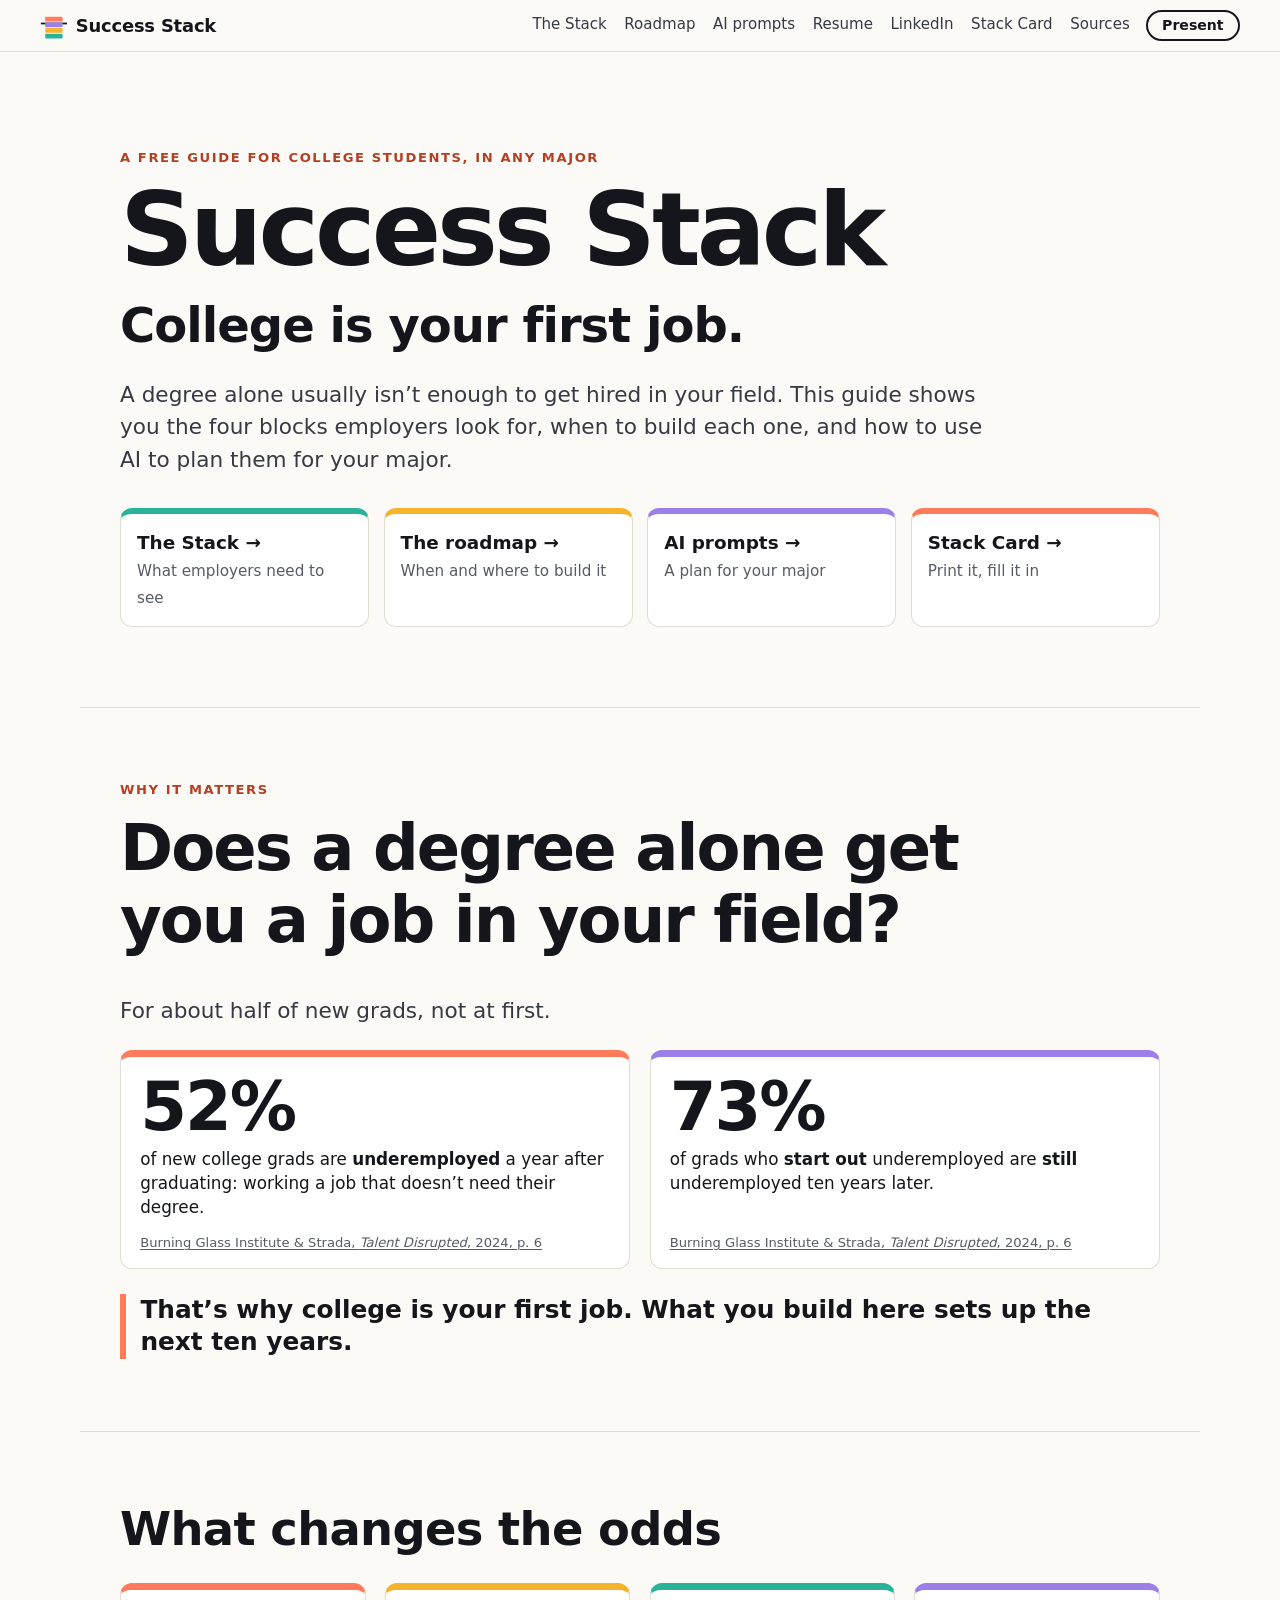
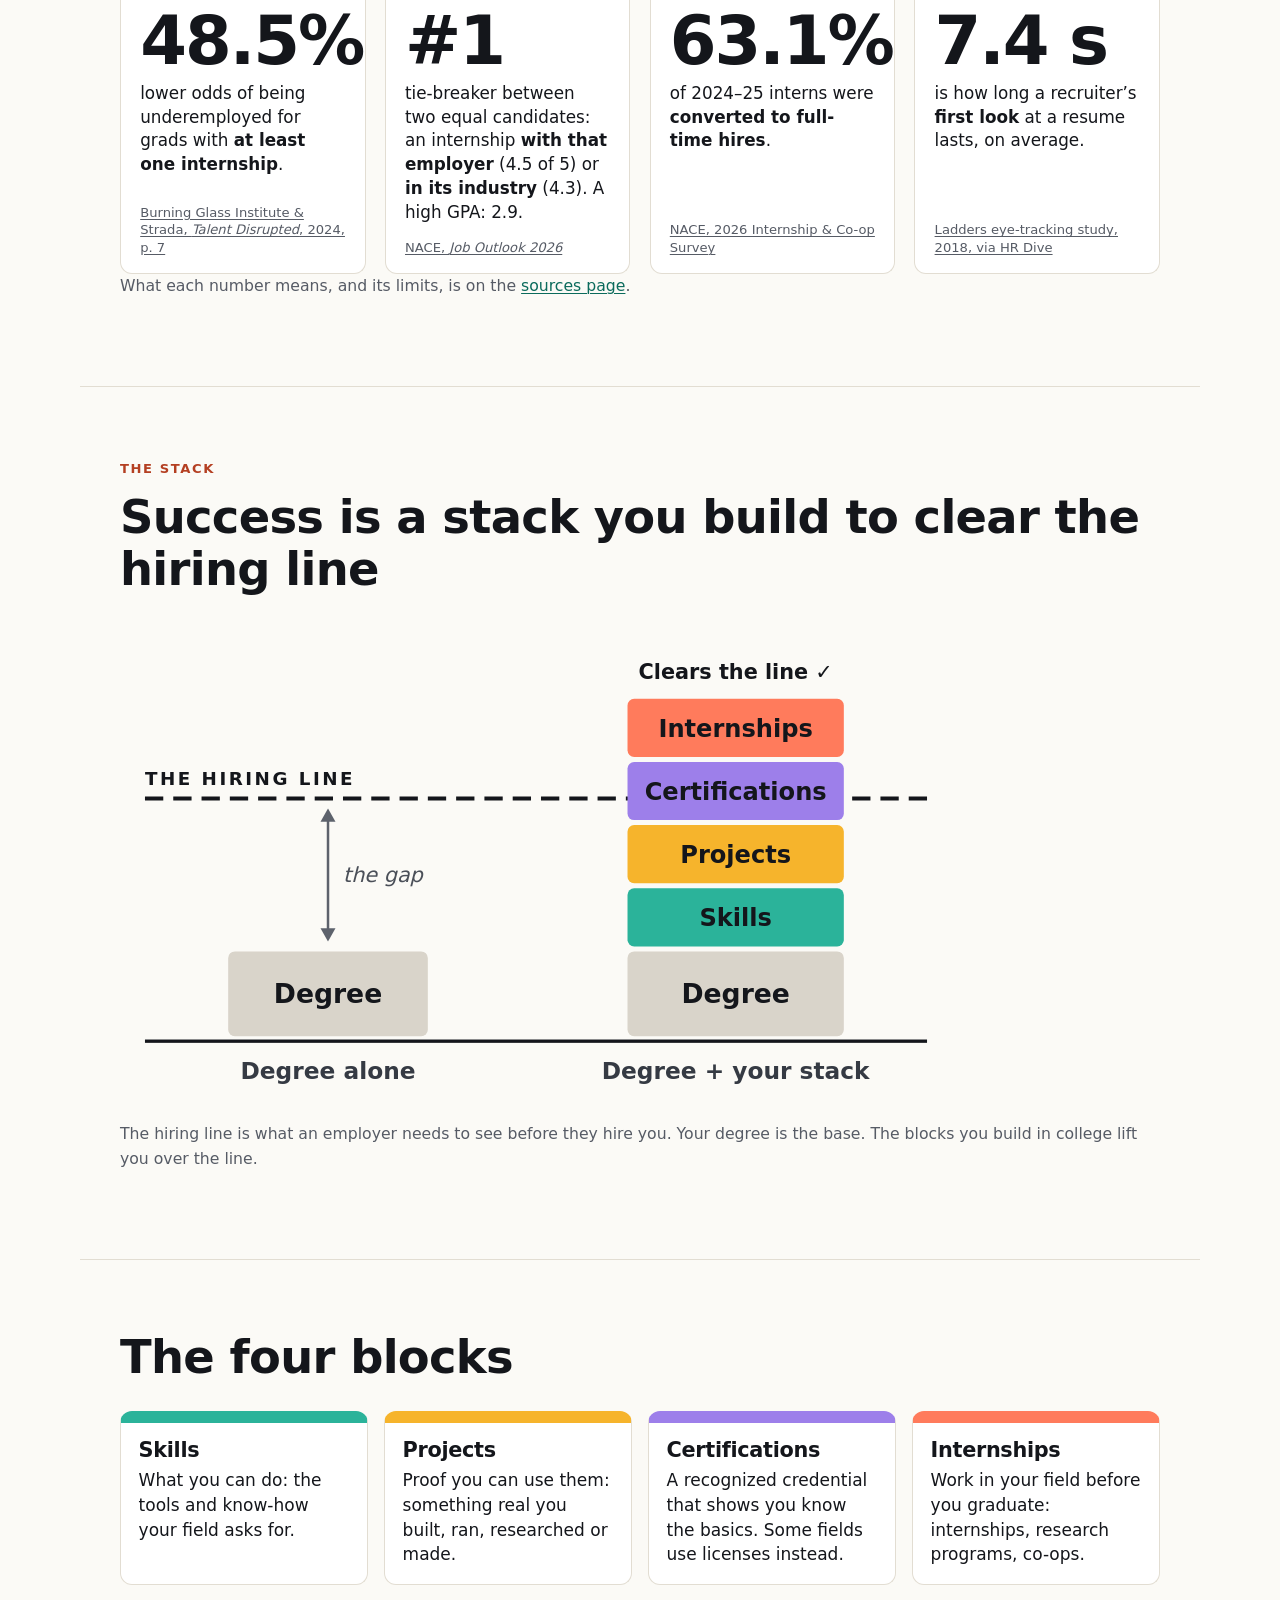
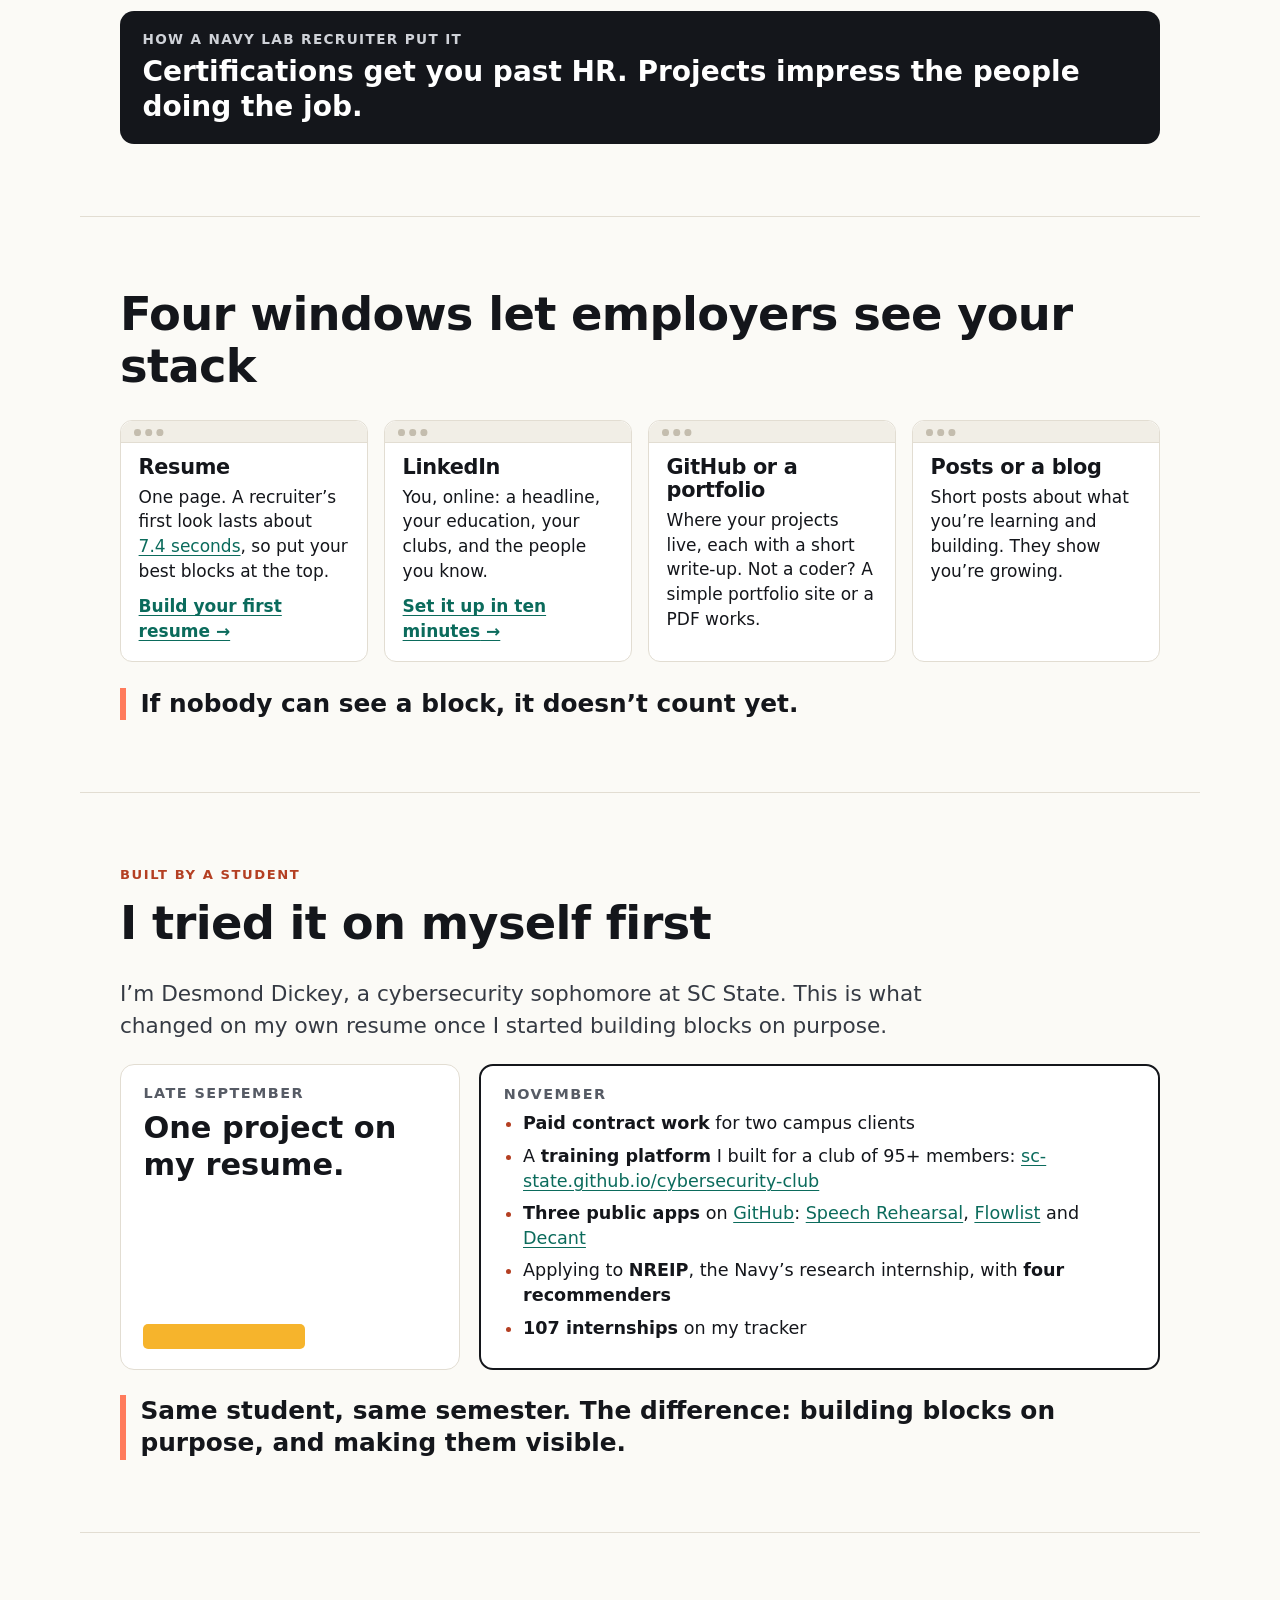
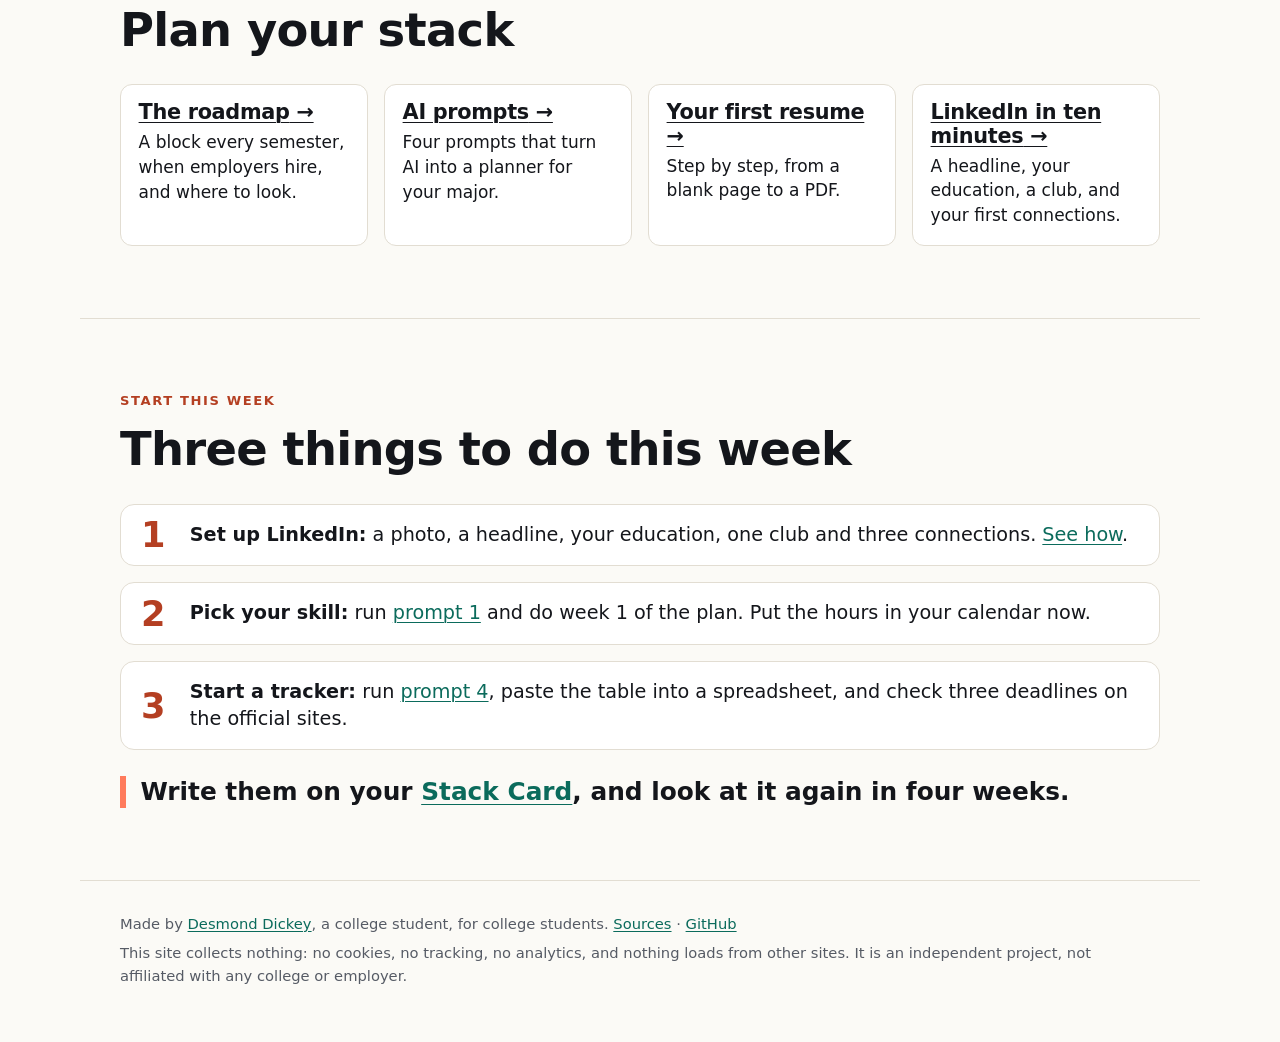
==== index.html @ c2ca8430 "Success Stack: first version of the guide A free guide for college students in any major, and the ma" ====
<!doctype html>
<html lang="en" class="no-js">
<head>
<meta charset="utf-8">
<meta name="viewport" content="width=device-width, initial-scale=1">
<meta http-equiv="Content-Security-Policy" content="default-src 'none'; script-src 'self'; style-src 'self'; img-src 'self'; base-uri 'none'; form-action 'none'; object-src 'none'">
<meta name="referrer" content="no-referrer">
<meta name="color-scheme" content="light">
<title>Success Stack: College is your first job</title>
<meta name="description" content="A free guide for college students in any major: the four blocks employers look for, when to build each one, and AI prompts that plan them for your major.">
<link rel="icon" href="img/favicon.svg" type="image/svg+xml">
<link rel="stylesheet" href="css/site.css" media="screen">
<link rel="stylesheet" href="css/print.css" media="print">
<script src="js/site.js" defer></script>
</head>
<body data-page="index">
<a class="skip" href="#main">Skip to the content</a>

<header class="site-head">
  <a class="wordmark" href="index.html" aria-label="Success Stack home">
    <svg class="glyph" viewBox="0 0 64 64" aria-hidden="true" focusable="false"><rect x="2" y="24.5" width="60" height="4" fill="#14161b"/><rect x="12" y="50" width="40" height="11" rx="2" fill="#2bb39a"/><rect x="12" y="37" width="40" height="11" rx="2" fill="#f6b42c"/><rect x="12" y="24" width="40" height="11" rx="2" fill="#9d7fea"/><rect x="12" y="11" width="40" height="11" rx="2" fill="#ff7b5c"/></svg>
    <span>Success Stack</span>
  </a>
  <nav class="site-nav" aria-label="Main">
    <a href="#stack">The Stack</a>
    <a href="roadmap.html">Roadmap</a>
    <a href="prompts.html">AI prompts</a>
    <a href="resume.html">Resume</a>
    <a href="linkedin.html">LinkedIn</a>
    <a href="card.html">Stack Card</a>
    <a href="sources.html">Sources</a>
  </nav>
  <button type="button" class="present-btn" id="present-btn" aria-pressed="false" title="Show this guide on a projector, one section at a time">Present</button>
</header>

<main id="main">

<section class="section hero" id="top" aria-labelledby="title">
  <p class="kicker">A free guide for college students, in any major</p>
  <h1 id="title" class="title">Success Stack</h1>
  <p class="hero-line">College is your first job.</p>
  <p class="lead">A degree alone usually isn&rsquo;t enough to get hired in your field. This guide shows you the four blocks employers look for, when to build each one, and how to use AI to plan them for your major.</p>
  <ul class="get">
    <li><a href="#stack"><b>The Stack</b><span>What employers need to see</span></a></li>
    <li><a href="roadmap.html"><b>The roadmap</b><span>When and where to build it</span></a></li>
    <li><a href="prompts.html"><b>AI prompts</b><span>A plan for your major</span></a></li>
    <li><a href="card.html"><b>Stack Card</b><span>Print it, fill it in</span></a></li>
  </ul>
</section>

<section class="section" id="why" aria-labelledby="why-h">
  <p class="kicker">Why it matters</p>
  <h2 id="why-h" class="question">Does a degree alone get you a job in your field?</h2>
  <p class="lead">For about half of new grads, not at first.</p>
  <div class="stats stats-2">
    <article class="stat">
      <p class="stat-num">52%</p>
      <p class="stat-text">of new college grads are <strong>underemployed</strong> a year after graduating: working a job that doesn&rsquo;t need their degree.</p>
      <p class="stat-src"><a href="https://cdn.prod.website-files.com/693f37195f5b90aff2c22f0a/6abfb51cf63d75fcfc049edb_Talent%20Disrupted%20-%20March%202024.pdf#page=6">Burning Glass Institute &amp; Strada, <cite>Talent Disrupted</cite>, 2024, p.&nbsp;6</a></p>
    </article>
    <article class="stat">
      <p class="stat-num">73%</p>
      <p class="stat-text">of grads who <strong>start out</strong> underemployed are <strong>still</strong> underemployed ten years later.</p>
      <p class="stat-src"><a href="https://cdn.prod.website-files.com/693f37195f5b90aff2c22f0a/6abfb51cf63d75fcfc049edb_Talent%20Disrupted%20-%20March%202024.pdf#page=6">Burning Glass Institute &amp; Strada, <cite>Talent Disrupted</cite>, 2024, p.&nbsp;6</a></p>
    </article>
  </div>
  <p class="punch">That&rsquo;s why college is your first job. What you build here sets up the next ten years.</p>
</section>

<section class="section" id="odds" aria-labelledby="odds-h">
  <h2 id="odds-h">What changes the odds</h2>
  <div class="stats stats-4">
    <article class="stat">
      <p class="stat-num">48.5%</p>
      <p class="stat-text">lower odds of being underemployed for grads with <strong>at least one internship</strong>.</p>
      <p class="stat-src"><a href="https://cdn.prod.website-files.com/693f37195f5b90aff2c22f0a/6abfb51cf63d75fcfc049edb_Talent%20Disrupted%20-%20March%202024.pdf#page=7">Burning Glass Institute &amp; Strada, <cite>Talent Disrupted</cite>, 2024, p.&nbsp;7</a></p>
    </article>
    <article class="stat">
      <p class="stat-num">#1</p>
      <p class="stat-text">tie-breaker between two equal candidates: an internship <strong>with that employer</strong> (4.5 of&nbsp;5) or <strong>in its industry</strong> (4.3). A high GPA: 2.9.</p>
      <p class="stat-src"><a href="https://naceweb.org/talent-acquisition/candidate-selection/internship-experience-often-the-deciding-factor-between-equal-candidates">NACE, <cite>Job Outlook 2026</cite></a></p>
    </article>
    <article class="stat">
      <p class="stat-num">63.1%</p>
      <p class="stat-text">of 2024&ndash;25 interns were <strong>converted to full-time hires</strong>.</p>
      <p class="stat-src"><a href="https://naceweb.org/talent-acquisition/internships/intern-conversion-rate-hits-highest-mark-in-five-years">NACE, 2026 Internship &amp; Co-op Survey</a></p>
    </article>
    <article class="stat">
      <p class="stat-num">7.4&nbsp;s</p>
      <p class="stat-text">is how long a recruiter&rsquo;s <strong>first look</strong> at a resume lasts, on average.</p>
      <p class="stat-src"><a href="https://www.hrdive.com/news/recruiters-spend-74-seconds-looking-at-your-resume/541582/">Ladders eye-tracking study, 2018, via HR&nbsp;Dive</a></p>
    </article>
  </div>
  <p class="note">What each number means, and its limits, is on the <a href="sources.html">sources page</a>.</p>
</section>

<section class="section" id="stack" aria-labelledby="stack-h">
  <p class="kicker">The Stack</p>
  <h2 id="stack-h">Success is a stack you build to clear the hiring line</h2>
  <figure class="stack-figure">
    <img src="img/stack.svg" width="1000" height="580" alt="On the left, a degree alone sits below a dashed hiring line, leaving a gap. On the right, the same degree with four blocks on top, skills, projects, certifications and internships, rises past the line.">
  </figure>
  <p class="note">The hiring line is what an employer needs to see before they hire you. Your degree is the base. The blocks you build in college lift you over the line.</p>
</section>

<section class="section" id="blocks" aria-labelledby="blocks-h">
  <h2 id="blocks-h">The four blocks</h2>
  <ol class="tiles blocks">
    <li class="tile b-skills"><h3>Skills</h3><p>What you can do: the tools and know-how your field asks for.</p></li>
    <li class="tile b-projects"><h3>Projects</h3><p>Proof you can use them: something real you built, ran, researched or made.</p></li>
    <li class="tile b-certs"><h3>Certifications</h3><p>A recognized credential that shows you know the basics. Some fields use licenses instead.</p></li>
    <li class="tile b-intern"><h3>Internships</h3><p>Work in your field before you graduate: internships, research programs, co-ops.</p></li>
  </ol>
  <div class="recruiter">
    <p class="recruiter-who">How a Navy lab recruiter put it</p>
    <p class="recruiter-said">Certifications get you past HR. Projects impress the people doing the job.</p>
  </div>
</section>

<section class="section" id="windows" aria-labelledby="windows-h">
  <h2 id="windows-h">Four windows let employers see your stack</h2>
  <ol class="tiles windows">
    <li class="tile window"><h3>Resume</h3><p>One page. A recruiter&rsquo;s first look lasts about <a href="https://www.hrdive.com/news/recruiters-spend-74-seconds-looking-at-your-resume/541582/">7.4&nbsp;seconds</a>, so put your best blocks at the top.</p><p class="more"><a href="resume.html">Build your first resume</a></p></li>
    <li class="tile window"><h3>LinkedIn</h3><p>You, online: a headline, your education, your clubs, and the people you know.</p><p class="more"><a href="linkedin.html">Set it up in ten minutes</a></p></li>
    <li class="tile window"><h3>GitHub or a portfolio</h3><p>Where your projects live, each with a short write-up. Not a coder? A simple portfolio site or a PDF works.</p></li>
    <li class="tile window"><h3>Posts or a blog</h3><p>Short posts about what you&rsquo;re learning and building. They show you&rsquo;re growing.</p></li>
  </ol>
  <p class="punch">If nobody can see a block, it doesn&rsquo;t count yet.</p>
</section>

<section class="section" id="built-by" aria-labelledby="built-h">
  <p class="kicker">Built by a student</p>
  <h2 id="built-h">I tried it on myself first</h2>
  <p class="lead">I&rsquo;m Desmond Dickey, a cybersecurity sophomore at SC State. This is what changed on my own resume once I started building blocks on purpose.</p>
  <div class="proof">
    <div class="proof-col then">
      <h3>Late September</h3>
      <p class="proof-big">One project on my resume.</p>
      <div class="mini-stack" aria-hidden="true"><span class="mb b-projects"></span></div>
    </div>
    <div class="proof-col now">
      <h3>November</h3>
      <ul class="proof-list">
        <li><strong>Paid contract work</strong> for two campus clients</li>
        <li>A <strong>training platform</strong> I built for a club of 95+ members: <a href="https://sc-state.github.io/cybersecurity-club/">sc-state.github.io/cybersecurity-club</a></li>
        <li><strong>Three public apps</strong> on <a href="https://github.com/dezdickey">GitHub</a>: <a href="https://github.com/dezdickey/speech-rehearsal">Speech Rehearsal</a>, <a href="https://github.com/dezdickey/Flowlist">Flowlist</a> and <a href="https://github.com/dezdickey/Decant">Decant</a></li>
        <li>Applying to <strong>NREIP</strong>, the Navy&rsquo;s research internship, with <strong>four recommenders</strong></li>
        <li><strong>107 internships</strong> on my tracker</li>
      </ul>
    </div>
  </div>
  <p class="punch">Same student, same semester. The difference: building blocks on purpose, and making them visible.</p>
</section>

<section class="section" id="plan" aria-labelledby="plan-h">
  <h2 id="plan-h">Plan your stack</h2>
  <ul class="tiles guides">
    <li class="tile"><h3><a href="roadmap.html">The roadmap</a></h3><p>A block every semester, when employers hire, and where to look.</p></li>
    <li class="tile"><h3><a href="prompts.html">AI prompts</a></h3><p>Four prompts that turn AI into a planner for your major.</p></li>
    <li class="tile"><h3><a href="resume.html">Your first resume</a></h3><p>Step by step, from a blank page to a PDF.</p></li>
    <li class="tile"><h3><a href="linkedin.html">LinkedIn in ten minutes</a></h3><p>A headline, your education, a club, and your first connections.</p></li>
  </ul>
</section>

<section class="section" id="start" aria-labelledby="start-h">
  <p class="kicker">Start this week</p>
  <h2 id="start-h">Three things to do this week</h2>
  <ol class="commit">
    <li><strong>Set up LinkedIn:</strong> a photo, a headline, your education, one club and three connections. <a href="linkedin.html">See how</a>.</li>
    <li><strong>Pick your skill:</strong> run <a href="prompts.html#prompt-1">prompt&nbsp;1</a> and do week 1 of the plan. Put the hours in your calendar now.</li>
    <li><strong>Start a tracker:</strong> run <a href="prompts.html#prompt-4">prompt&nbsp;4</a>, paste the table into a spreadsheet, and check three deadlines on the official sites.</li>
  </ol>
  <p class="punch">Write them on your <a href="card.html">Stack Card</a>, and look at it again in four weeks.</p>
</section>

<section class="section present-only qr-screen" id="keep" aria-label="Keep the guide">
  <h2>Keep the guide</h2>
  <div class="qr-pair">
    <figure class="qr-card">
      <img src="img/qr-site.svg" width="300" height="300" alt="QR code that opens this guide, dezdickey.github.io/success-stack">
      <figcaption><b>Success Stack</b>dezdickey.github.io/success-stack</figcaption>
    </figure>
    <figure class="qr-card">
      <img src="img/qr-linkedin.svg" width="300" height="300" alt="QR code that opens Desmond Dickey's LinkedIn profile, linkedin.com/in/desmond-dickey">
      <figcaption><b>Connect with me</b>linkedin.com/in/desmond-dickey</figcaption>
    </figure>
  </div>
</section>

</main>

<footer class="site-foot">
  <p>Made by <a href="https://www.linkedin.com/in/desmond-dickey">Desmond Dickey</a>, a college student, for college students. <a href="sources.html">Sources</a> &middot; <a href="https://github.com/dezdickey">GitHub</a></p>
  <p>This site collects nothing: no cookies, no tracking, no analytics, and nothing loads from other sites. It is an independent project, not affiliated with any college or employer.</p>
</footer>

<div class="deck-ui" id="deck-ui">
  <span class="deck-count" id="deck-count"></span>
  <button type="button" class="deck-exit" id="deck-exit">Exit</button>
</div>
<div class="deck-hint" id="deck-hint" hidden>&rarr; or PageDown: next &middot; &larr;: back &middot; B: blank &middot; F11: full screen &middot; Esc: exit</div>
<div class="blackout" id="blackout" hidden></div>
</body>
</html>
---- css/site.css ----
/*
 * Success Stack: screen styles (print styles are in print.css).
 * System fonts only, so nothing loads from another site.
 * Every page is an ordinary web page. html.present is a thin layer on top
 * for presenting: bigger type, one section per screen (see the end).
 */

:root {
  --ink: #14161b;
  --ink-2: #353a43;
  --muted: #565b65;
  --paper: #fbfaf6;
  --white: #ffffff;
  --rule: #e2ddd2;
  --link: #0b6b5c;
  --focus: #6d4fd6;
  --skills: #2bb39a;
  --skills-t: #e1f4ee;
  --projects: #f6b42c;
  --projects-t: #fdefcf;
  --certs: #9d7fea;
  --certs-t: #eee9fc;
  --intern: #ff7b5c;
  --intern-t: #ffe8e0;
  --intern-dark: #b43f22;
  --degree: #d9d4ca;
  --font: "Segoe UI Variable Text", "Segoe UI", system-ui, -apple-system, BlinkMacSystemFont, "Helvetica Neue", Roboto, Arial, sans-serif;
  --font-display: "Segoe UI Variable Display", "Segoe UI", system-ui, -apple-system, BlinkMacSystemFont, "Helvetica Neue", Roboto, Arial, sans-serif;
  --wrap: 70rem;
  --gutter: clamp(1.1rem, 4vw, 2.5rem);
  color-scheme: light;
}

*, *::before, *::after { box-sizing: border-box; }
[hidden] { display: none !important; }

html {
  -webkit-text-size-adjust: 100%;
  text-size-adjust: 100%;
  scroll-behavior: smooth;
  scroll-padding-top: 4.5rem;
}
@media (prefers-reduced-motion: reduce) {
  html { scroll-behavior: auto; }
}

body {
  margin: 0;
  background: var(--paper);
  color: var(--ink);
  font-family: var(--font);
  font-size: 1.0625rem;
  line-height: 1.55;
}

img, svg { max-width: 100%; }
a { color: var(--link); text-decoration-thickness: 1px; text-underline-offset: 0.15em; }
a:hover { text-decoration-thickness: 2px; }
:focus-visible { outline: 3px solid var(--focus); outline-offset: 3px; border-radius: 3px; }

h1, h2, h3, h4 { font-family: var(--font-display); line-height: 1.12; margin: 0 0 0.6em; letter-spacing: -0.015em; }
h1 { font-size: clamp(2.2rem, 5.6vw, 3.6rem); font-weight: 900; letter-spacing: -0.03em; }
h2 { font-size: clamp(1.8rem, 4.2vw, 2.9rem); font-weight: 800; }
h3 { font-size: 1.3rem; font-weight: 800; }
p { margin: 0 0 1em; }
cite { font-style: italic; }

.skip {
  position: absolute; left: 1rem; top: -5rem; z-index: 100;
  background: var(--ink); color: #fff; padding: 0.6rem 1rem; border-radius: 0 0 8px 8px;
}
.skip:focus { top: 0; }
.visually-hidden {
  position: absolute !important; width: 1px; height: 1px; overflow: hidden;
  clip: rect(0 0 0 0); clip-path: inset(50%); white-space: nowrap;
}
.copy-buffer { position: fixed; top: 0; left: -9999px; opacity: 0; }
.present-only { display: none !important; }

/* ---------- Header ---------- */

.site-head {
  position: sticky; top: 0; z-index: 20;
  display: flex; align-items: center; gap: 1rem;
  padding: 0.55rem var(--gutter);
  background: rgba(251, 250, 246, 0.96);
  border-bottom: 1px solid var(--rule);
}
.wordmark {
  display: inline-flex; align-items: center; gap: 0.5rem;
  color: var(--ink); text-decoration: none;
  font-family: var(--font-display); font-weight: 800; font-size: 1.12rem; letter-spacing: -0.01em;
  white-space: nowrap;
}
.glyph { width: 1.55em; height: 1.55em; flex: none; }
.site-nav { display: flex; flex-wrap: wrap; gap: 0.15rem 1.1rem; margin-left: auto; font-size: 0.94rem; }
.site-nav a { color: var(--ink-2); text-decoration: none; padding: 0.25rem 0; border-bottom: 2px solid transparent; }
.site-nav a:hover { color: var(--ink); border-bottom-color: var(--ink); }
.site-nav a[aria-current="page"] { color: var(--ink); font-weight: 700; border-bottom-color: var(--intern); }

.btn, .present-btn, .copy-btn {
  font: inherit; font-weight: 700; line-height: 1.2; cursor: pointer;
  border: 2px solid var(--ink); border-radius: 999px;
  background: var(--ink); color: #fff; padding: 0.5rem 1.15rem;
}
.btn:hover, .copy-btn:hover { background: #2c3039; border-color: #2c3039; }
.present-btn { background: transparent; color: var(--ink); font-size: 0.88rem; padding: 0.3rem 0.9rem; }
.present-btn:hover { background: var(--ink); color: #fff; }
.copy-btn { font-size: 1rem; min-height: 2.75rem; min-width: 10.5rem; }
.copy-btn.copied { background: var(--skills); border-color: var(--skills); color: var(--ink); }
.no-js .copy-btn, .no-js .present-btn, .no-js #print-btn { display: none; }

@media (max-width: 1000px) {
  .site-head { position: static; flex-wrap: wrap; }
  html { scroll-padding-top: 0; }
  .present-btn { margin-left: auto; }
  .site-nav {
    order: 3; width: 100%; margin: 0;
    flex-wrap: nowrap; overflow-x: auto; gap: 1.2rem; padding-bottom: 0.2rem;
    scrollbar-width: thin;
  }
  .site-nav a { white-space: nowrap; }
}
@media (max-width: 760px) {
  .present-btn { display: none; }
}

/* ---------- Sections ---------- */

.section {
  max-width: var(--wrap); margin: 0 auto;
  padding: clamp(2.6rem, 6vw, 4.5rem) var(--gutter);
  border-top: 1px solid var(--rule);
}
main > .section:first-child { border-top: 0; }
.page-intro { padding-bottom: clamp(1rem, 3vw, 2rem); }
.page-intro + .section { border-top: 0; }

.kicker {
  display: block; font-size: 0.82rem; font-weight: 800; letter-spacing: 0.12em; text-transform: uppercase;
  color: var(--intern-dark); margin: 0 0 0.8rem;
}
.lead { font-size: clamp(1.12rem, 2vw, 1.35rem); line-height: 1.5; color: var(--ink-2); max-width: 40em; }
.note { color: var(--muted); font-size: 0.98rem; }
.punch {
  font-size: clamp(1.2rem, 2.3vw, 1.55rem); font-weight: 700; line-height: 1.3;
  margin: 1.6rem 0 0; padding-left: 0.9rem; border-left: 6px solid var(--intern);
}

/* Home: the opening */
.hero { padding-top: clamp(3rem, 8vw, 6rem); padding-bottom: clamp(3rem, 7vw, 5rem); }
.title { font-size: clamp(3rem, 9.5vw, 6.4rem); font-weight: 900; letter-spacing: -0.04em; line-height: 0.95; margin: 0 0 0.2em; }
.hero-line {
  font-family: var(--font-display); font-size: clamp(1.7rem, 4.2vw, 3rem); font-weight: 800;
  line-height: 1.12; letter-spacing: -0.02em; margin: 0 0 0.55em;
}
.get { list-style: none; margin: 2rem 0 0; padding: 0; display: grid; grid-template-columns: repeat(4, minmax(0, 1fr)); gap: 0.9rem; }
.get a {
  display: block; height: 100%; padding: 0.9rem 1rem 1rem; color: var(--ink); text-decoration: none;
  background: var(--white); border: 1px solid var(--rule); border-top: 6px solid var(--ink); border-radius: 12px;
}
.get li:nth-child(1) a { border-top-color: var(--skills); }
.get li:nth-child(2) a { border-top-color: var(--projects); }
.get li:nth-child(3) a { border-top-color: var(--certs); }
.get li:nth-child(4) a { border-top-color: var(--intern); }
.get a:hover { border-color: var(--ink); }
.get b { display: block; font-family: var(--font-display); font-size: 1.15rem; }
.get span { color: var(--muted); font-size: 0.95rem; }
.get b::after { content: " \2192"; }
@media (max-width: 900px) { .get { grid-template-columns: repeat(2, minmax(0, 1fr)); } }
@media (max-width: 460px) { .get { grid-template-columns: 1fr; } }

.question { font-size: clamp(2.1rem, 5.4vw, 4rem); font-weight: 900; letter-spacing: -0.03em; max-width: 19ch; }

/* Numbers */
.stats { display: grid; gap: 1.2rem; margin: 1.4rem 0 0; }
.stats-2 { grid-template-columns: repeat(2, minmax(0, 1fr)); }
.stats-4 { grid-template-columns: repeat(4, minmax(0, 1fr)); }
.stat {
  display: flex; flex-direction: column; margin: 0;
  background: var(--white); border: 1px solid var(--rule); border-top: 7px solid var(--ink);
  border-radius: 12px; padding: 1.1rem 1.2rem 1rem;
}
.stats-2 .stat:nth-child(1) { border-top-color: var(--intern); }
.stats-2 .stat:nth-child(2) { border-top-color: var(--certs); }
.stats-4 .stat:nth-child(1) { border-top-color: var(--intern); }
.stats-4 .stat:nth-child(2) { border-top-color: var(--projects); }
.stats-4 .stat:nth-child(3) { border-top-color: var(--skills); }
.stats-4 .stat:nth-child(4) { border-top-color: var(--certs); }
.stat-num {
  font-family: var(--font-display); font-size: clamp(2.6rem, 5.4vw, 4.2rem); font-weight: 900;
  line-height: 1; letter-spacing: -0.03em; margin: 0 0 0.4rem; font-variant-numeric: tabular-nums;
}
.stat-text { font-size: 1.05rem; line-height: 1.42; margin: 0 0 0.9rem; flex: 1; }
.stat-src { font-size: 0.82rem; line-height: 1.35; color: var(--muted); margin: 0; }
.stat-src a { color: var(--muted); }
@media (max-width: 1000px) { .stats-4 { grid-template-columns: repeat(2, minmax(0, 1fr)); } }
@media (max-width: 620px) { .stats-2, .stats-4 { grid-template-columns: 1fr; } }

/* The stack picture */
.stack-figure { margin: 1.2rem 0 1rem; }
.stack-figure img { display: block; width: 100%; max-width: 52rem; height: auto; }

/* Tiles: blocks, windows, guides */
.tiles {
  list-style: none; margin: 1.4rem 0 0; padding: 0;
  display: grid; grid-template-columns: repeat(4, minmax(0, 1fr)); gap: 1rem;
}
.tile { display: flex; flex-direction: column; background: var(--white); border: 1px solid var(--rule); border-radius: 12px; padding: 1rem 1.1rem 1.1rem; }
.tile h3 { font-size: 1.3rem; margin: 0 0 0.35rem; }
.tile p { margin: 0; line-height: 1.45; }
.tile .more { margin-top: auto; padding-top: 0.7rem; font-weight: 700; }
.tile .more a::after { content: " \2192"; }
.blocks .tile { border-top: 12px solid var(--degree); }
.blocks .b-skills { border-top-color: var(--skills); }
.blocks .b-projects { border-top-color: var(--projects); }
.blocks .b-certs { border-top-color: var(--certs); }
.blocks .b-intern { border-top-color: var(--intern); }
.window { position: relative; padding-top: 2.15rem; }
.window::before {
  content: ""; position: absolute; left: 0; right: 0; top: 0; height: 1.35rem;
  background: #f1eee6; border-bottom: 1px solid var(--rule); border-radius: 12px 12px 0 0;
}
.window::after {
  content: ""; position: absolute; top: 0.47rem; left: 0.8rem; width: 0.42rem; height: 0.42rem;
  border-radius: 50%; background: #c4bdae; box-shadow: 0.7rem 0 0 #c4bdae, 1.4rem 0 0 #c4bdae;
}
.guides h3 a { color: var(--ink); }
.guides h3 a::after { content: " \2192"; }
@media (max-width: 1000px) { .tiles { grid-template-columns: repeat(2, minmax(0, 1fr)); } }
@media (max-width: 560px) { .tiles { grid-template-columns: 1fr; } }

.recruiter { margin-top: 1.6rem; background: var(--ink); color: #fff; border-radius: 14px; padding: 1.1rem 1.4rem 1.2rem; }
.recruiter-who { font-size: 0.85rem; font-weight: 700; letter-spacing: 0.1em; text-transform: uppercase; color: #cfd2d8; margin: 0 0 0.3rem; }
.recruiter-said { font-family: var(--font-display); font-size: clamp(1.25rem, 2.4vw, 1.75rem); font-weight: 800; line-height: 1.25; margin: 0; }

/* Built by */
.proof { display: grid; grid-template-columns: minmax(0, 1fr) minmax(0, 2fr); gap: 1.2rem; margin-top: 1.2rem; }
.proof-col { background: var(--white); border: 1px solid var(--rule); border-radius: 14px; padding: 1.2rem 1.4rem; }
.proof-col h3 { font-size: 0.9rem; letter-spacing: 0.1em; text-transform: uppercase; color: var(--muted); margin: 0 0 0.6rem; }
.then { display: flex; flex-direction: column; }
.proof-big { font-family: var(--font-display); font-size: clamp(1.4rem, 2.6vw, 1.9rem); font-weight: 800; line-height: 1.2; }
.mini-stack { margin-top: auto; display: flex; flex-direction: column-reverse; gap: 4px; }
.mb { display: block; height: 1.6rem; width: 55%; border-radius: 5px; }
.mini-stack .b-projects { background: var(--projects); }
.now { border: 2px solid var(--ink); }
.proof-list { margin: 0; padding-left: 1.2rem; font-size: 1.1rem; }
.proof-list li { margin: 0 0 0.5rem; line-height: 1.4; }
.proof-list li::marker { color: var(--intern-dark); }
@media (max-width: 760px) { .proof { grid-template-columns: 1fr; } }

/* Roadmap */
.years {
  list-style: none; margin: 1.2rem 0 0; padding: 0;
  display: grid; grid-template-columns: repeat(4, minmax(0, 1fr)); gap: 1rem;
}
.year { background: var(--white); border: 1px solid var(--rule); border-top: 9px solid var(--degree); border-radius: 12px; padding: 0.9rem 1.1rem 1rem; }
.year:nth-child(1) { border-top-color: var(--skills); }
.year:nth-child(2) { border-top-color: var(--projects); }
.year:nth-child(3) { border-top-color: var(--certs); }
.year:nth-child(4) { border-top-color: var(--intern); }
.year h3 { font-size: 1.3rem; margin: 0 0 0.5rem; }
.year ul { list-style: none; margin: 0; padding: 0; }
.year li { margin: 0 0 0.5rem; font-size: 0.98rem; line-height: 1.4; }
@media (max-width: 1000px) { .years { grid-template-columns: repeat(2, minmax(0, 1fr)); } }
@media (max-width: 560px) { .years { grid-template-columns: 1fr; } }

.calendar {
  list-style: none; margin: 1.2rem 0 0; padding: 0;
  display: grid; grid-template-columns: repeat(4, minmax(0, 1fr));
  background: var(--white); border: 1px solid var(--rule); border-radius: 12px; overflow: hidden;
}
.calendar li { padding: 1rem 1.15rem 1.1rem; border-left: 1px solid var(--rule); }
.calendar li:first-child { border-left: 0; background: var(--intern-t); }
.calendar p { margin: 0; line-height: 1.42; }
.calendar .months { font-family: var(--font-display); font-size: 1.55rem; font-weight: 900; margin: 0 0 0.35rem; }
@media (max-width: 860px) {
  .calendar { grid-template-columns: repeat(2, minmax(0, 1fr)); }
  .calendar li:nth-child(3) { border-left: 0; }
  .calendar li:nth-child(n+3) { border-top: 1px solid var(--rule); }
}
@media (max-width: 520px) {
  .calendar { grid-template-columns: 1fr; }
  .calendar li { border-left: 0; }
  .calendar li + li { border-top: 1px solid var(--rule); }
}

.where { margin: 1.1rem 0 0; padding-left: 1.2rem; font-size: 1.1rem; columns: 2; column-gap: 2.5rem; }
.where li { margin: 0 0 0.7rem; line-height: 1.42; break-inside: avoid; }
@media (max-width: 760px) { .where { columns: 1; } }

/* AI prompts */
.rules { list-style: none; counter-reset: rule; margin: 1.2rem 0 0; padding: 0; display: grid; gap: 0.8rem; }
.rules li {
  counter-increment: rule; position: relative;
  background: var(--white); border: 2px solid var(--ink); border-radius: 12px;
  padding: 0.9rem 1.1rem 0.9rem 3.7rem; font-size: 1.15rem; line-height: 1.4;
}
.rules li::before {
  content: counter(rule); position: absolute; left: 1rem; top: 50%; transform: translateY(-50%);
  width: 1.9rem; height: 1.9rem; border-radius: 50%; background: var(--intern); color: var(--ink);
  font-weight: 900; display: grid; place-items: center;
}

.fill { display: grid; grid-template-columns: 2fr 1.1fr 1fr 2fr; gap: 1rem; align-items: end; margin: 1.2rem 0 0.9rem; }
.field { display: flex; flex-direction: column; gap: 0.35rem; font-weight: 700; font-size: 0.95rem; }
.optional { font-weight: 400; color: var(--muted); }
.field input, .field select {
  font: inherit; font-weight: 600; font-size: 1.15rem; color: var(--ink);
  width: 100%; min-height: 2.9rem; padding: 0.5rem 0.75rem;
  background: var(--white); border: 2px solid var(--ink); border-radius: 10px;
}
.field input::placeholder { color: #767b84; font-weight: 400; }
@media (max-width: 860px) { .fill { grid-template-columns: 1fr 1fr; } }
@media (max-width: 480px) { .fill { grid-template-columns: 1fr; } }

.prompt-head { display: flex; flex-wrap: wrap; align-items: center; justify-content: space-between; gap: 0.8rem 1rem; margin-bottom: 0.9rem; }
.prompt-head h2 { margin: 0; font-size: clamp(1.5rem, 3.2vw, 2.2rem); }
.prompt-label { margin: 0; font-weight: 800; }
.pn {
  display: inline-grid; place-items: center; width: 1.5em; height: 1.5em; margin-right: 0.3em;
  border-radius: 8px; background: var(--ink); color: #fff; font-size: 0.85em; vertical-align: 0.08em;
}
.prompt {
  margin: 0; font-family: var(--font); font-size: 1.05rem; line-height: 1.5; color: var(--ink);
  white-space: pre-wrap; overflow-wrap: anywhere; tab-size: 2;
  background: var(--white); border: 1px solid var(--rule); border-left: 7px solid var(--ink);
  border-radius: 12px; padding: 1.1rem 1.3rem;
}
#p1 { border-left-color: var(--skills); }
#p2 { border-left-color: var(--certs); }
#p3 { border-left-color: var(--projects); }
#p4 { border-left-color: var(--intern); }
.prompt-section .note { margin: 0.8rem 0 0; }
.ph { font-weight: 700; background: var(--projects-t); border-bottom: 2px solid var(--projects); border-radius: 3px; padding: 0 0.15em; }
.ph.filled { background: var(--skills-t); border-bottom-color: var(--skills); }

/* LinkedIn and other step lists */
.steps { list-style: none; counter-reset: step; margin: 1.1rem 0 0; padding: 0; display: grid; gap: 0.8rem; }
.steps li { counter-increment: step; position: relative; padding-left: 2.9rem; font-size: 1.1rem; line-height: 1.45; min-height: 2rem; }
.steps li::before {
  content: counter(step); position: absolute; left: 0; top: -0.05rem;
  width: 2rem; height: 2rem; border-radius: 50%; border: 2px solid var(--ink); background: var(--white);
  display: grid; place-items: center; font-weight: 800; font-size: 0.95rem;
}
.formula { display: inline-block; font-weight: 700; background: var(--white); border: 1px dashed var(--ink); border-radius: 8px; padding: 0.1rem 0.5rem; margin: 0.2rem 0; }
.eg { display: block; color: var(--muted); font-size: 0.95rem; }
.author-connect { margin: 1.6rem 0 0; padding-top: 1.2rem; border-top: 1px dashed var(--rule); }

/* QR codes: their own screens when presenting, and on the printed card */
.qr-card { margin: 0; display: flex; flex-direction: column; align-items: center; text-align: center; background: var(--white); border: 1px solid var(--rule); border-radius: 16px; padding: 1rem 1rem 0.8rem; }
.qr-card img { display: block; width: 13rem; height: 13rem; }
.qr-card figcaption { font-size: 0.9rem; color: var(--muted); margin-top: 0.4rem; }
.qr-card b { display: block; color: var(--ink); font-size: 1.1rem; }
.qr-pair { display: flex; flex-wrap: wrap; gap: 2rem; margin-top: 1rem; }

/* Start this week */
.commit { list-style: none; counter-reset: commit; margin: 1.2rem 0 0; padding: 0; display: grid; gap: 1rem; }
.commit li {
  counter-increment: commit; position: relative;
  background: var(--white); border: 1px solid var(--rule); border-radius: 14px;
  padding: 1.05rem 1.3rem 1.05rem 4.3rem; font-size: 1.2rem; line-height: 1.4;
}
.commit li::before {
  content: counter(commit); position: absolute; left: 1.25rem; top: 50%; transform: translateY(-50%);
  font-family: var(--font-display); font-size: 2.2rem; font-weight: 900; color: var(--intern-dark);
}

/* Resume guide */
.guide { counter-reset: guide; list-style: none; margin: 0; padding: 0; display: grid; gap: 1rem; max-width: 48rem; }
.guide > li {
  counter-increment: guide; position: relative;
  background: var(--white); border: 1px solid var(--rule); border-radius: 14px;
  padding: 1.1rem 1.3rem 1.1rem 4.2rem;
}
.guide > li::before {
  content: counter(guide); position: absolute; left: 1.2rem; top: 1rem;
  width: 2.1rem; height: 2.1rem; border-radius: 50%; background: var(--ink); color: #fff;
  display: grid; place-items: center; font-weight: 800;
}
.guide h2 { font-size: 1.3rem; margin: 0.2rem 0 0.4rem; }
.guide p:last-child, .guide ul:last-child { margin-bottom: 0; }
.guide ul { padding-left: 1.2rem; }
.guide .prompt-head { margin: 0.8rem 0 0.6rem; }
.compare { display: grid; gap: 0.4rem; }
.compare span { display: block; padding: 0.5rem 0.75rem; border-radius: 8px; }
.compare .weak { background: #f3f0e9; }
.compare .strong { background: var(--skills-t); }
@media (max-width: 520px) {
  .guide > li { padding: 3.6rem 1.1rem 1.1rem; }
  .guide > li::before { top: 1rem; }
}

/* Stack Card page: the two printed sides, shown as paper */
.card-actions { display: flex; flex-wrap: wrap; align-items: center; gap: 0.8rem 1rem; margin: 0; }
.card-actions .note { margin: 0; }
.sheets { display: grid; gap: 2rem; }
.sheet {
  max-width: 52rem; padding: clamp(1.1rem, 4vw, 2.2rem);
  background: var(--white); color: var(--ink);
  border: 1px solid #cfc9bd; border-radius: 6px; box-shadow: 0 10px 30px rgba(20, 22, 27, 0.08);
}
.pf-head { display: flex; flex-wrap: wrap; justify-content: space-between; align-items: flex-end; gap: 0.5rem 1.5rem; border-bottom: 3px solid var(--ink); padding-bottom: 0.5rem; }
.pf-mark { display: flex; align-items: center; gap: 0.5rem; margin: 0; font-family: var(--font-display); font-size: 1.8rem; font-weight: 900; letter-spacing: -0.02em; }
.pf-mark .glyph { width: 1.1em; height: 1.1em; }
.pf-tag { margin: 0; font-weight: 700; max-width: 26rem; }
.pf-stack { display: block; width: 100%; max-width: 40rem; height: auto; margin: 1rem auto; }
.pf-two { display: grid; grid-template-columns: 1fr 1fr; gap: 1.5rem; margin-bottom: 1rem; }
.pf-h { font-size: 0.85rem; font-weight: 800; letter-spacing: 0.12em; text-transform: uppercase; margin: 0 0 0.4rem; }
.pf-list { list-style: none; margin: 0; padding: 0; }
.pf-list li { padding: 0.2rem 0; border-bottom: 1px solid var(--rule); }
.pf-stats { list-style: none; margin: 0 0 1rem; padding: 0; display: grid; grid-template-columns: repeat(3, minmax(0, 1fr)); gap: 0.8rem 1.2rem; }
.pf-stats li { border-top: 4px solid var(--ink); padding-top: 0.4rem; font-size: 0.95rem; line-height: 1.35; }
.pf-stats b { display: block; font-family: var(--font-display); font-size: 1.7rem; font-weight: 900; line-height: 1.05; }
.pf-stats small { display: block; color: var(--muted); font-size: 0.78rem; margin-top: 0.2rem; }
.pf-rules { font-size: 0.92rem; border-top: 1px solid var(--rule); padding-top: 0.6rem; }
.pf-qr { display: grid; grid-template-columns: 1fr 1fr; gap: 1.5rem; border-top: 1px solid var(--rule); padding-top: 1rem; }
.pf-qr figure { margin: 0; display: flex; align-items: center; gap: 1rem; }
.pf-qr img { width: 7.5rem; height: 7.5rem; flex: none; }
.pf-qr figcaption { font-size: 0.9rem; line-height: 1.35; }
.pf-qr figcaption b { display: block; font-size: 1.1rem; }
.pf-qr figcaption span { display: block; font-weight: 700; margin-top: 0.2rem; overflow-wrap: anywhere; }
@media (max-width: 640px) {
  .pf-two, .pf-qr { grid-template-columns: 1fr; }
  .pf-stats { grid-template-columns: 1fr 1fr; }
}

.card-sheet { font-size: 1rem; }
.card-top { display: flex; justify-content: space-between; align-items: baseline; gap: 1em; border-bottom: 0.18em solid var(--ink); padding-bottom: 0.35em; margin-bottom: 1em; }
.card-title { font-family: var(--font-display); font-size: 2em; font-weight: 900; margin: 0; letter-spacing: -0.02em; }
.card-mark { font-weight: 800; color: var(--muted); margin: 0; }
.card-fields { display: grid; grid-template-columns: 1fr 1fr; gap: 0.2em 1.6em; margin-bottom: 0.9em; }
.card-fields p, .card-cols p, .card-week p { display: flex; align-items: flex-end; gap: 0.5em; margin: 0 0 0.75em; font-weight: 700; }
.wline { flex: 1; min-width: 3em; height: 1.3em; border-bottom: 0.09em solid var(--ink); }
.wline-short { flex: 0 0 9em; display: inline-block; }
.card-table { width: 100%; border-collapse: collapse; table-layout: fixed; margin: 0.3em 0 1.2em; }
.card-table caption { text-align: left; font-weight: 800; font-size: 1.1em; margin-bottom: 0.4em; }
.card-table th, .card-table td { border: 0.09em solid var(--ink); padding: 0.35em 0.6em; text-align: left; vertical-align: top; }
.card-table thead th { font-size: 0.85em; background: #f3f0e9; }
.card-table thead th:first-child { width: 24%; }
.card-table thead th:last-child { width: 16%; }
.card-table tbody tr { height: 4.3em; }
.card-table tbody th { font-size: 1em; border-left-width: 0.6em; }
.card-table .b-skills th { border-left-color: var(--skills); }
.card-table .b-projects th { border-left-color: var(--projects); }
.card-table .b-certs th { border-left-color: var(--certs); }
.card-table .b-intern th { border-left-color: var(--intern); }
.card-cols { display: grid; grid-template-columns: 1fr 1fr; gap: 1.6em; }
.card-h { font-size: 1.1em; margin: 0 0 0.6em; }
.checks { list-style: none; margin: 0; padding: 0; }
.checks li { position: relative; padding-left: 1.8em; margin: 0 0 0.6em; line-height: 1.35; }
.checks li::before { content: ""; position: absolute; left: 0; top: 0.1em; width: 1.05em; height: 1.05em; border: 0.12em solid var(--ink); border-radius: 0.2em; }
.card-week { margin-top: 0.5em; }
.card-foot { display: flex; flex-wrap: wrap; align-items: flex-end; gap: 0.4em; margin: 0.6em 0 0; font-weight: 600; }
@media (max-width: 640px) {
  .card-fields, .card-cols { grid-template-columns: 1fr; }
  .card-table thead th:first-child { width: 33%; }
  .card-table th, .card-table td { padding: 0.3em 0.35em; }
}

/* Sources */
.sources { padding-left: 1.3rem; margin: 0; max-width: 52rem; }
.sources > li { margin: 0 0 2rem; }
.sources > li::marker { font-weight: 800; }
.src-title { font-family: var(--font); font-size: 1.12rem; font-weight: 700; line-height: 1.4; letter-spacing: 0; margin: 0 0 0.35rem; }
.src-links { margin: 0 0 0.5rem; font-weight: 600; }
.sources ul { margin: 0; padding-left: 1.1rem; color: var(--ink-2); }
.sources ul li { margin: 0 0 0.4rem; }

/* Footer */
.site-foot { max-width: var(--wrap); margin: 0 auto; padding: 2rem var(--gutter) 3rem; border-top: 1px solid var(--rule); color: var(--muted); font-size: 0.92rem; }
.site-foot p { margin: 0 0 0.4rem; }

/* ---------- Presenting (html.present) ----------
   A thin layer for showing the guide on a projector. Type follows the
   smaller of the screen's width and height, so a section keeps its shape on
   a 16:9 or a 4:3 projector. Sections off the talk path are hidden. */

.deck-ui { display: none; }
.deck-hint {
  position: fixed; left: 50%; bottom: 2.6rem; transform: translateX(-50%); z-index: 60;
  background: var(--ink); color: #fff; padding: 0.5rem 1.1rem; border-radius: 999px;
  font-size: 0.6rem; white-space: nowrap;
}
.blackout { position: fixed; inset: 0; z-index: 200; background: #000; cursor: none; }
.deck-exit {
  font: inherit; font-size: 1em; color: inherit; cursor: pointer;
  background: transparent; border: 1px solid #cdc7ba; border-radius: 999px; padding: 0.1rem 0.6rem;
}

html.present { font-size: clamp(13px, min(1.85vw, 3.3vh), 46px); scroll-behavior: auto; scroll-padding-top: 0; }
html.present body { font-size: 1rem; line-height: 1.38; }
html.present .site-head,
html.present .site-foot,
html.present .skip,
html.present .off-path { display: none; }
html.present .present-only { display: flex !important; }
html.present main > .section {
  max-width: none; min-height: 100vh; margin: 0; border-top: 0;
  padding: 5vh max(6vw, calc((100% - 64rem) / 2));
  display: flex; flex-direction: column; justify-content: center;
}
html.present main > .qr-screen { align-items: center; text-align: center; }
html.present .qr-screen h2 { font-size: 2.6rem; margin-bottom: 0.5rem; }
html.present .qr-screen .qr-pair { justify-content: center; gap: 4vw; }
html.present .qr-screen .qr-card { padding: 1rem 1rem 0.8rem; }
html.present .qr-screen .qr-card img { width: 15rem; height: 15rem; }
html.present .qr-screen .qr-card figcaption { font-size: 0.8rem; }
html.present .qr-screen .qr-card b { font-size: 1.1rem; }
html.present .deck-ui {
  display: flex; align-items: center; gap: 0.6rem;
  position: fixed; right: 1rem; bottom: 0.8rem; z-index: 50;
  font-size: 0.5rem; color: #8a8f98;
}

html.present .kicker { font-size: 0.7rem; margin-bottom: 0.6rem; }
html.present h1 { font-size: 2.7rem; }
html.present h2 { font-size: 2.3rem; }
html.present .lead { font-size: 1.15rem; max-width: none; }
html.present .note { font-size: 0.8rem; margin-top: 0.9rem; }
html.present .punch { font-size: 1.15rem; margin-top: 1rem; }

html.present .title { font-size: 5.6rem; }
html.present .hero-line { font-size: 2.7rem; }
html.present .hero .lead { max-width: 34em; }
html.present .get { grid-template-columns: repeat(4, minmax(0, 1fr)); margin-top: 1.4rem; }
html.present .get b { font-size: 1rem; }
html.present .get span { font-size: 0.8rem; }

html.present .question { font-size: 2.6rem; max-width: 24ch; }
html.present #why .lead { margin-bottom: 0.3rem; }
html.present .stats { gap: 1rem; margin-top: 0.8rem; }
html.present .stats-2 { grid-template-columns: repeat(2, minmax(0, 1fr)); }
html.present .stats-4 { grid-template-columns: repeat(4, minmax(0, 1fr)); }
html.present .stat { padding: 0.85rem 1rem 0.8rem; }
html.present .stats-2 .stat-num { font-size: 3.4rem; }
html.present .stats-2 .stat-text { font-size: 1.05rem; }
html.present .stat-num { font-size: 3.2rem; }
html.present .stat-text { font-size: 0.95rem; line-height: 1.36; }
html.present .stat-src { font-size: 0.6rem; }

html.present .stack-figure { margin: 0.4rem 0 0.2rem; }
html.present .stack-figure img { width: auto; height: 47vh; max-width: 100%; margin: 0 auto; object-fit: contain; }
html.present #stack .note { margin-top: 0.4rem; }

html.present .tiles { grid-template-columns: repeat(4, minmax(0, 1fr)); gap: 0.9rem; margin-top: 0.8rem; }
html.present .tile h3 { font-size: 1.2rem; }
html.present .tile p { font-size: 0.92rem; line-height: 1.38; }
html.present .recruiter { margin-top: 1.2rem; }
html.present .recruiter-who { font-size: 0.65rem; }
html.present .recruiter-said { font-size: 1.5rem; }

html.present #built-by h2 { margin-bottom: 0.35em; }
html.present #built-by .lead { font-size: 1rem; margin-bottom: 0.6rem; }
html.present #built-by .punch { margin-top: 0.7rem; }
html.present .proof { grid-template-columns: minmax(0, 1fr) minmax(0, 2.4fr); margin-top: 0.7rem; }
html.present .proof-col { padding: 0.85rem 1.1rem; }
html.present .proof-col h3 { font-size: 0.7rem; }
html.present .proof-big { font-size: 1.35rem; }
html.present .proof-list { font-size: 0.9rem; }
html.present .proof-list li { margin-bottom: 0.3rem; }

html.present .years { grid-template-columns: repeat(4, minmax(0, 1fr)); gap: 0.9rem; margin-top: 0.8rem; }
html.present .year h3 { font-size: 1.2rem; }
html.present .year li { font-size: 0.9rem; line-height: 1.34; }
html.present .calendar { grid-template-columns: repeat(4, minmax(0, 1fr)); }
html.present .calendar li { border-left: 1px solid var(--rule); border-top: 0; }
html.present .calendar li:first-child { border-left: 0; }
html.present .calendar .months { font-size: 1.5rem; }
html.present .calendar p { font-size: 1rem; }
html.present .where { columns: 2; font-size: 1rem; }

html.present #rules h1 { font-size: 2.4rem; }
html.present #rules .lead { font-size: 1.05rem; }
html.present .rules { gap: 0.6rem; }
html.present .rules li { font-size: 1rem; padding: 0.7rem 1rem 0.7rem 3.4rem; }
html.present .fill { grid-template-columns: 2fr 1.1fr 1fr 2fr; }
html.present .field { font-size: 0.8rem; }
html.present .field input, html.present .field select { font-size: 1.1rem; min-height: 2.4rem; }
html.present .prompt-head h2 { font-size: 2rem; }
html.present .prompt { font-size: 0.86rem; line-height: 1.42; padding: 0.9rem 1.1rem; }
html.present .copy-btn { font-size: 0.75rem; min-height: 0; min-width: 0; padding: 0.4rem 1rem; }

html.present .steps li { font-size: 1rem; }
html.present .formula { font-size: 1rem; }
html.present .author-connect { font-size: 0.85rem; }
html.present .commit li { font-size: 1.05rem; }
---- css/print.css ----
/*
 * Success Stack: print styles. site.css is for screens only, so everything
 * on paper is styled here.
 *
 * card.html prints one double-sided sheet: the front has the Stack and the
 * numbers, the back is the Stack Card. Print on both sides, flipping on the
 * long edge. Every other page prints as a plain document.
 */

@page { size: letter; margin: 0.6in 0.65in; }
@page sheet { size: letter; margin: 0; }

html, body { margin: 0; padding: 0; background: #fff; }
body {
  color: #14161b;
  font-family: "Segoe UI", system-ui, -apple-system, "Helvetica Neue", Roboto, Arial, sans-serif;
  font-size: 10.5pt; line-height: 1.4;
  -webkit-print-color-adjust: exact; print-color-adjust: exact;
}
a { color: inherit; }
img { max-width: 100%; }

/* Never on paper */
.skip, .site-head, .site-foot, .deck-ui, .deck-hint, .blackout, .visually-hidden,
.present-only, .copy-btn, .present-btn, #print-btn, .card-actions { display: none !important; }

/* ---------- Plain documents (every page but the card) ---------- */

h1 { font-size: 20pt; margin: 0 0 0.08in; line-height: 1.15; }
h2 { font-size: 13.5pt; margin: 0.16in 0 0.05in; line-height: 1.2; break-after: avoid; page-break-after: avoid; }
h3 { font-size: 11.5pt; margin: 0.1in 0 0.03in; break-after: avoid; page-break-after: avoid; }
p, ul, ol { margin: 0 0 0.08in; }
.kicker { font-size: 8.5pt; font-weight: 800; letter-spacing: 0.1em; text-transform: uppercase; margin: 0 0 0.04in; }
.lead { font-size: 11.5pt; }
.note, .stat-src { font-size: 8.5pt; color: #4a4f58; }
.section { break-inside: auto; margin: 0 0 0.1in; }
.title { font-size: 28pt; }
.stat, .tile, .year, .calendar li, .rules li, .commit li, .guide > li, .sources > li { break-inside: avoid; page-break-inside: avoid; }
.stats, .tiles, .years { padding-left: 0.2in; }
.stat-num { font-size: 16pt; font-weight: 900; margin: 0.06in 0 0; }
.stat-text { margin: 0; }
.stack-figure img { width: 5in; }
.get, .tiles, .years, .calendar { list-style: none; padding-left: 0; }
.get li, .tile, .year, .calendar li { margin: 0 0 0.06in; }
.prompt {
  white-space: pre-wrap; font-family: inherit; font-size: 9.5pt;
  border: 0.8pt solid #b9b3a7; padding: 0.08in 0.1in; margin: 0.04in 0 0;
  break-inside: avoid; page-break-inside: avoid;
}
.formula { font-weight: 700; border: 0.8pt dashed #14161b; padding: 0.01in 0.06in; }
.recruiter { border-left: 3pt solid #14161b; padding-left: 0.1in; margin: 0.1in 0; }
.mini-stack { display: none; }

/* ---------- The Stack Card page: exactly two sides ---------- */

.page-card .page-intro { display: none !important; }
.page-card main, .page-card .sheets { display: block; margin: 0; padding: 0; }
.page-card .sheet {
  page: sheet;
  box-sizing: border-box;
  width: 8.5in; height: 10.94in;
  padding: 0.5in 0.55in 0.45in;
  overflow: hidden;
  display: flex; flex-direction: column;
}
.page-card .print-front { break-after: page; page-break-after: always; }
.page-card h2, .page-card h3 { margin: 0; break-after: auto; }
.page-card p, .page-card ul { margin: 0; }

/* Front */
.pf-head { display: flex; justify-content: space-between; align-items: flex-end; gap: 0.3in; border-bottom: 2.5pt solid #14161b; padding-bottom: 0.08in; }
.pf-mark { display: flex; align-items: center; gap: 0.08in; font-size: 25pt; font-weight: 900; letter-spacing: -0.02em; line-height: 1; }
.pf-mark .glyph { width: 0.42in; height: 0.42in; }
.pf-tag { font-size: 11pt; font-weight: 700; text-align: right; max-width: 3.7in; line-height: 1.25; }
.pf-stack { display: block; width: 5.4in; height: auto; margin: 0.14in auto 0.04in; }
.pf-two { display: grid; grid-template-columns: 1fr 1fr; gap: 0.3in; margin: 0.06in 0 0.14in; }
.pf-h { font-size: 9pt !important; font-weight: 800; letter-spacing: 0.12em; text-transform: uppercase; margin: 0 0 0.05in !important; }
.pf-list { list-style: none; padding: 0; font-size: 9.5pt; }
.pf-list li { padding: 0.025in 0; border-bottom: 0.5pt solid #d8d2c6; }
.pf-stats { list-style: none; padding: 0; display: grid; grid-template-columns: repeat(3, 1fr); gap: 0.1in 0.16in; margin: 0 0 0.12in !important; }
.pf-stats li { border-top: 3pt solid #14161b; padding-top: 0.05in; font-size: 8.6pt; line-height: 1.3; }
.pf-stats li:nth-child(1) { border-top-color: #ff7b5c; }
.pf-stats li:nth-child(2) { border-top-color: #9d7fea; }
.pf-stats li:nth-child(3) { border-top-color: #ff7b5c; }
.pf-stats li:nth-child(4) { border-top-color: #f6b42c; }
.pf-stats li:nth-child(5) { border-top-color: #2bb39a; }
.pf-stats li:nth-child(6) { border-top-color: #9d7fea; }
.pf-stats b { display: block; font-size: 19pt; font-weight: 900; line-height: 1.05; letter-spacing: -0.02em; margin-bottom: 0.02in; }
.pf-stats small { display: block; font-size: 7pt; color: #4a4f58; margin-top: 0.03in; }
.pf-rules { font-size: 8.5pt; padding: 0.07in 0 0; border-top: 1pt solid #d8d2c6; }
.pf-qr { display: grid; grid-template-columns: 1fr 1fr; gap: 0.3in; margin-top: auto; padding-top: 0.12in; border-top: 1pt solid #d8d2c6; }
.pf-qr figure { display: flex; align-items: center; gap: 0.15in; margin: 0; }
.pf-qr img { width: 1.3in; height: 1.3in; flex: none; }
.pf-qr figcaption { font-size: 9pt; line-height: 1.3; }
.pf-qr figcaption b { display: block; font-size: 13pt; font-weight: 800; margin-bottom: 0.03in; }
.pf-qr figcaption span { display: block; font-weight: 700; margin-top: 0.05in; font-size: 8.5pt; }

/* Back: the Stack Card */
.card-sheet { font-size: 10pt; }
.card-top { display: flex; justify-content: space-between; align-items: baseline; border-bottom: 2.5pt solid #14161b; padding-bottom: 0.06in; margin-bottom: 0.16in; }
.card-title { font-size: 24pt; font-weight: 900; letter-spacing: -0.02em; line-height: 1.1; }
.card-mark { font-size: 10pt; font-weight: 800; color: #4a4f58; }
.card-fields { display: grid; grid-template-columns: 1fr 1fr; gap: 0.02in 0.35in; margin-bottom: 0.1in; }
.card-fields p, .card-cols p, .card-week p { display: flex; align-items: flex-end; gap: 0.08in; margin: 0 0 0.13in !important; font-weight: 700; }
.wline { flex: 1; min-width: 0.5in; height: 0.22in; border-bottom: 0.9pt solid #14161b; }
.wline-short { flex: 0 0 1.4in; display: inline-block; }
.card-table { width: 100%; border-collapse: collapse; table-layout: fixed; margin: 0 0 0.2in; }
.card-table caption { text-align: left; font-size: 11pt; font-weight: 800; margin-bottom: 0.06in; }
.card-table th, .card-table td { border: 0.9pt solid #14161b; padding: 0.05in 0.08in; text-align: left; vertical-align: top; }
.card-table thead th { font-size: 8.5pt; background: #f1eee7; }
.card-table thead th:first-child { width: 1.45in; }
.card-table thead th:last-child { width: 1.05in; }
.card-table tbody tr { height: 0.92in; }
.card-table tbody th { font-size: 10.5pt; border-left-width: 7pt; }
.card-table .b-skills th { border-left-color: #2bb39a; }
.card-table .b-projects th { border-left-color: #f6b42c; }
.card-table .b-certs th { border-left-color: #9d7fea; }
.card-table .b-intern th { border-left-color: #ff7b5c; }
.card-cols { display: grid; grid-template-columns: 1fr 1fr; gap: 0.35in; }
.card-h { font-size: 11pt !important; font-weight: 800; margin: 0 0 0.1in !important; }
.checks { list-style: none; padding: 0; }
.checks li { position: relative; padding-left: 0.28in; margin: 0 0 0.11in; line-height: 1.3; }
.checks li::before { content: ""; position: absolute; left: 0; top: 0.01in; width: 0.15in; height: 0.15in; border: 1.1pt solid #14161b; border-radius: 2pt; }
.card-week { margin-top: 0.12in; }
.card-foot { display: flex; align-items: flex-end; gap: 0.06in; margin-top: auto !important; font-weight: 600; font-size: 9.5pt; }
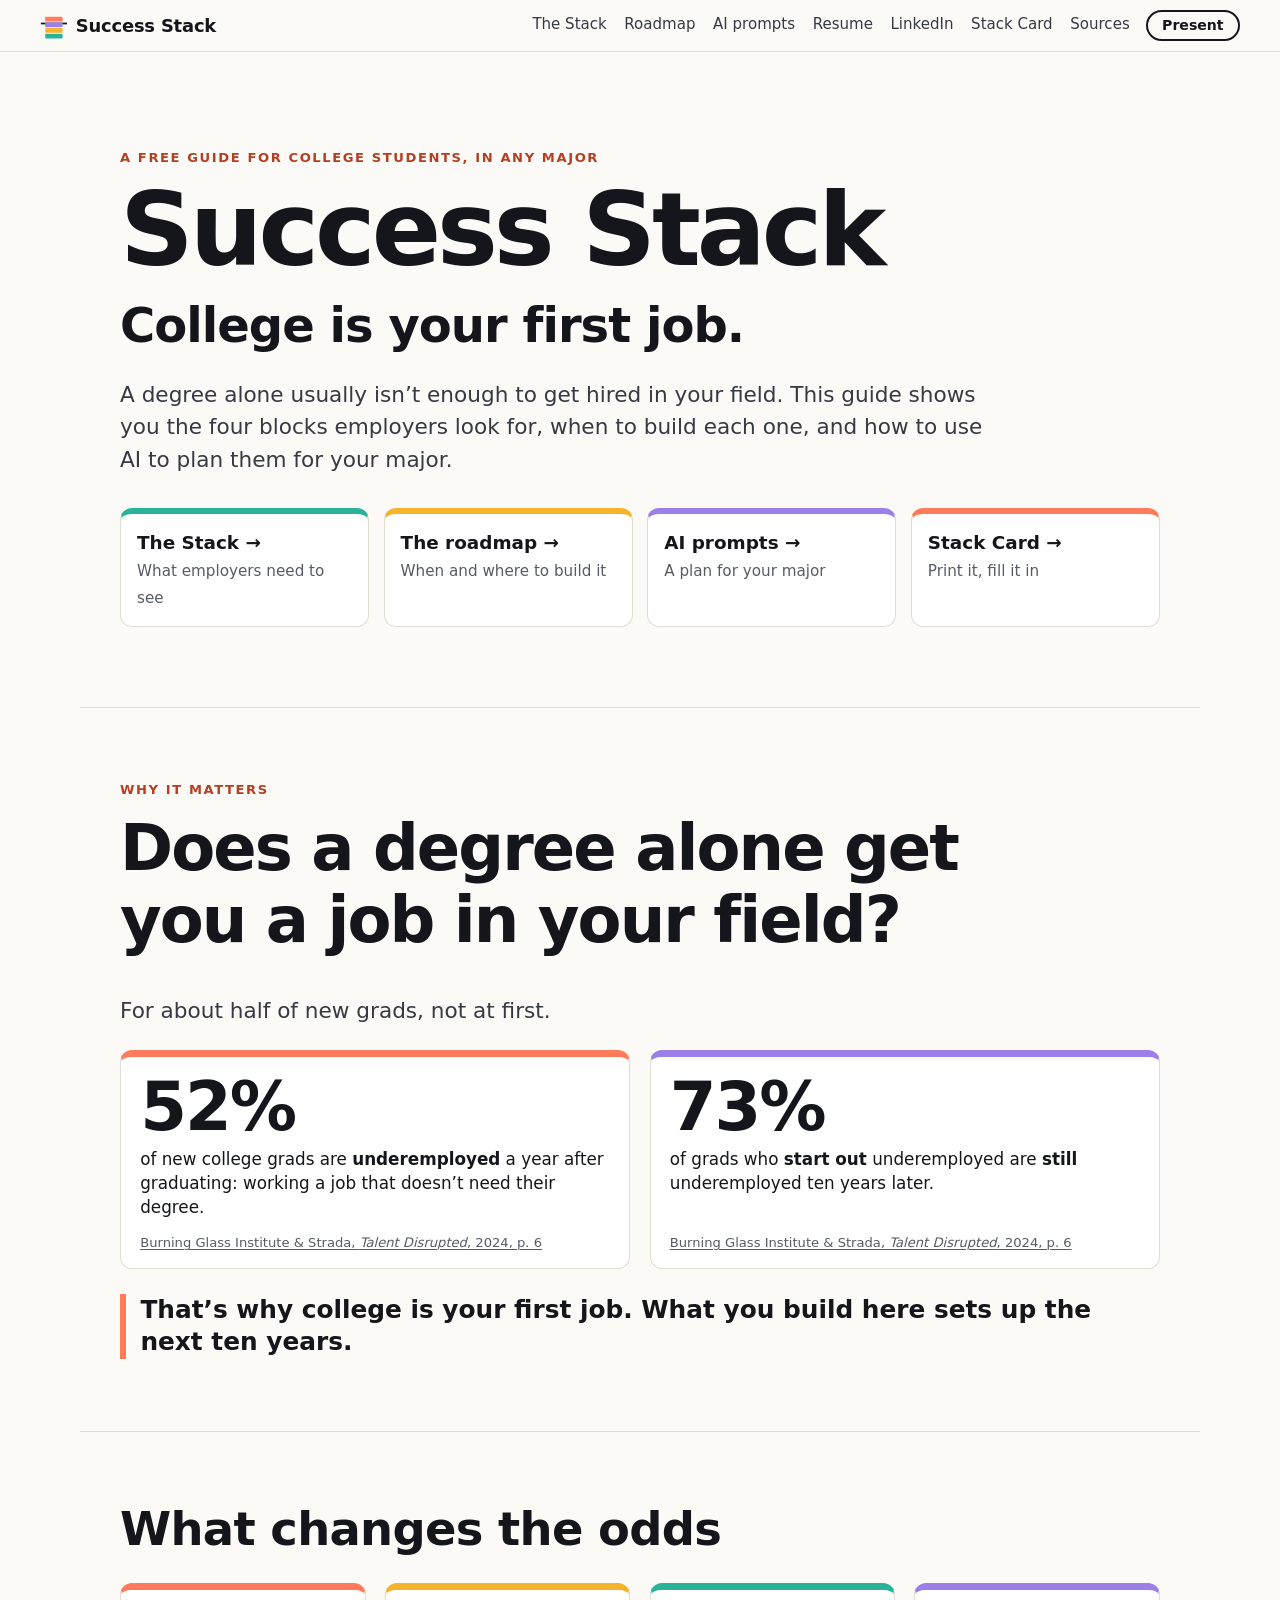
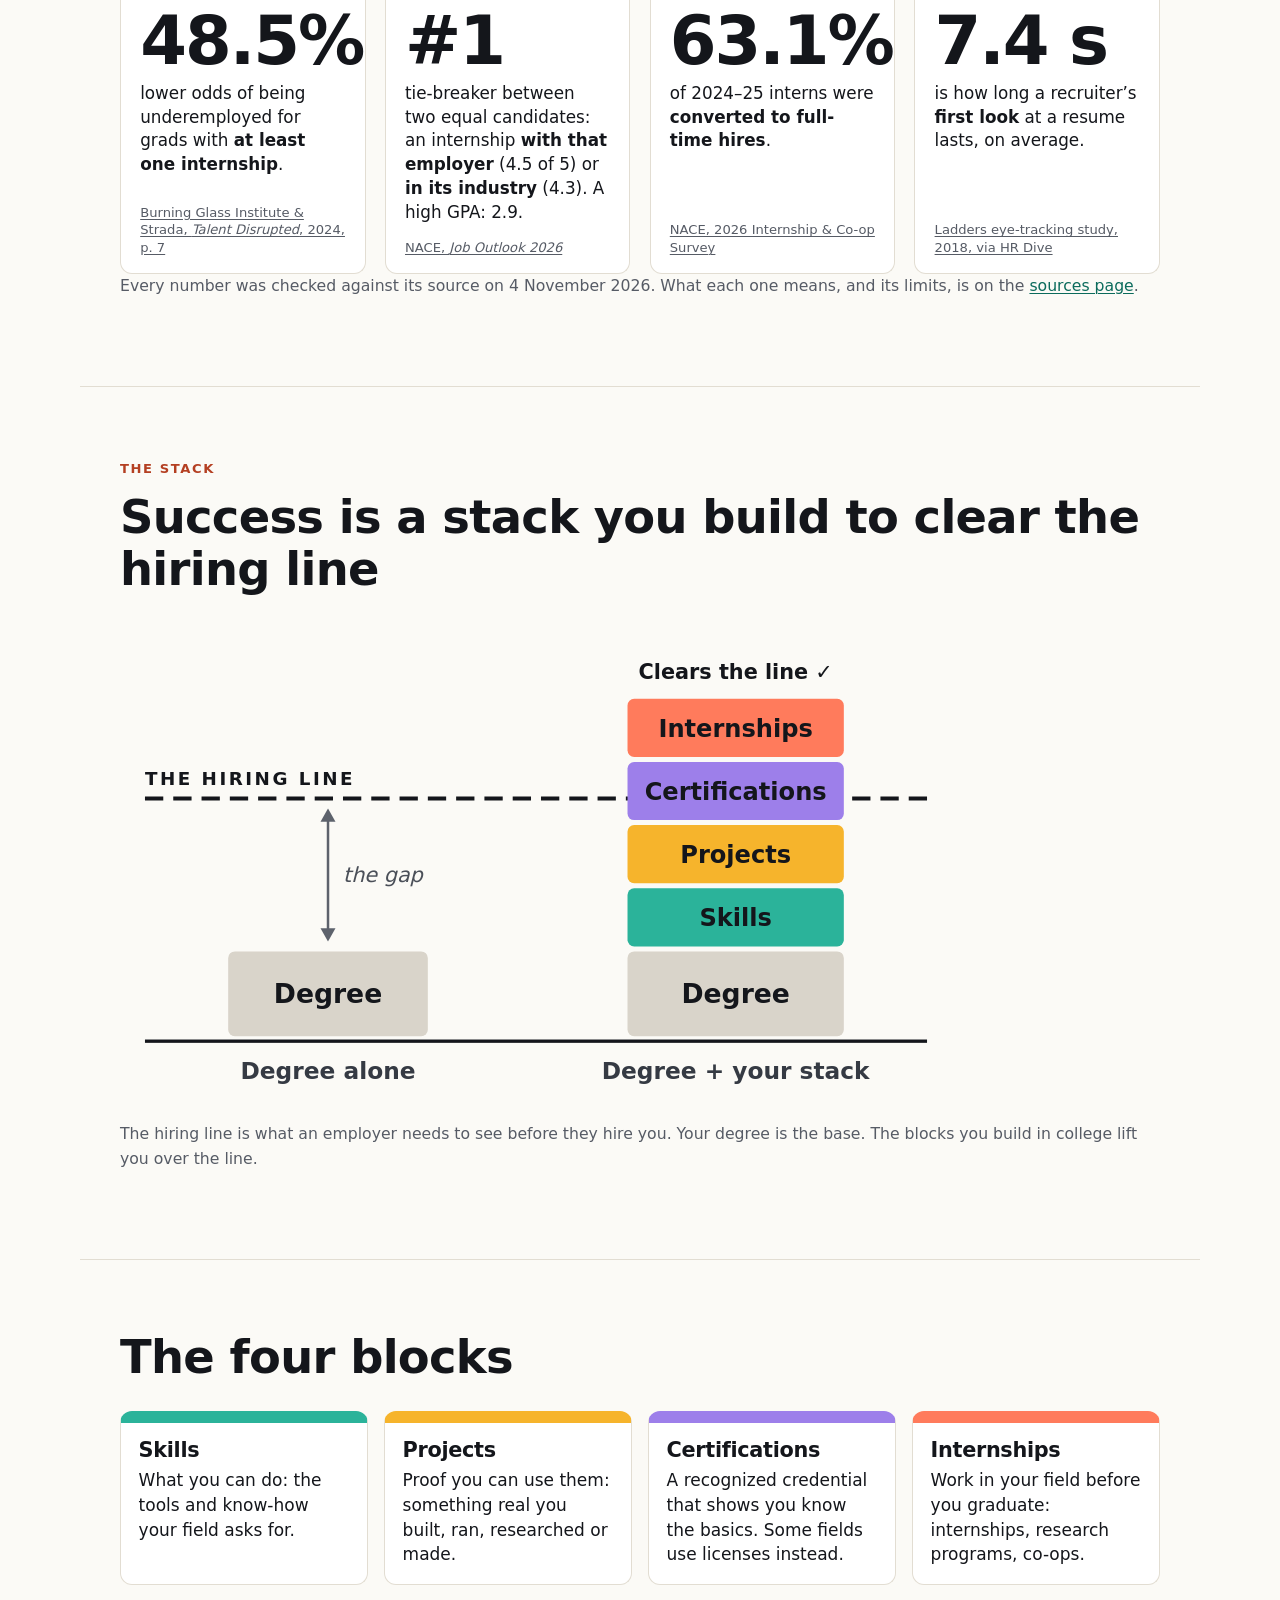
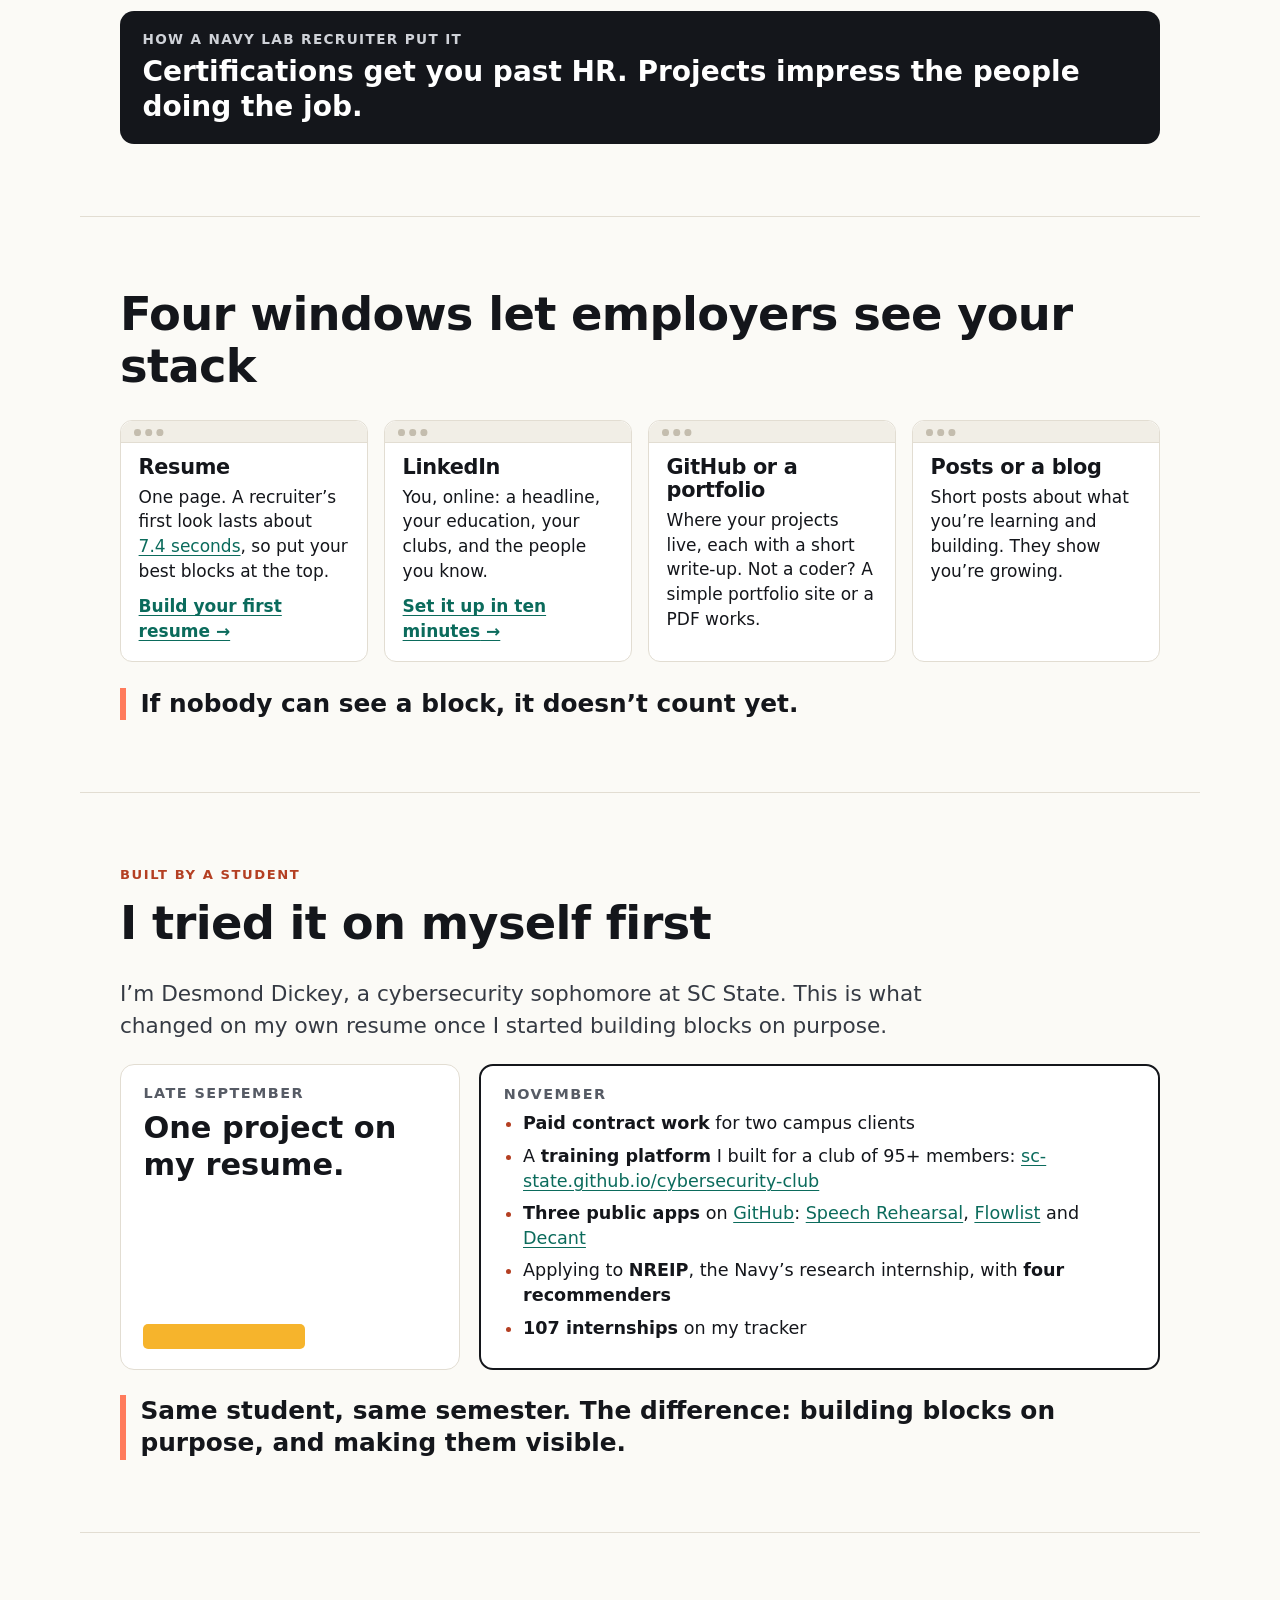
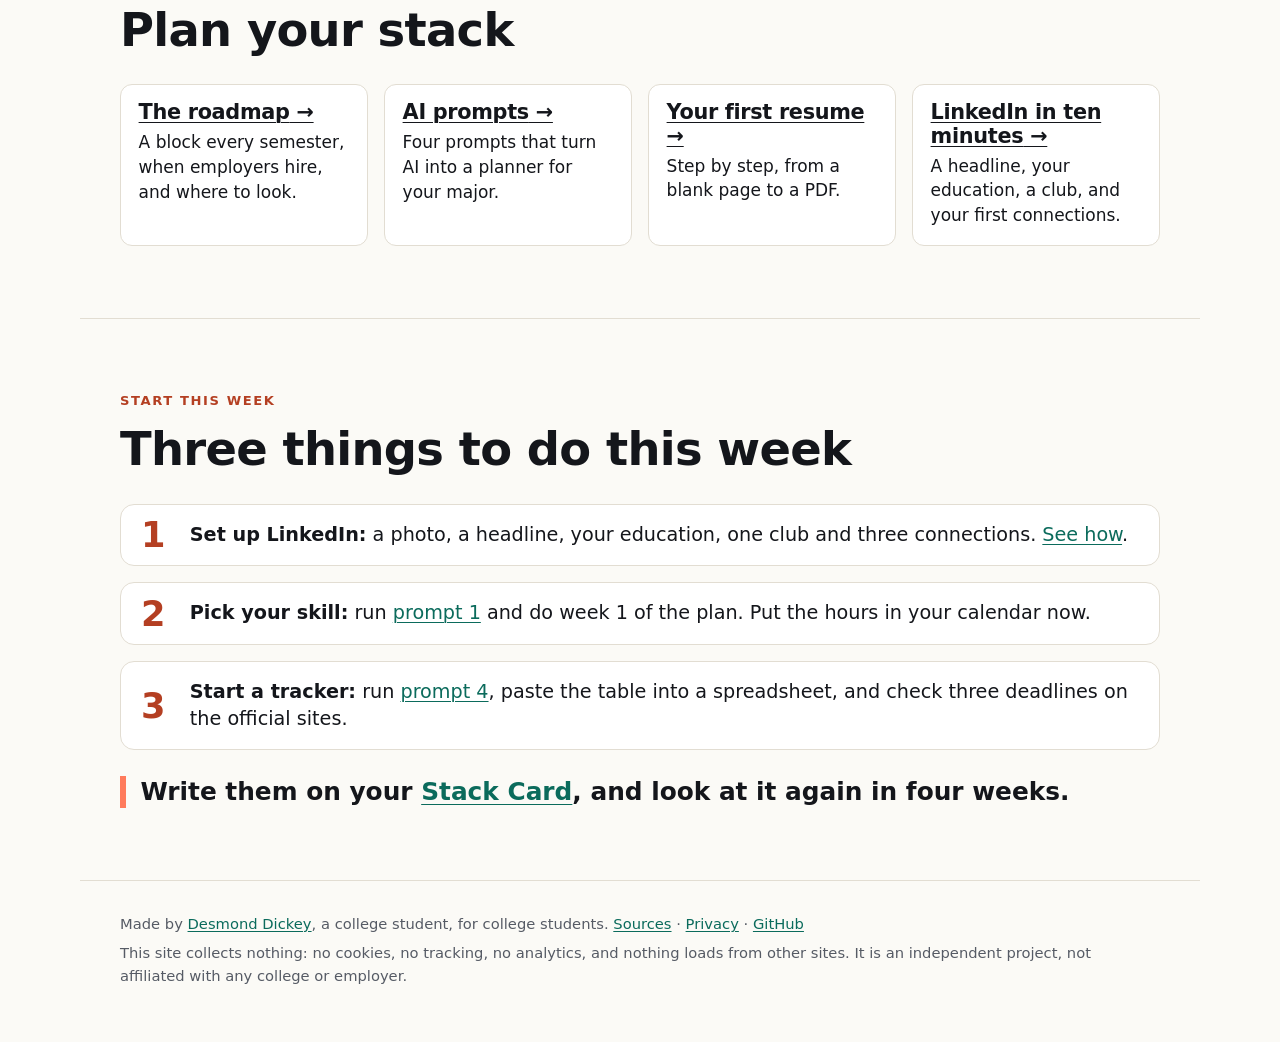
==== commit 80ab286f: "Add a privacy page, link previews and check dates A privacy page that says exactly what "collects no" ====
--- a/index.html
+++ b/index.html
@@ -9,6 +9,17 @@
 <title>Success Stack: College is your first job</title>
 <meta name="description" content="A free guide for college students in any major: the four blocks employers look for, when to build each one, and AI prompts that plan them for your major.">
 <link rel="icon" href="img/favicon.svg" type="image/svg+xml">
+<link rel="canonical" href="https://dezdickey.github.io/success-stack/">
+<meta property="og:type" content="website">
+<meta property="og:site_name" content="Success Stack">
+<meta property="og:title" content="Success Stack: College is your first job">
+<meta property="og:description" content="A free guide for college students in any major: the four blocks employers look for, when to build each one, and AI prompts that plan them for your major.">
+<meta property="og:url" content="https://dezdickey.github.io/success-stack/">
+<meta property="og:image" content="https://dezdickey.github.io/success-stack/img/og.png">
+<meta property="og:image:width" content="1200">
+<meta property="og:image:height" content="630">
+<meta property="og:image:alt" content="Success Stack: College is your first job. A degree alone sits below the hiring line; a degree with four blocks on top rises past it.">
+<meta name="twitter:card" content="summary_large_image">
 <link rel="stylesheet" href="css/site.css" media="screen">
 <link rel="stylesheet" href="css/print.css" media="print">
 <script src="js/site.js" defer></script>
@@ -91,7 +102,7 @@
       <p class="stat-src"><a href="https://www.hrdive.com/news/recruiters-spend-74-seconds-looking-at-your-resume/541582/">Ladders eye-tracking study, 2018, via HR&nbsp;Dive</a></p>
     </article>
   </div>
-  <p class="note">What each number means, and its limits, is on the <a href="sources.html">sources page</a>.</p>
+  <p class="note">Every number was checked against its source on 4&nbsp;November 2026. What each one means, and its limits, is on the <a href="sources.html">sources page</a>.</p>
 </section>
 
 <section class="section" id="stack" aria-labelledby="stack-h">
@@ -190,7 +201,7 @@
 </main>
 
 <footer class="site-foot">
-  <p>Made by <a href="https://www.linkedin.com/in/desmond-dickey">Desmond Dickey</a>, a college student, for college students. <a href="sources.html">Sources</a> &middot; <a href="https://github.com/dezdickey">GitHub</a></p>
+  <p>Made by <a href="https://www.linkedin.com/in/desmond-dickey">Desmond Dickey</a>, a college student, for college students. <a href="sources.html">Sources</a> &middot; <a href="privacy.html">Privacy</a> &middot; <a href="https://github.com/dezdickey">GitHub</a></p>
   <p>This site collects nothing: no cookies, no tracking, no analytics, and nothing loads from other sites. It is an independent project, not affiliated with any college or employer.</p>
 </footer>
 
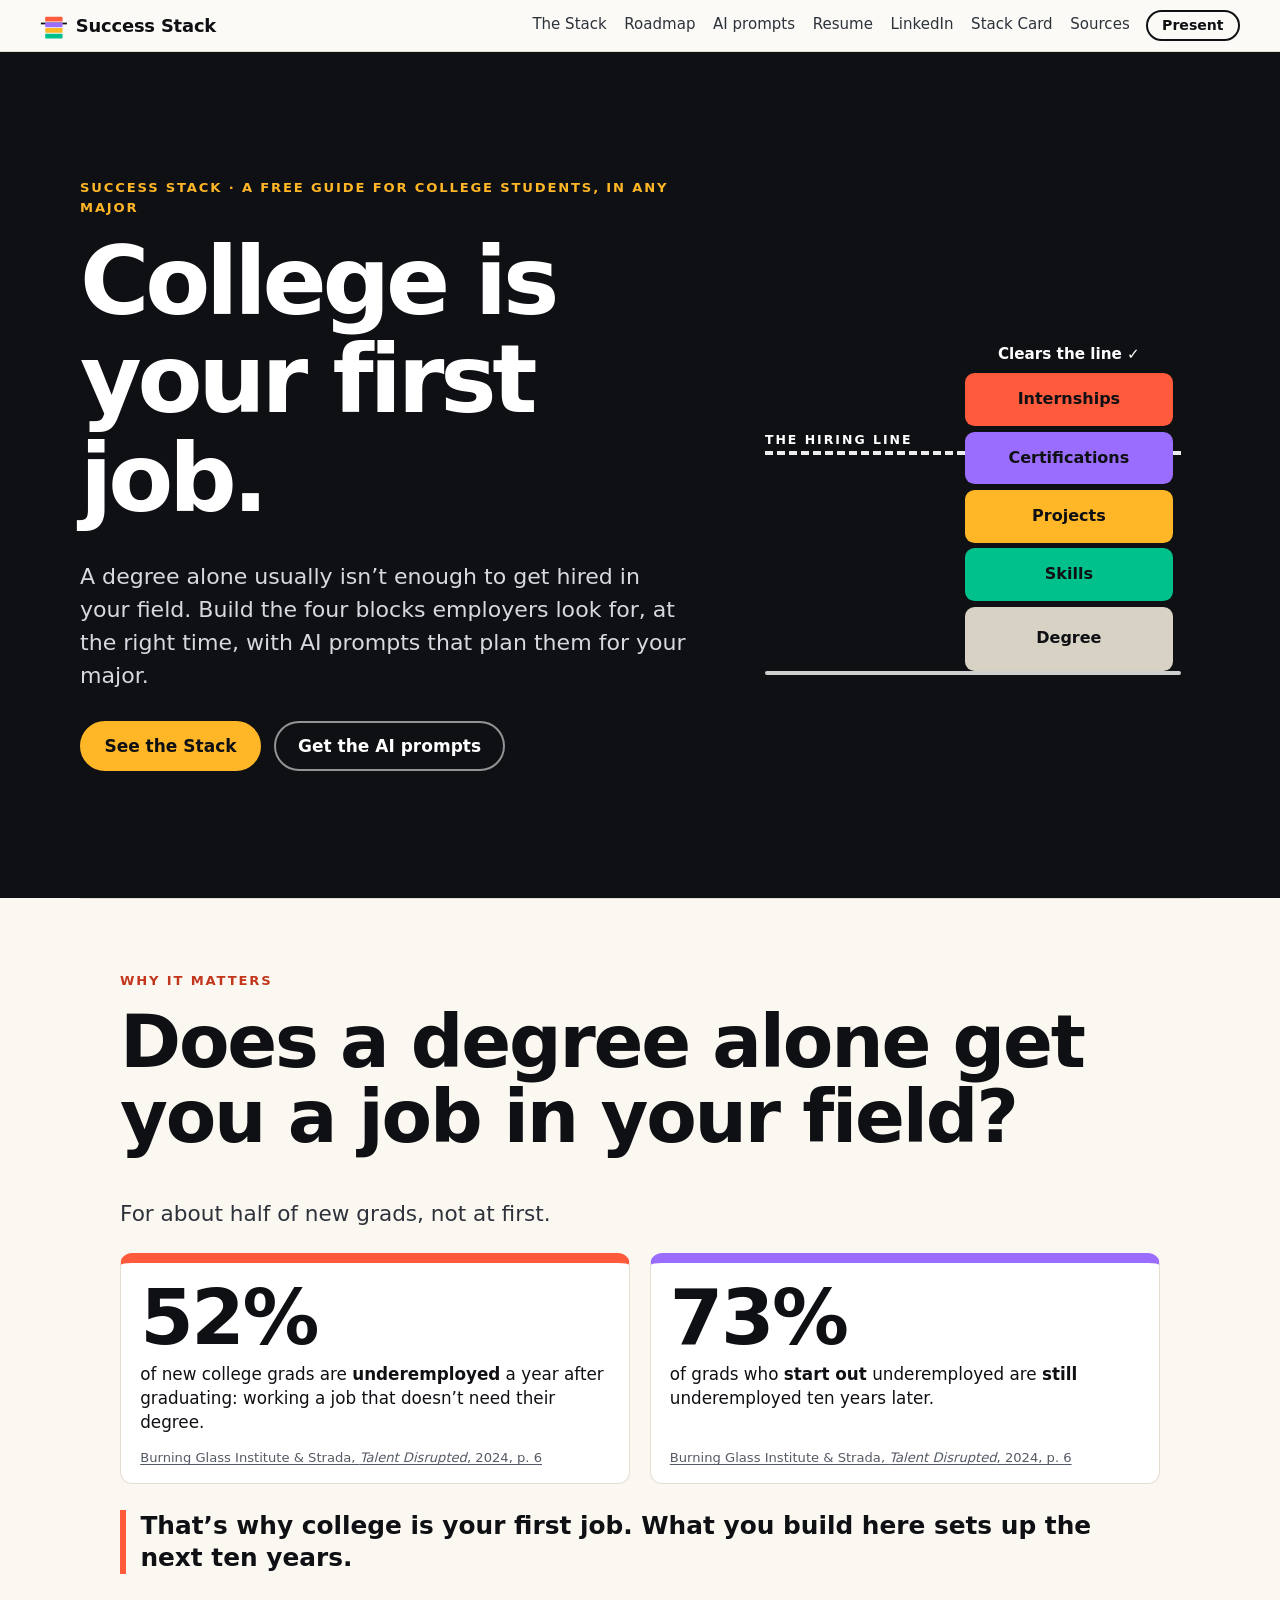
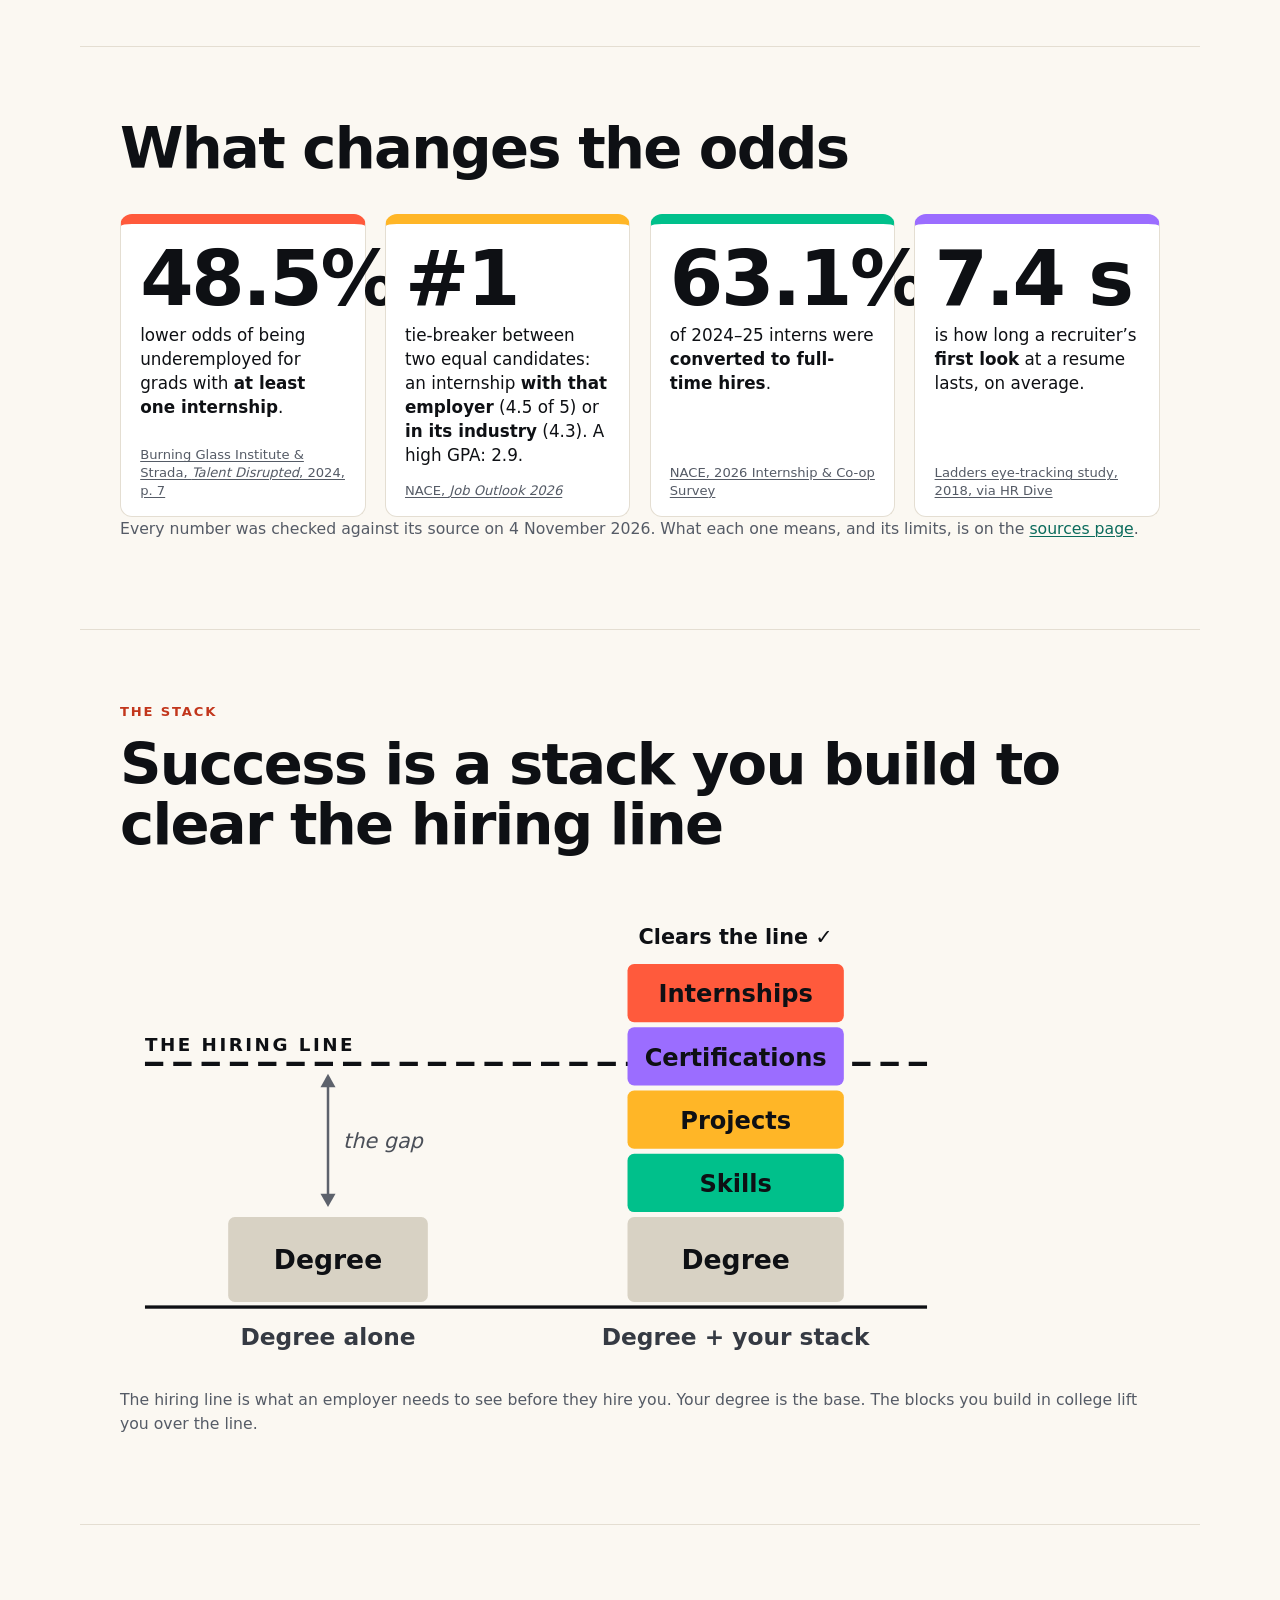
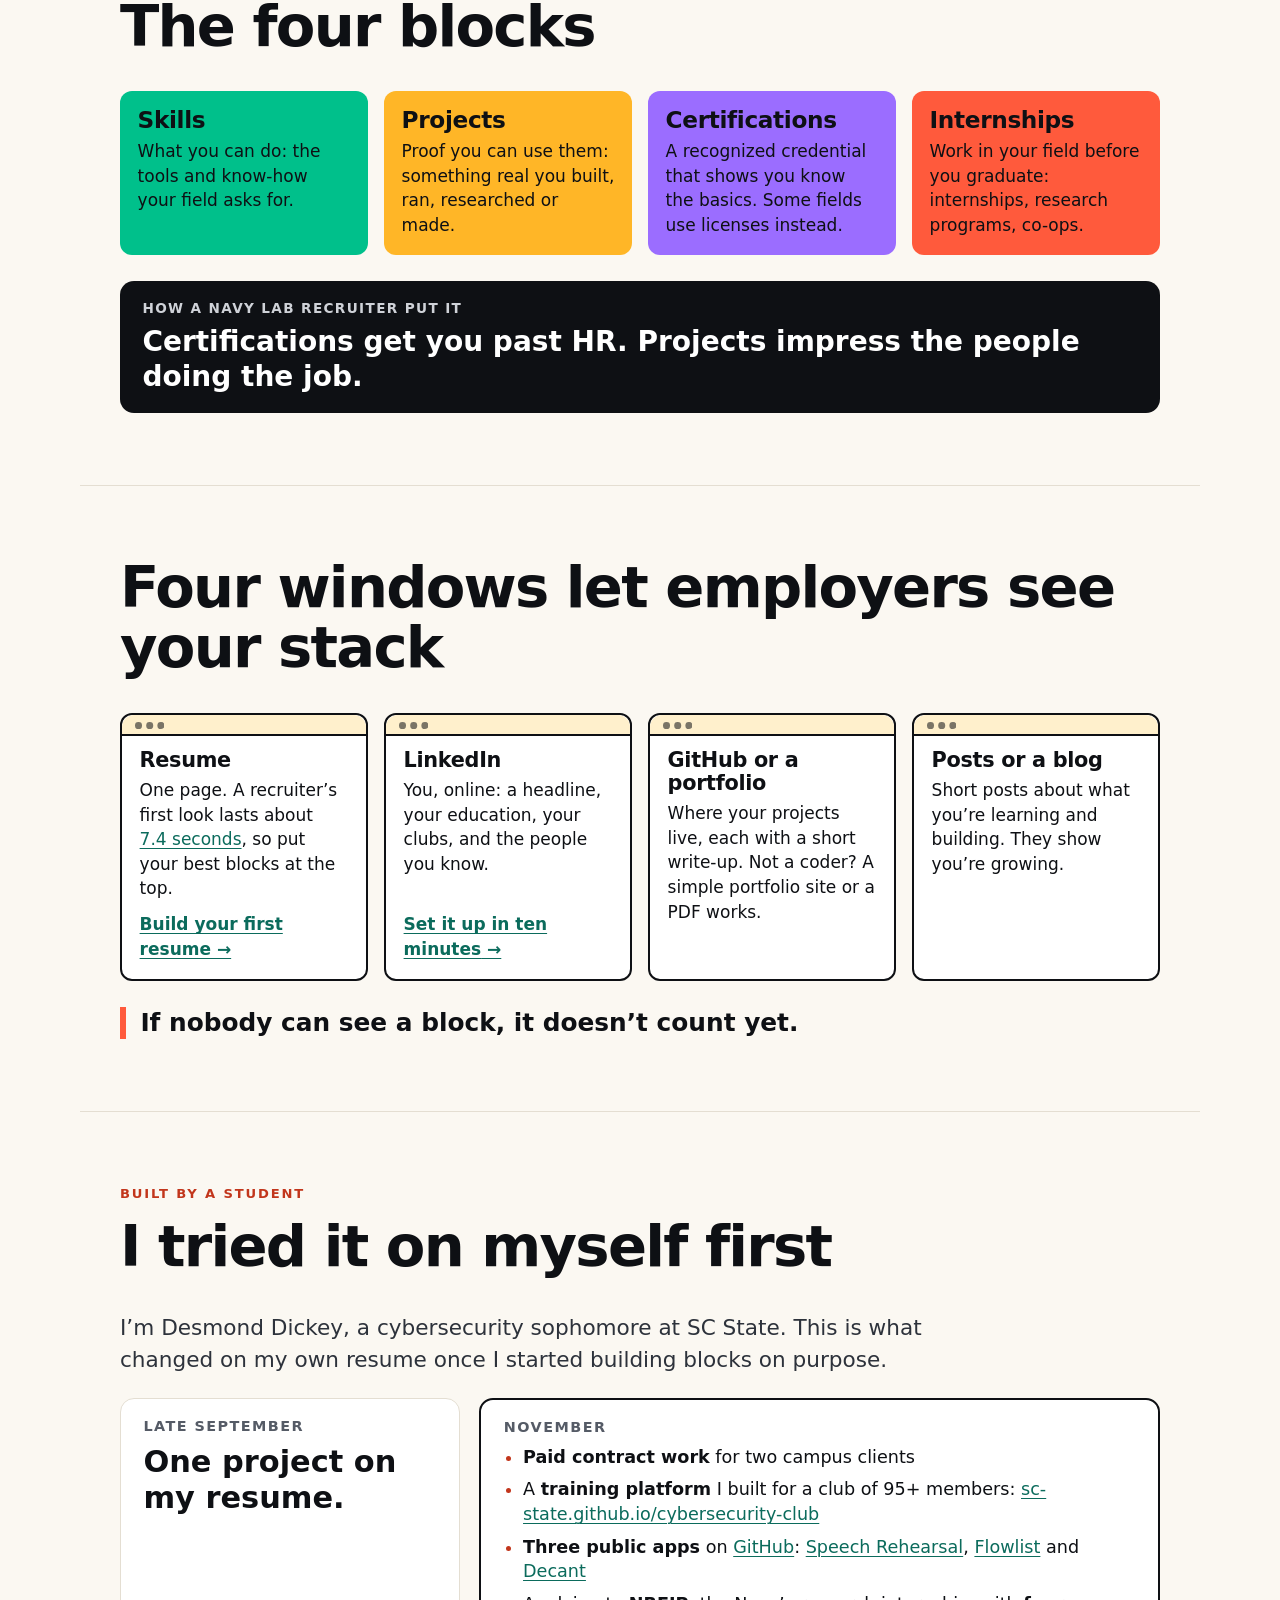
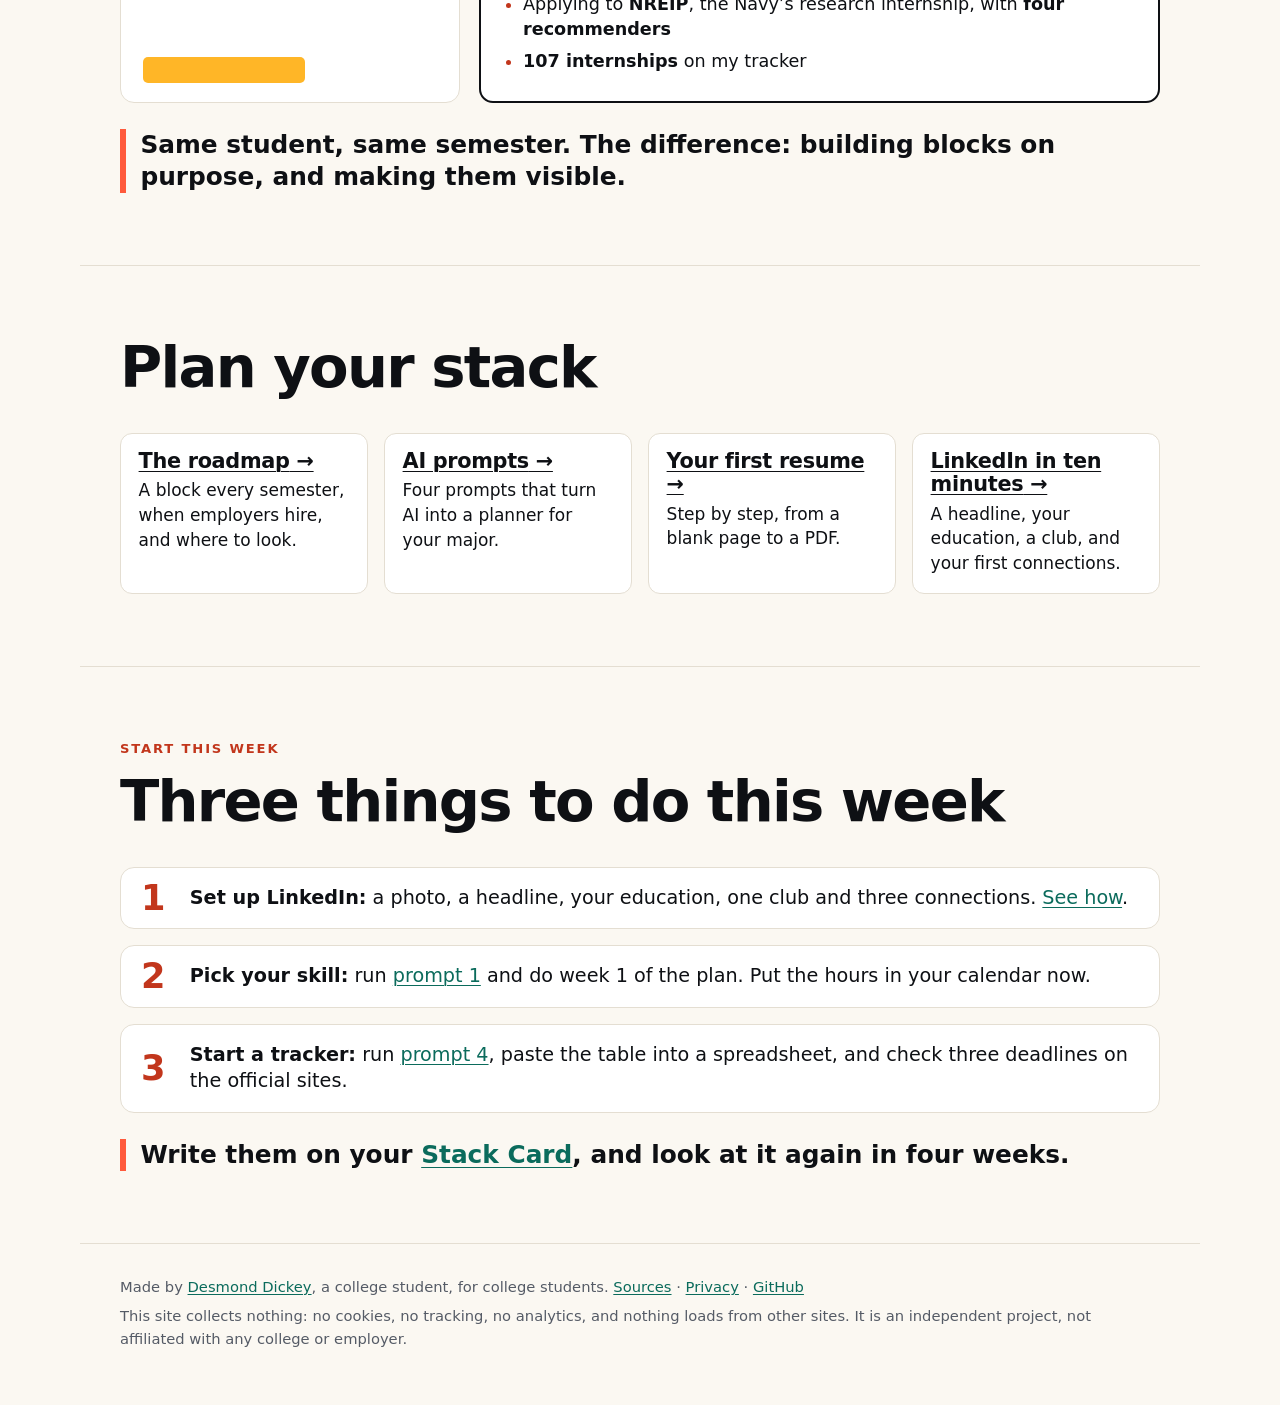
==== commit 36a59601: "A bolder look: new palette, heavier type, full-screen hero Desmond's review: "really nice, but it's " ====
--- a/index.html
+++ b/index.html
@@ -29,7 +29,7 @@
 
 <header class="site-head">
   <a class="wordmark" href="index.html" aria-label="Success Stack home">
-    <svg class="glyph" viewBox="0 0 64 64" aria-hidden="true" focusable="false"><rect x="2" y="24.5" width="60" height="4" fill="#14161b"/><rect x="12" y="50" width="40" height="11" rx="2" fill="#2bb39a"/><rect x="12" y="37" width="40" height="11" rx="2" fill="#f6b42c"/><rect x="12" y="24" width="40" height="11" rx="2" fill="#9d7fea"/><rect x="12" y="11" width="40" height="11" rx="2" fill="#ff7b5c"/></svg>
+    <svg class="glyph" viewBox="0 0 64 64" aria-hidden="true" focusable="false"><rect x="2" y="24.5" width="60" height="4" fill="#0e1014"/><rect x="12" y="50" width="40" height="11" rx="2" fill="#00c08b"/><rect x="12" y="37" width="40" height="11" rx="2" fill="#ffb627"/><rect x="12" y="24" width="40" height="11" rx="2" fill="#9b6dff"/><rect x="12" y="11" width="40" height="11" rx="2" fill="#ff5a3c"/></svg>
     <span>Success Stack</span>
   </a>
   <nav class="site-nav" aria-label="Main">
@@ -47,16 +47,24 @@
 <main id="main">
 
 <section class="section hero" id="top" aria-labelledby="title">
-  <p class="kicker">A free guide for college students, in any major</p>
-  <h1 id="title" class="title">Success Stack</h1>
-  <p class="hero-line">College is your first job.</p>
-  <p class="lead">A degree alone usually isn&rsquo;t enough to get hired in your field. This guide shows you the four blocks employers look for, when to build each one, and how to use AI to plan them for your major.</p>
-  <ul class="get">
-    <li><a href="#stack"><b>The Stack</b><span>What employers need to see</span></a></li>
-    <li><a href="roadmap.html"><b>The roadmap</b><span>When and where to build it</span></a></li>
-    <li><a href="prompts.html"><b>AI prompts</b><span>A plan for your major</span></a></li>
-    <li><a href="card.html"><b>Stack Card</b><span>Print it, fill it in</span></a></li>
-  </ul>
+  <div class="hero-text">
+    <p class="kicker">Success Stack &middot; a free guide for college students, in any major</p>
+    <h1 id="title" class="title">College is your first job.</h1>
+    <p class="lead">A degree alone usually isn&rsquo;t enough to get hired in your field. Build the four blocks employers look for, at the right time, with AI prompts that plan them for your major.</p>
+    <p class="hero-cta"><a class="cta" href="#stack">See the Stack</a> <a class="cta cta-ghost" href="prompts.html">Get the AI prompts</a></p>
+  </div>
+  <div class="hero-art" aria-hidden="true">
+    <div class="ha-line"><span class="ha-label">The hiring line</span></div>
+    <div class="ha-stack">
+      <span class="ha-badge">Clears the line &#10003;</span>
+      <span class="ha-block ha-intern">Internships</span>
+      <span class="ha-block ha-certs">Certifications</span>
+      <span class="ha-block ha-projects">Projects</span>
+      <span class="ha-block ha-skills">Skills</span>
+      <span class="ha-block ha-degree">Degree</span>
+    </div>
+    <span class="ha-ground"></span>
+  </div>
 </section>
 
 <section class="section" id="why" aria-labelledby="why-h">
--- a/css/site.css
+++ b/css/site.css
@@ -6,7 +6,7 @@
  */
 
 :root {
-  --ink: #14161b;
+  --ink: #0e1014;
   --ink-2: #353a43;
   --muted: #565b65;
   --paper: #fbfaf6;
@@ -14,16 +14,16 @@
   --rule: #e2ddd2;
   --link: #0b6b5c;
   --focus: #6d4fd6;
-  --skills: #2bb39a;
+  --skills: #00c08b;
   --skills-t: #e1f4ee;
-  --projects: #f6b42c;
+  --projects: #ffb627;
   --projects-t: #fdefcf;
-  --certs: #9d7fea;
+  --certs: #9b6dff;
   --certs-t: #eee9fc;
-  --intern: #ff7b5c;
+  --intern: #ff5a3c;
   --intern-t: #ffe8e0;
   --intern-dark: #b43f22;
-  --degree: #d9d4ca;
+  --degree: #d8d2c4;
   --font: "Segoe UI Variable Text", "Segoe UI", system-ui, -apple-system, BlinkMacSystemFont, "Helvetica Neue", Roboto, Arial, sans-serif;
   --font-display: "Segoe UI Variable Display", "Segoe UI", system-ui, -apple-system, BlinkMacSystemFont, "Helvetica Neue", Roboto, Arial, sans-serif;
   --wrap: 70rem;
@@ -585,3 +585,112 @@
 html.present .formula { font-size: 1rem; }
 html.present .author-connect { font-size: 0.85rem; }
 html.present .commit li { font-size: 1.05rem; }
+
+/* ==========================================================================
+   Wow pass, piece 1 (5 Nov): a bolder look.
+   Its own palette (never SC State's), heavier type, more colour in the blocks,
+   and a dark hero that fills the first screen.
+   ========================================================================== */
+
+:root {
+  --ink: #0e1014;
+  --ink-2: #2d323b;
+  --muted: #555b66;
+  --paper: #fbf8f2;
+  --rule: #e4ded2;
+  --night: #0e1014;
+  --skills: #00c08b;
+  --skills-t: #d9f6ec;
+  --projects: #ffb627;
+  --projects-t: #fff0cc;
+  --certs: #9b6dff;
+  --certs-t: #ece5ff;
+  --intern: #ff5a3c;
+  --intern-t: #ffe4dd;
+  --intern-dark: #c2361c;
+  --degree: #d8d2c4;
+}
+
+h2 { font-size: clamp(2.1rem, 5vw, 3.6rem); font-weight: 900; letter-spacing: -0.03em; line-height: 1.04; }
+.question { font-size: clamp(2.4rem, 6vw, 4.6rem); line-height: 1.02; }
+.kicker { letter-spacing: 0.14em; }
+
+/* The hero: dark, full first screen, the stack on the right */
+.hero {
+  max-width: none; margin: 0; border-top: 0; position: relative; overflow: hidden;
+  min-height: calc(100vh - 3.4rem);
+  min-height: calc(100svh - 3.4rem);
+  display: grid; grid-template-columns: minmax(0, 1.15fr) minmax(0, 0.85fr);
+  align-items: center; gap: clamp(1.5rem, 4vw, 4rem);
+  padding: clamp(2.5rem, 6vw, 5rem) max(var(--gutter), calc((100% - var(--wrap)) / 2));
+  background: var(--night); color: #fff;
+}
+.hero .kicker { color: var(--projects); }
+.hero .title {
+  font-size: clamp(3rem, 7.4vw, 6.6rem); font-weight: 900; letter-spacing: -0.045em;
+  line-height: 0.95; margin: 0 0 0.35em; color: #fff;
+}
+.hero .lead { color: #d6d9df; font-size: clamp(1.12rem, 1.8vw, 1.38rem); max-width: 32em; }
+.hero a:focus-visible { outline-color: var(--projects); }
+.hero-cta { display: flex; flex-wrap: wrap; gap: 0.8rem; margin: 1.8rem 0 0; }
+.cta {
+  display: inline-block; font-weight: 800; text-decoration: none; line-height: 1.2;
+  padding: 0.8rem 1.4rem; border-radius: 999px;
+  background: var(--projects); color: var(--ink); border: 2px solid var(--projects);
+}
+.cta:hover { background: #ffc95c; border-color: #ffc95c; }
+.cta-ghost { background: transparent; color: #fff; border-color: rgba(255, 255, 255, 0.55); }
+.cta-ghost:hover { background: rgba(255, 255, 255, 0.1); border-color: #fff; }
+
+/* The stack in the hero (sizes in em, so the whole drawing scales with font-size) */
+.hero-art { position: relative; width: 100%; max-width: 26em; height: 25em; justify-self: center; font-size: 1rem; }
+.ha-ground { position: absolute; left: 0; right: 0; bottom: 0; height: 0.25em; border-radius: 0.2em; background: rgba(255, 255, 255, 0.8); }
+.ha-line { position: absolute; left: 0; right: 0; top: 11em; height: 0; border-top: 0.25em dashed rgba(255, 255, 255, 0.92); }
+.ha-label { position: absolute; left: 0; bottom: 0.55em; font-size: 0.78em; font-weight: 800; letter-spacing: 0.16em; text-transform: uppercase; color: #fff; white-space: nowrap; }
+.ha-stack { position: absolute; right: 0.5em; bottom: 0.25em; width: 13em; display: flex; flex-direction: column; gap: 0.35em; }
+.ha-block {
+  display: flex; align-items: center; justify-content: center; height: 3.3em;
+  border-radius: 0.6em; font-weight: 800; font-size: 1em; color: var(--ink);
+}
+.ha-degree { height: 4em; background: var(--degree); }
+.ha-skills { background: var(--skills); }
+.ha-projects { background: var(--projects); }
+.ha-certs { background: var(--certs); }
+.ha-intern { background: var(--intern); }
+.ha-badge { align-self: center; font-weight: 800; font-size: 0.95em; color: #fff; height: 1.3em; margin-bottom: 0.3em; white-space: nowrap; }
+
+@media (max-width: 860px) {
+  .hero { grid-template-columns: 1fr; min-height: 0; }
+  .hero-art { font-size: 0.82rem; max-width: 24em; justify-self: start; }
+}
+
+/* More colour in the blocks; bigger numbers */
+.blocks .tile { border: 0; color: var(--ink); }
+.blocks .b-skills { background: var(--skills); }
+.blocks .b-projects { background: var(--projects); }
+.blocks .b-certs { background: var(--certs); }
+.blocks .b-intern { background: var(--intern); }
+.blocks .tile h3 { font-size: 1.45rem; }
+.blocks .tile p { font-weight: 500; }
+.stat { border-top-width: 10px; }
+.stat-num { font-size: clamp(3rem, 6vw, 5rem); }
+.window { border: 2px solid var(--ink); }
+.window::before { border-bottom: 2px solid var(--ink); background: var(--projects-t); }
+.window::after { background: var(--ink); box-shadow: 0.7rem 0 0 var(--ink), 1.4rem 0 0 var(--ink); opacity: 0.55; }
+
+/* Presenting: the hero keeps its two columns and dark background */
+html.present main > .section.hero {
+  display: grid; grid-template-columns: minmax(0, 1.15fr) minmax(0, 0.85fr);
+  align-items: center; gap: 4vw;
+}
+html.present .hero .title { font-size: 4.7rem; }
+html.present .hero .lead { font-size: 1.1rem; max-width: 30em; }
+html.present .hero .kicker { font-size: 0.7rem; }
+html.present .hero-cta { display: none; }
+html.present .hero-art { font-size: 1.1rem; width: 26em; max-width: 100%; justify-self: end; }
+.hero .title { line-height: 1.04; }
+html.present main > .section.hero { grid-template-columns: minmax(0, 1.3fr) minmax(0, 0.7fr); }
+html.present .hero .title { font-size: 3.6rem; }
+html.present .hero-art { font-size: 0.8rem; }
+.ha-stack { width: min(13em, 52%); }
+.ha-label { max-width: 45%; white-space: normal; line-height: 1.3; }
--- a/css/print.css
+++ b/css/print.css
@@ -12,7 +12,7 @@
 
 html, body { margin: 0; padding: 0; background: #fff; }
 body {
-  color: #14161b;
+  color: #0e1014;
   font-family: "Segoe UI", system-ui, -apple-system, "Helvetica Neue", Roboto, Arial, sans-serif;
   font-size: 10.5pt; line-height: 1.4;
   -webkit-print-color-adjust: exact; print-color-adjust: exact;
@@ -47,8 +47,8 @@
   border: 0.8pt solid #b9b3a7; padding: 0.08in 0.1in; margin: 0.04in 0 0;
   break-inside: avoid; page-break-inside: avoid;
 }
-.formula { font-weight: 700; border: 0.8pt dashed #14161b; padding: 0.01in 0.06in; }
-.recruiter { border-left: 3pt solid #14161b; padding-left: 0.1in; margin: 0.1in 0; }
+.formula { font-weight: 700; border: 0.8pt dashed #0e1014; padding: 0.01in 0.06in; }
+.recruiter { border-left: 3pt solid #0e1014; padding-left: 0.1in; margin: 0.1in 0; }
 .mini-stack { display: none; }
 
 /* ---------- The Stack Card page: exactly two sides ---------- */
@@ -68,7 +68,7 @@
 .page-card p, .page-card ul { margin: 0; }
 
 /* Front */
-.pf-head { display: flex; justify-content: space-between; align-items: flex-end; gap: 0.3in; border-bottom: 2.5pt solid #14161b; padding-bottom: 0.08in; }
+.pf-head { display: flex; justify-content: space-between; align-items: flex-end; gap: 0.3in; border-bottom: 2.5pt solid #0e1014; padding-bottom: 0.08in; }
 .pf-mark { display: flex; align-items: center; gap: 0.08in; font-size: 25pt; font-weight: 900; letter-spacing: -0.02em; line-height: 1; }
 .pf-mark .glyph { width: 0.42in; height: 0.42in; }
 .pf-tag { font-size: 11pt; font-weight: 700; text-align: right; max-width: 3.7in; line-height: 1.25; }
@@ -78,13 +78,13 @@
 .pf-list { list-style: none; padding: 0; font-size: 9.5pt; }
 .pf-list li { padding: 0.025in 0; border-bottom: 0.5pt solid #d8d2c6; }
 .pf-stats { list-style: none; padding: 0; display: grid; grid-template-columns: repeat(3, 1fr); gap: 0.1in 0.16in; margin: 0 0 0.12in !important; }
-.pf-stats li { border-top: 3pt solid #14161b; padding-top: 0.05in; font-size: 8.6pt; line-height: 1.3; }
-.pf-stats li:nth-child(1) { border-top-color: #ff7b5c; }
-.pf-stats li:nth-child(2) { border-top-color: #9d7fea; }
-.pf-stats li:nth-child(3) { border-top-color: #ff7b5c; }
-.pf-stats li:nth-child(4) { border-top-color: #f6b42c; }
-.pf-stats li:nth-child(5) { border-top-color: #2bb39a; }
-.pf-stats li:nth-child(6) { border-top-color: #9d7fea; }
+.pf-stats li { border-top: 3pt solid #0e1014; padding-top: 0.05in; font-size: 8.6pt; line-height: 1.3; }
+.pf-stats li:nth-child(1) { border-top-color: #ff5a3c; }
+.pf-stats li:nth-child(2) { border-top-color: #9b6dff; }
+.pf-stats li:nth-child(3) { border-top-color: #ff5a3c; }
+.pf-stats li:nth-child(4) { border-top-color: #ffb627; }
+.pf-stats li:nth-child(5) { border-top-color: #00c08b; }
+.pf-stats li:nth-child(6) { border-top-color: #9b6dff; }
 .pf-stats b { display: block; font-size: 19pt; font-weight: 900; line-height: 1.05; letter-spacing: -0.02em; margin-bottom: 0.02in; }
 .pf-stats small { display: block; font-size: 7pt; color: #4a4f58; margin-top: 0.03in; }
 .pf-rules { font-size: 8.5pt; padding: 0.07in 0 0; border-top: 1pt solid #d8d2c6; }
@@ -97,29 +97,29 @@
 
 /* Back: the Stack Card */
 .card-sheet { font-size: 10pt; }
-.card-top { display: flex; justify-content: space-between; align-items: baseline; border-bottom: 2.5pt solid #14161b; padding-bottom: 0.06in; margin-bottom: 0.16in; }
+.card-top { display: flex; justify-content: space-between; align-items: baseline; border-bottom: 2.5pt solid #0e1014; padding-bottom: 0.06in; margin-bottom: 0.16in; }
 .card-title { font-size: 24pt; font-weight: 900; letter-spacing: -0.02em; line-height: 1.1; }
 .card-mark { font-size: 10pt; font-weight: 800; color: #4a4f58; }
 .card-fields { display: grid; grid-template-columns: 1fr 1fr; gap: 0.02in 0.35in; margin-bottom: 0.1in; }
 .card-fields p, .card-cols p, .card-week p { display: flex; align-items: flex-end; gap: 0.08in; margin: 0 0 0.13in !important; font-weight: 700; }
-.wline { flex: 1; min-width: 0.5in; height: 0.22in; border-bottom: 0.9pt solid #14161b; }
+.wline { flex: 1; min-width: 0.5in; height: 0.22in; border-bottom: 0.9pt solid #0e1014; }
 .wline-short { flex: 0 0 1.4in; display: inline-block; }
 .card-table { width: 100%; border-collapse: collapse; table-layout: fixed; margin: 0 0 0.2in; }
 .card-table caption { text-align: left; font-size: 11pt; font-weight: 800; margin-bottom: 0.06in; }
-.card-table th, .card-table td { border: 0.9pt solid #14161b; padding: 0.05in 0.08in; text-align: left; vertical-align: top; }
+.card-table th, .card-table td { border: 0.9pt solid #0e1014; padding: 0.05in 0.08in; text-align: left; vertical-align: top; }
 .card-table thead th { font-size: 8.5pt; background: #f1eee7; }
 .card-table thead th:first-child { width: 1.45in; }
 .card-table thead th:last-child { width: 1.05in; }
 .card-table tbody tr { height: 0.92in; }
 .card-table tbody th { font-size: 10.5pt; border-left-width: 7pt; }
-.card-table .b-skills th { border-left-color: #2bb39a; }
-.card-table .b-projects th { border-left-color: #f6b42c; }
-.card-table .b-certs th { border-left-color: #9d7fea; }
-.card-table .b-intern th { border-left-color: #ff7b5c; }
+.card-table .b-skills th { border-left-color: #00c08b; }
+.card-table .b-projects th { border-left-color: #ffb627; }
+.card-table .b-certs th { border-left-color: #9b6dff; }
+.card-table .b-intern th { border-left-color: #ff5a3c; }
 .card-cols { display: grid; grid-template-columns: 1fr 1fr; gap: 0.35in; }
 .card-h { font-size: 11pt !important; font-weight: 800; margin: 0 0 0.1in !important; }
 .checks { list-style: none; padding: 0; }
 .checks li { position: relative; padding-left: 0.28in; margin: 0 0 0.11in; line-height: 1.3; }
-.checks li::before { content: ""; position: absolute; left: 0; top: 0.01in; width: 0.15in; height: 0.15in; border: 1.1pt solid #14161b; border-radius: 2pt; }
+.checks li::before { content: ""; position: absolute; left: 0; top: 0.01in; width: 0.15in; height: 0.15in; border: 1.1pt solid #0e1014; border-radius: 2pt; }
 .card-week { margin-top: 0.12in; }
 .card-foot { display: flex; align-items: flex-end; gap: 0.06in; margin-top: auto !important; font-weight: 600; font-size: 9.5pt; }
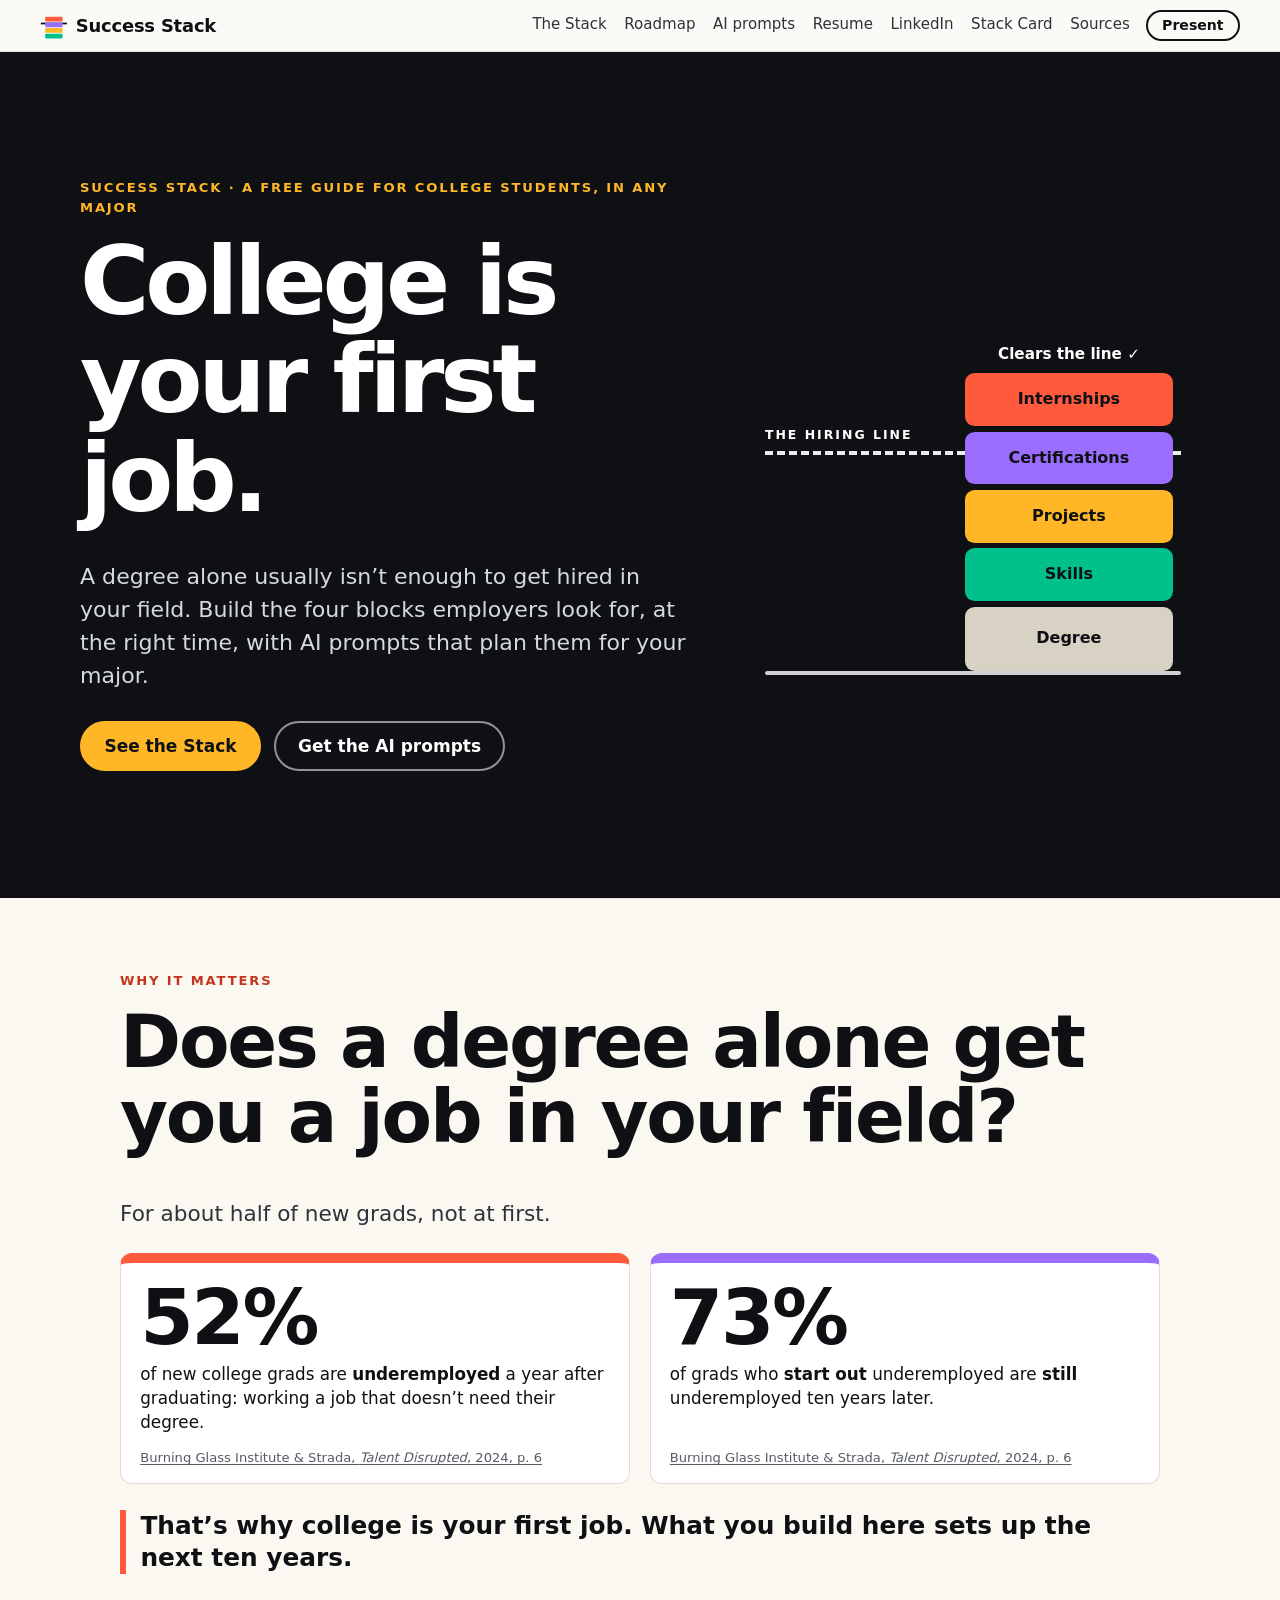
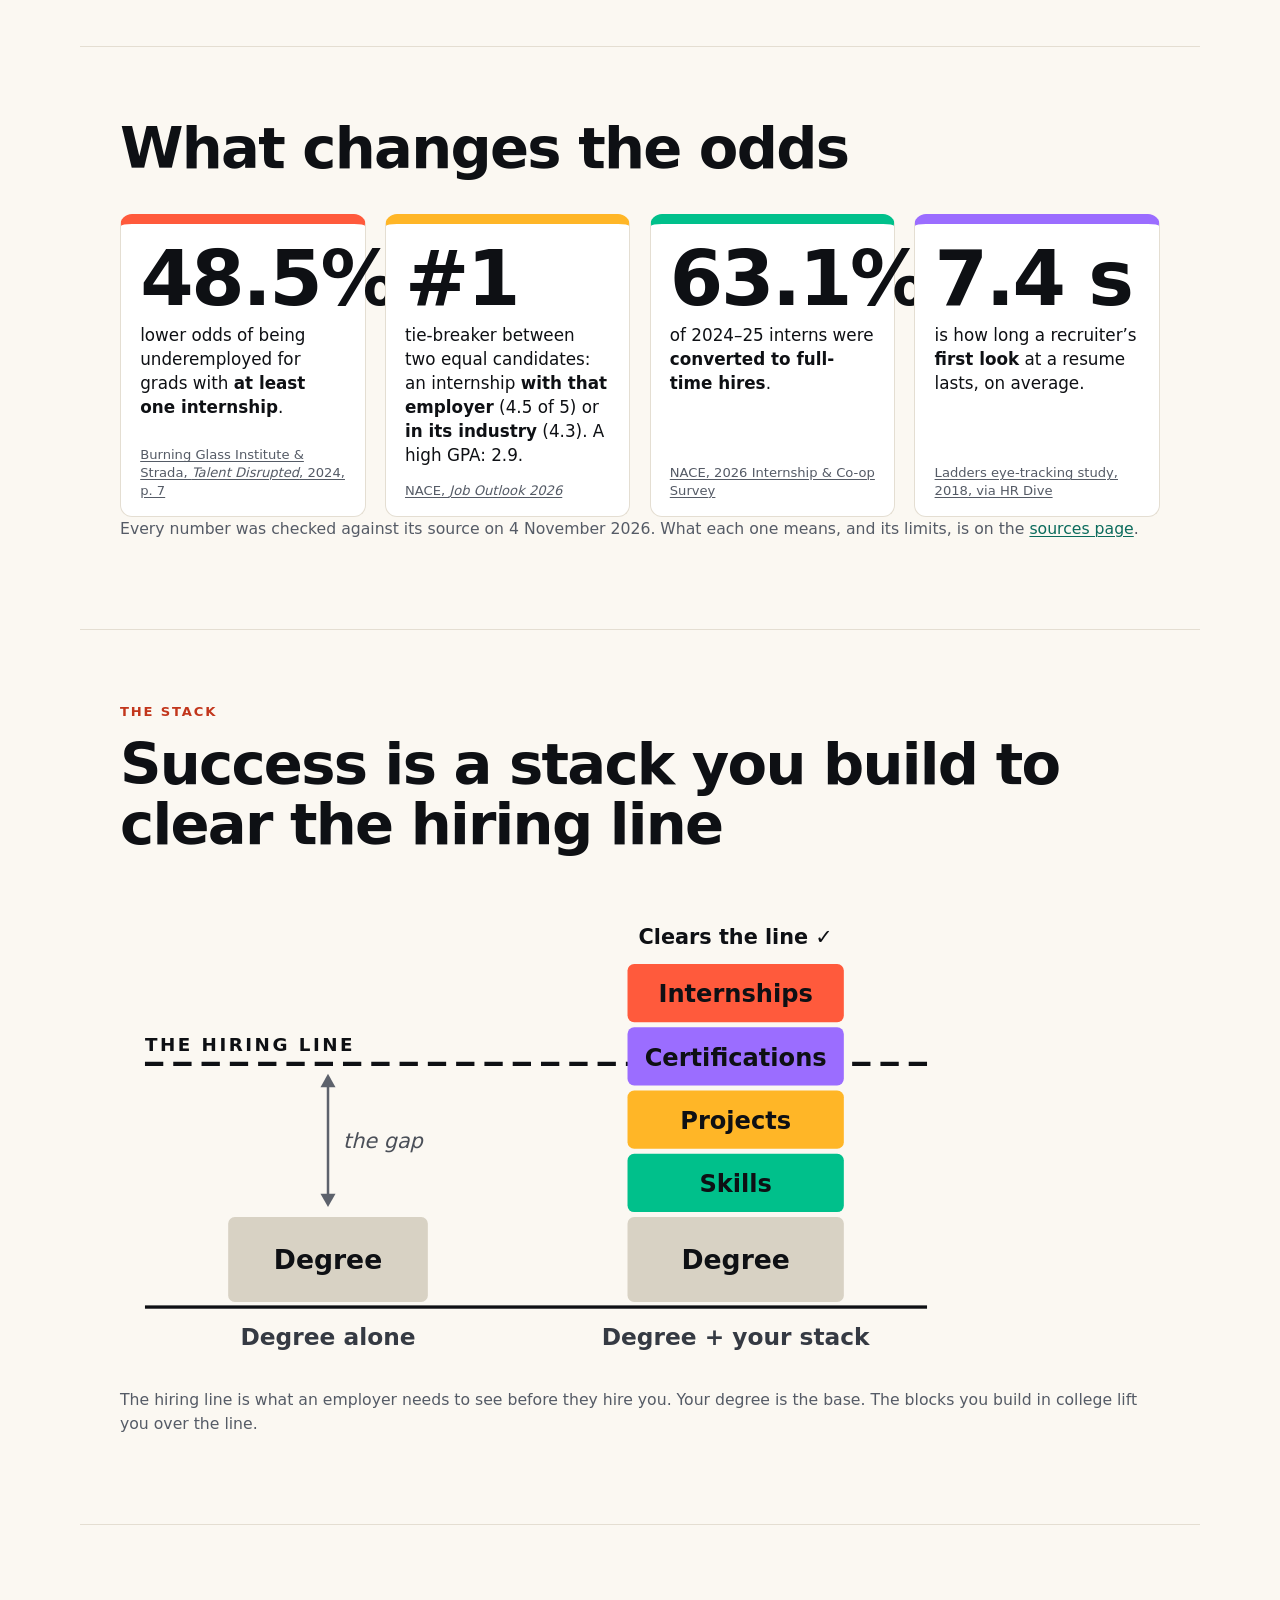
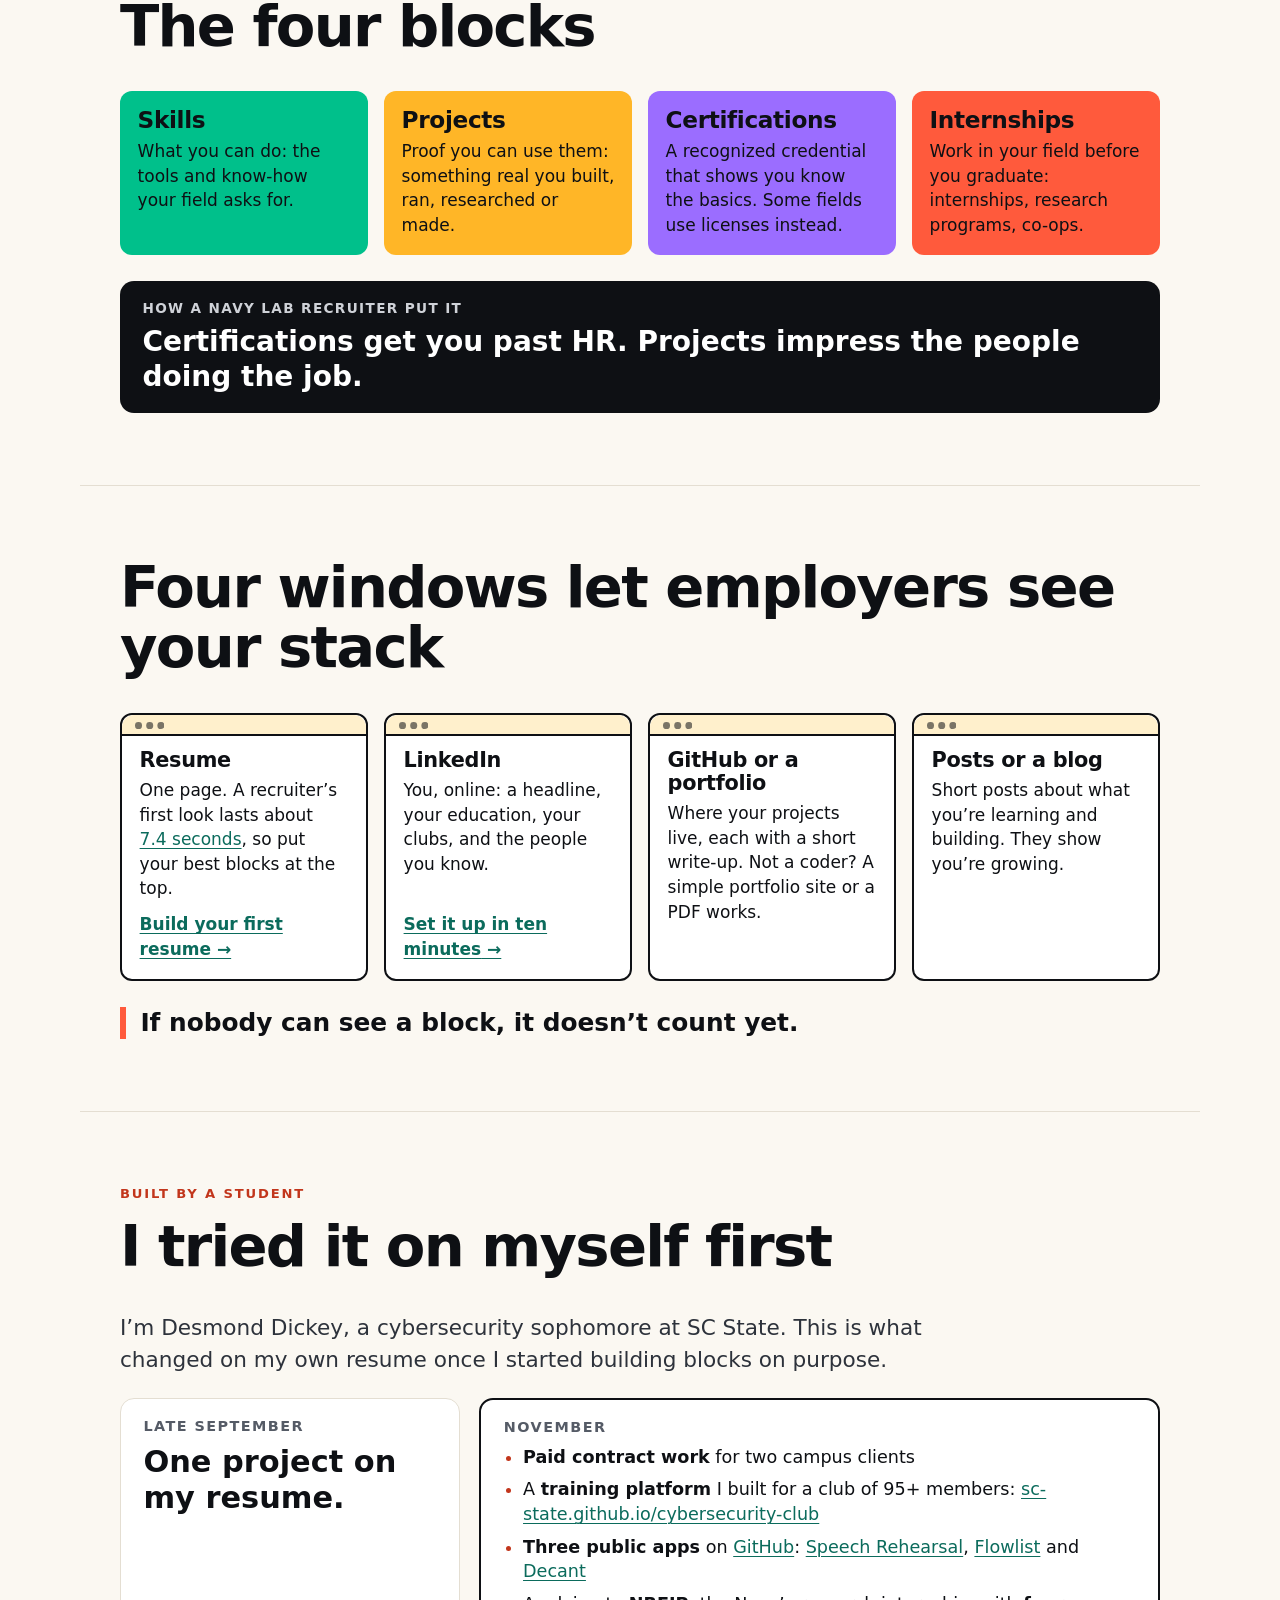
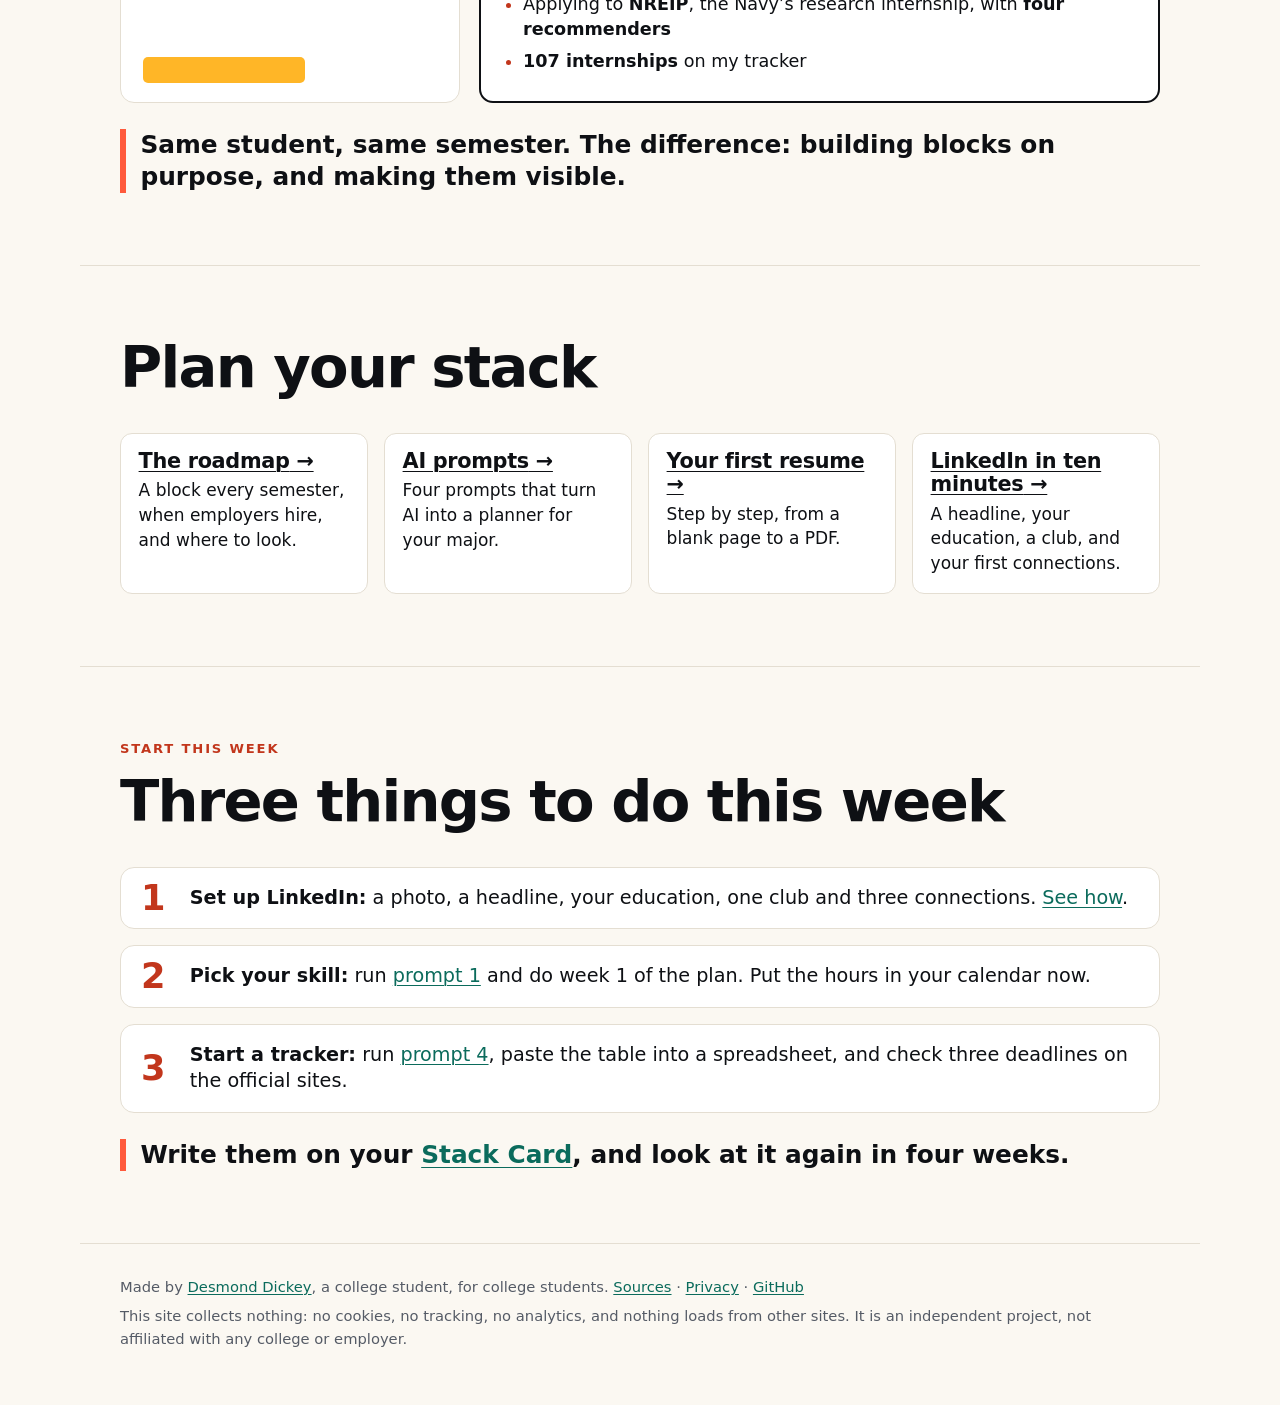
==== commit 37c4b06f: "The hero builds the stack as the page opens The degree appears, two blocks drop onto it, the hiring " ====
--- a/index.html
+++ b/index.html
@@ -20,6 +20,7 @@
 <meta property="og:image:height" content="630">
 <meta property="og:image:alt" content="Success Stack: College is your first job. A degree alone sits below the hiring line; a degree with four blocks on top rises past it.">
 <meta name="twitter:card" content="summary_large_image">
+<script src="js/early.js"></script>
 <link rel="stylesheet" href="css/site.css" media="screen">
 <link rel="stylesheet" href="css/print.css" media="print">
 <script src="js/site.js" defer></script>
@@ -54,7 +55,8 @@
     <p class="hero-cta"><a class="cta" href="#stack">See the Stack</a> <a class="cta cta-ghost" href="prompts.html">Get the AI prompts</a></p>
   </div>
   <div class="hero-art" aria-hidden="true">
-    <div class="ha-line"><span class="ha-label">The hiring line</span></div>
+    <div class="ha-line"></div>
+    <span class="ha-label">The hiring line</span>
     <div class="ha-stack">
       <span class="ha-badge">Clears the line &#10003;</span>
       <span class="ha-block ha-intern">Internships</span>
--- a/css/site.css
+++ b/css/site.css
@@ -694,3 +694,45 @@
 html.present .hero-art { font-size: 0.8rem; }
 .ha-stack { width: min(13em, 52%); }
 .ha-label { max-width: 45%; white-space: normal; line-height: 1.3; }
+
+/* ==========================================================================
+   Wow pass, piece 2: the hero builds the stack (transform and opacity only,
+   runs once). The degree appears, two blocks drop onto it, the hiring line
+   draws across, then the last two blocks take the stack past the line.
+   Without JavaScript, or with reduced motion, the finished stack shows.
+   ========================================================================== */
+
+.ha-label { position: absolute; left: 0; bottom: calc(56% + 0.6em); }
+
+@keyframes ss-drop {
+  0% { transform: translateY(-11em); opacity: 0; }
+  45% { opacity: 1; }
+  78% { transform: translateY(0.22em); }
+  100% { transform: translateY(0); opacity: 1; }
+}
+@keyframes ss-fade-up {
+  from { transform: translateY(0.7em); opacity: 0; }
+  to { transform: translateY(0); opacity: 1; }
+}
+@keyframes ss-draw {
+  from { transform: scaleX(0); }
+  to { transform: scaleX(1); }
+}
+@keyframes ss-pop {
+  0% { transform: scale(0.6); opacity: 0; }
+  70% { transform: scale(1.08); opacity: 1; }
+  100% { transform: scale(1); opacity: 1; }
+}
+
+.js .ha-degree { animation: ss-fade-up 0.45s ease-out 0.15s both; }
+.js .ha-skills { animation: ss-drop 0.6s cubic-bezier(0.3, 0.7, 0.35, 1) 0.4s both; }
+.js .ha-projects { animation: ss-drop 0.6s cubic-bezier(0.3, 0.7, 0.35, 1) 0.68s both; }
+.js .ha-line { transform-origin: left center; animation: ss-draw 0.6s ease-out 1.05s both; }
+.js .ha-label { animation: ss-fade-up 0.4s ease-out 1.35s both; }
+.js .ha-certs { animation: ss-drop 0.6s cubic-bezier(0.3, 0.7, 0.35, 1) 1.55s both; }
+.js .ha-intern { animation: ss-drop 0.6s cubic-bezier(0.3, 0.7, 0.35, 1) 1.85s both; }
+.js .ha-badge { animation: ss-pop 0.45s ease-out 2.45s both; }
+
+@media (prefers-reduced-motion: reduce) {
+  .js .hero-art, .js .hero-art * { animation: none !important; }
+}
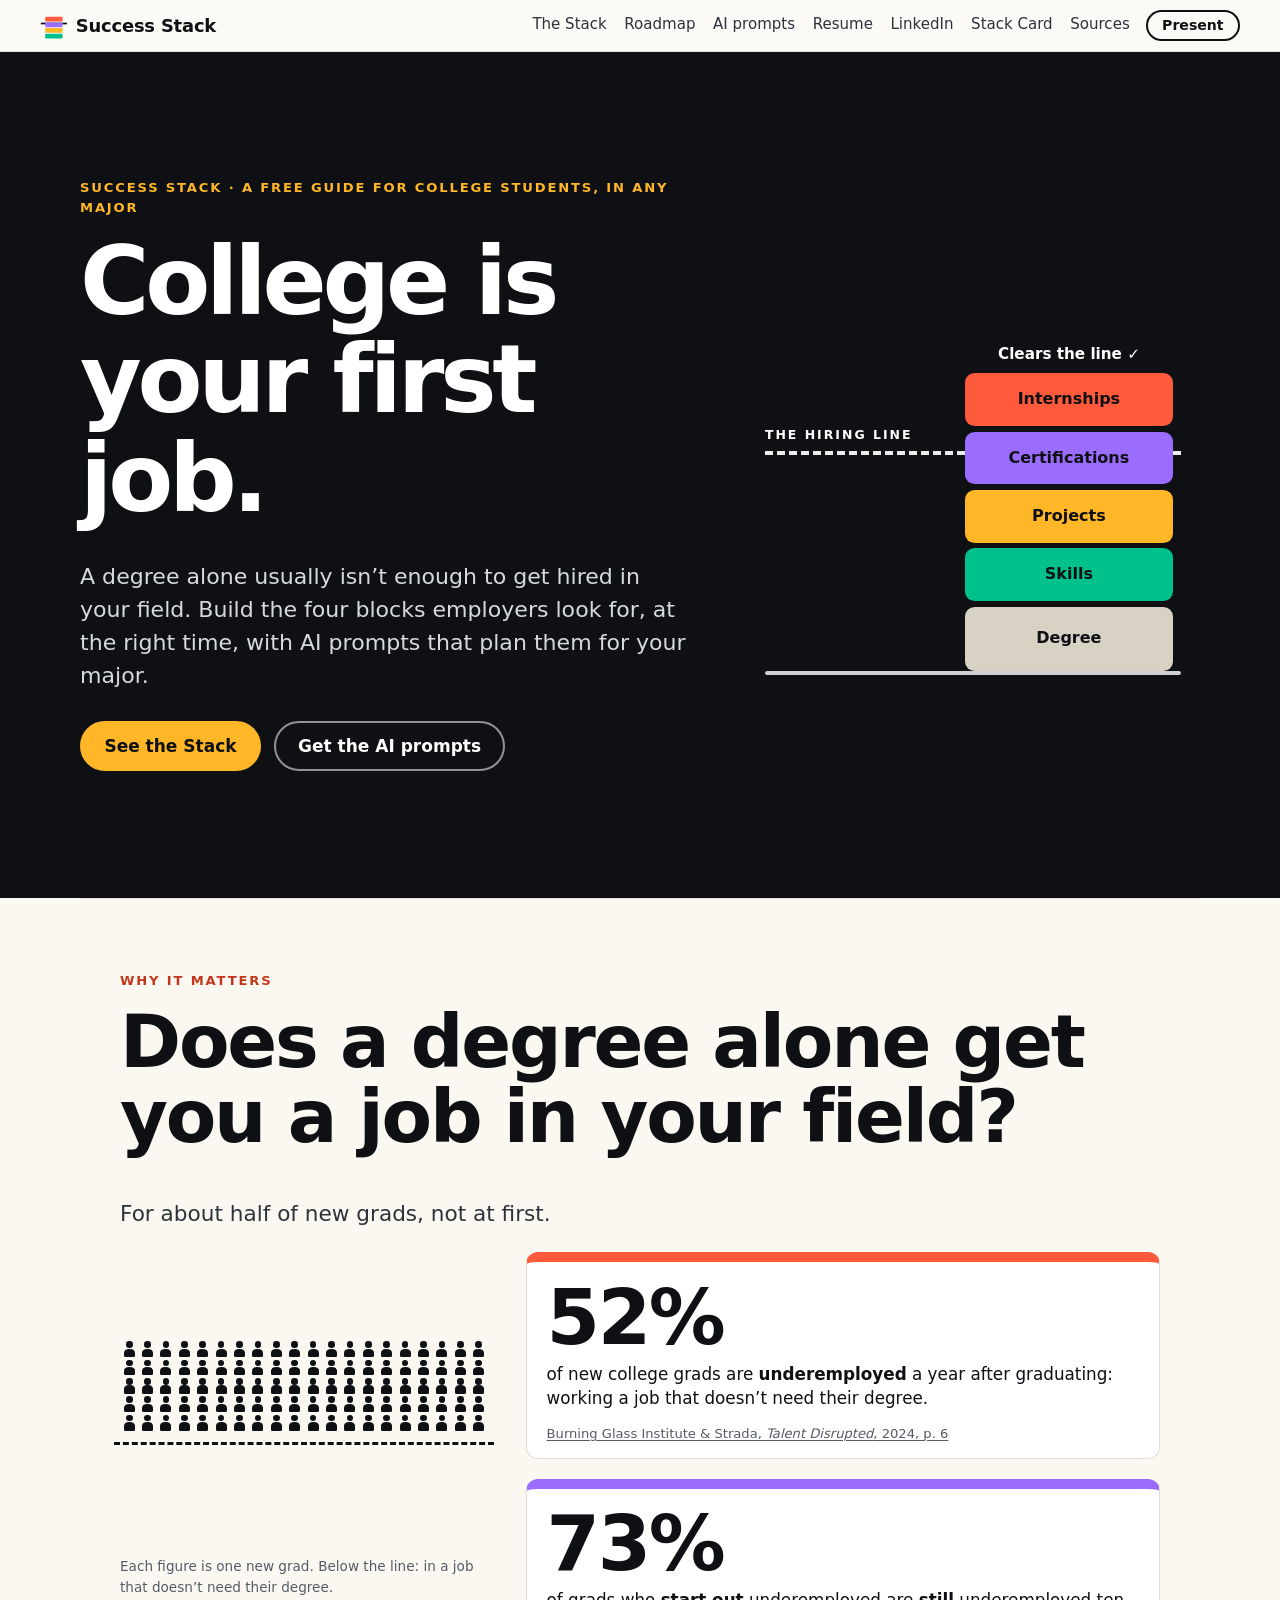
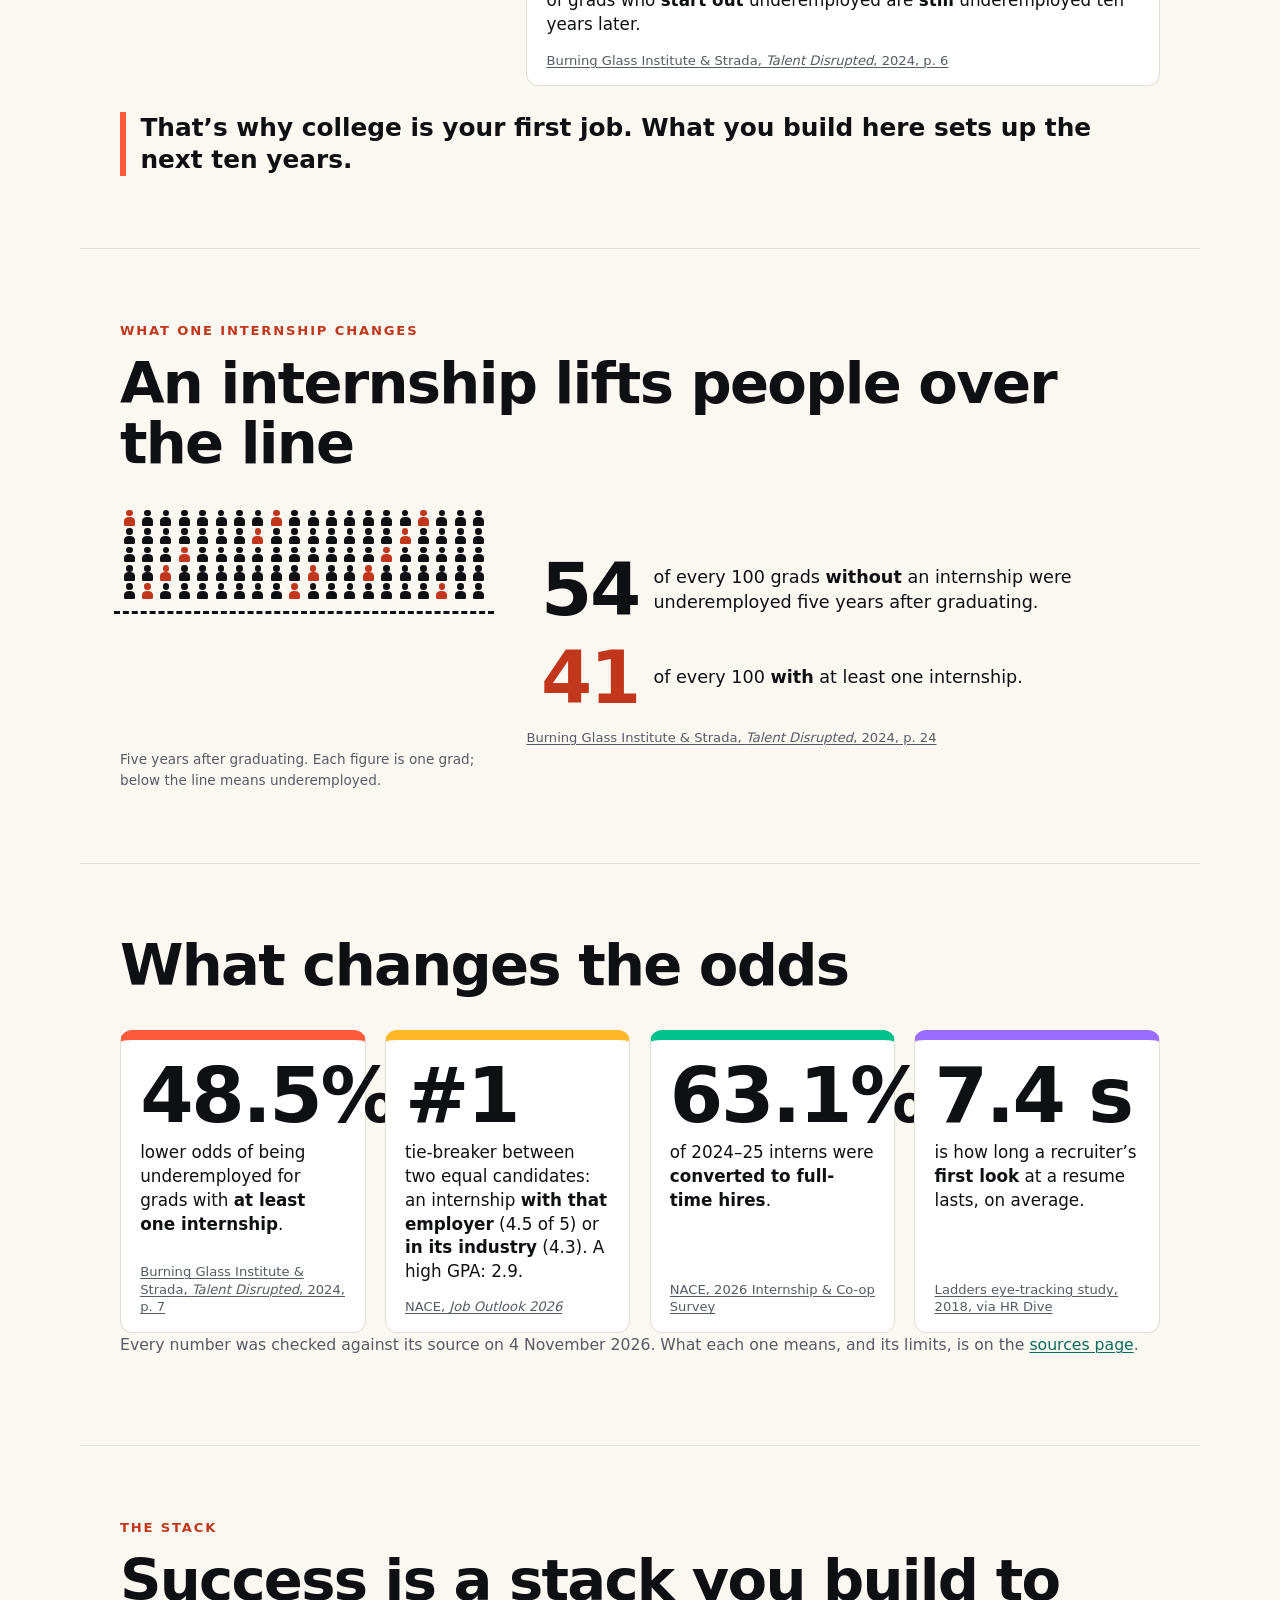
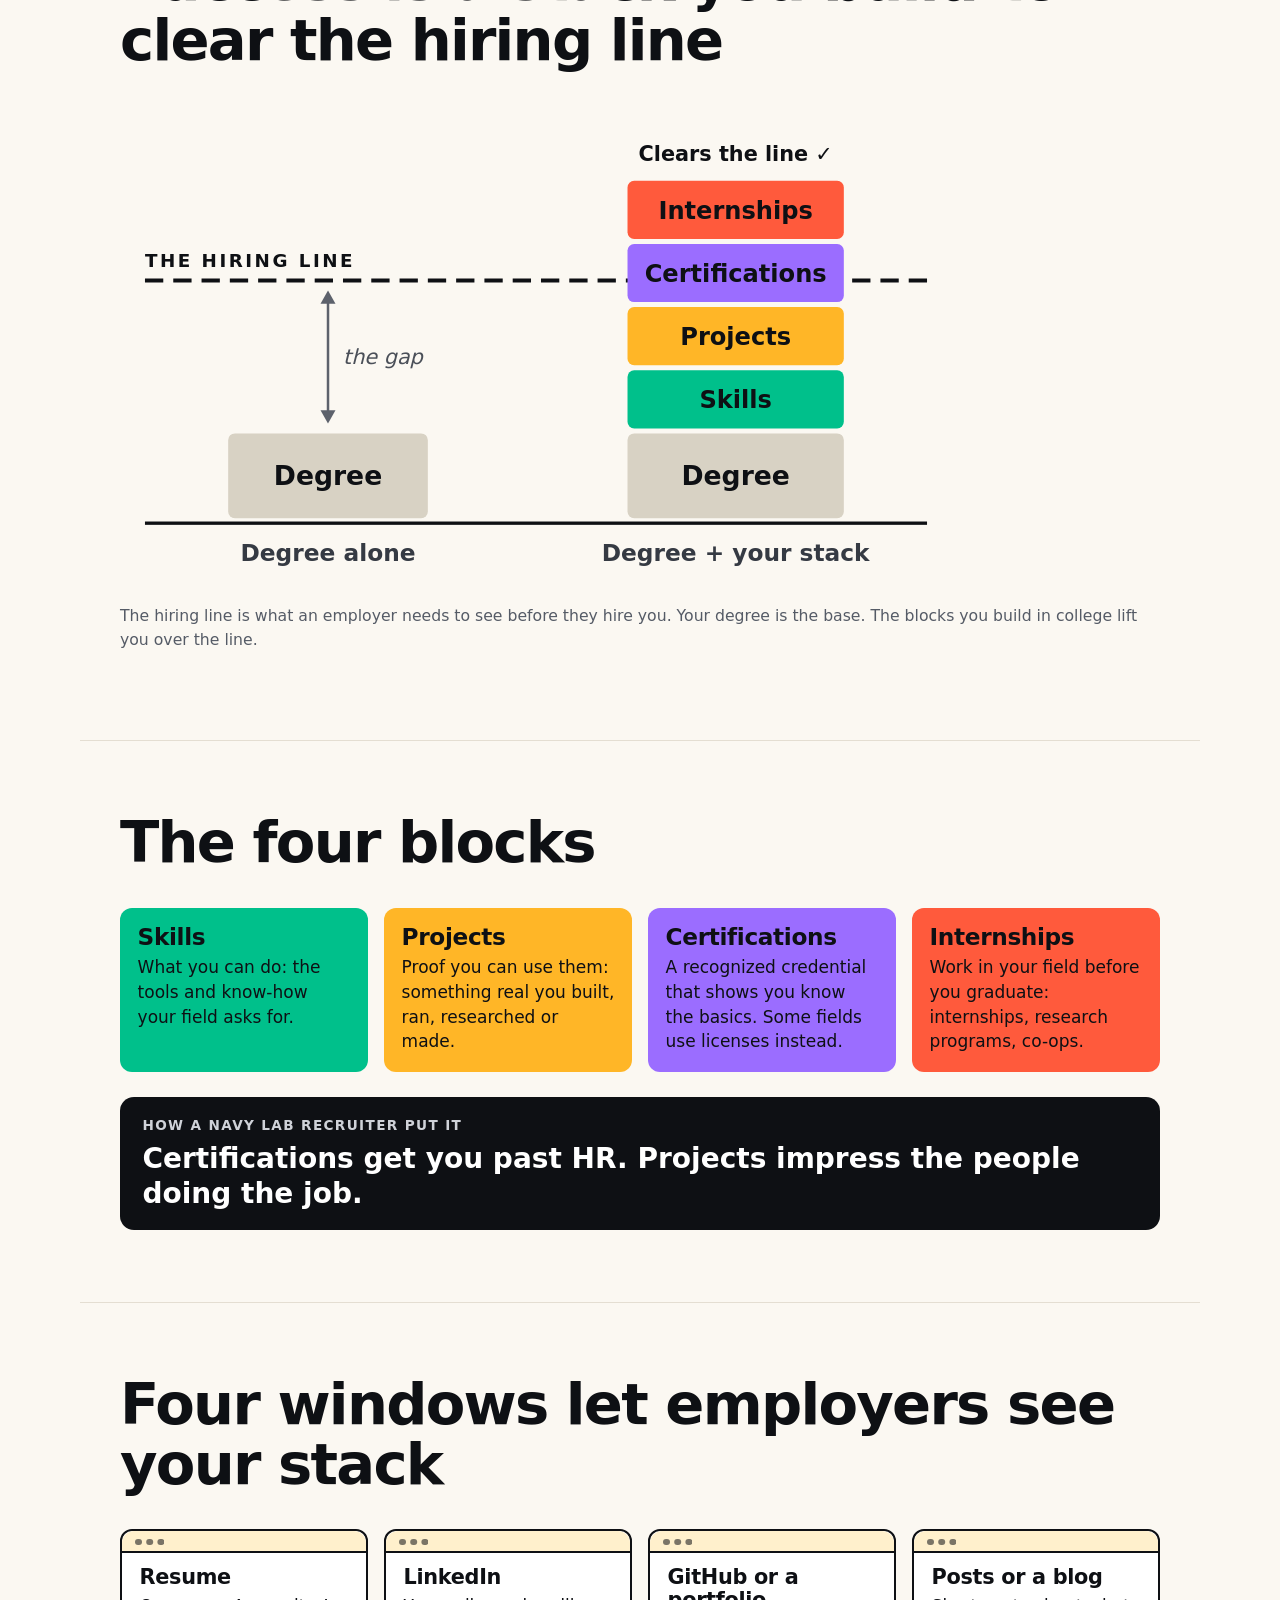
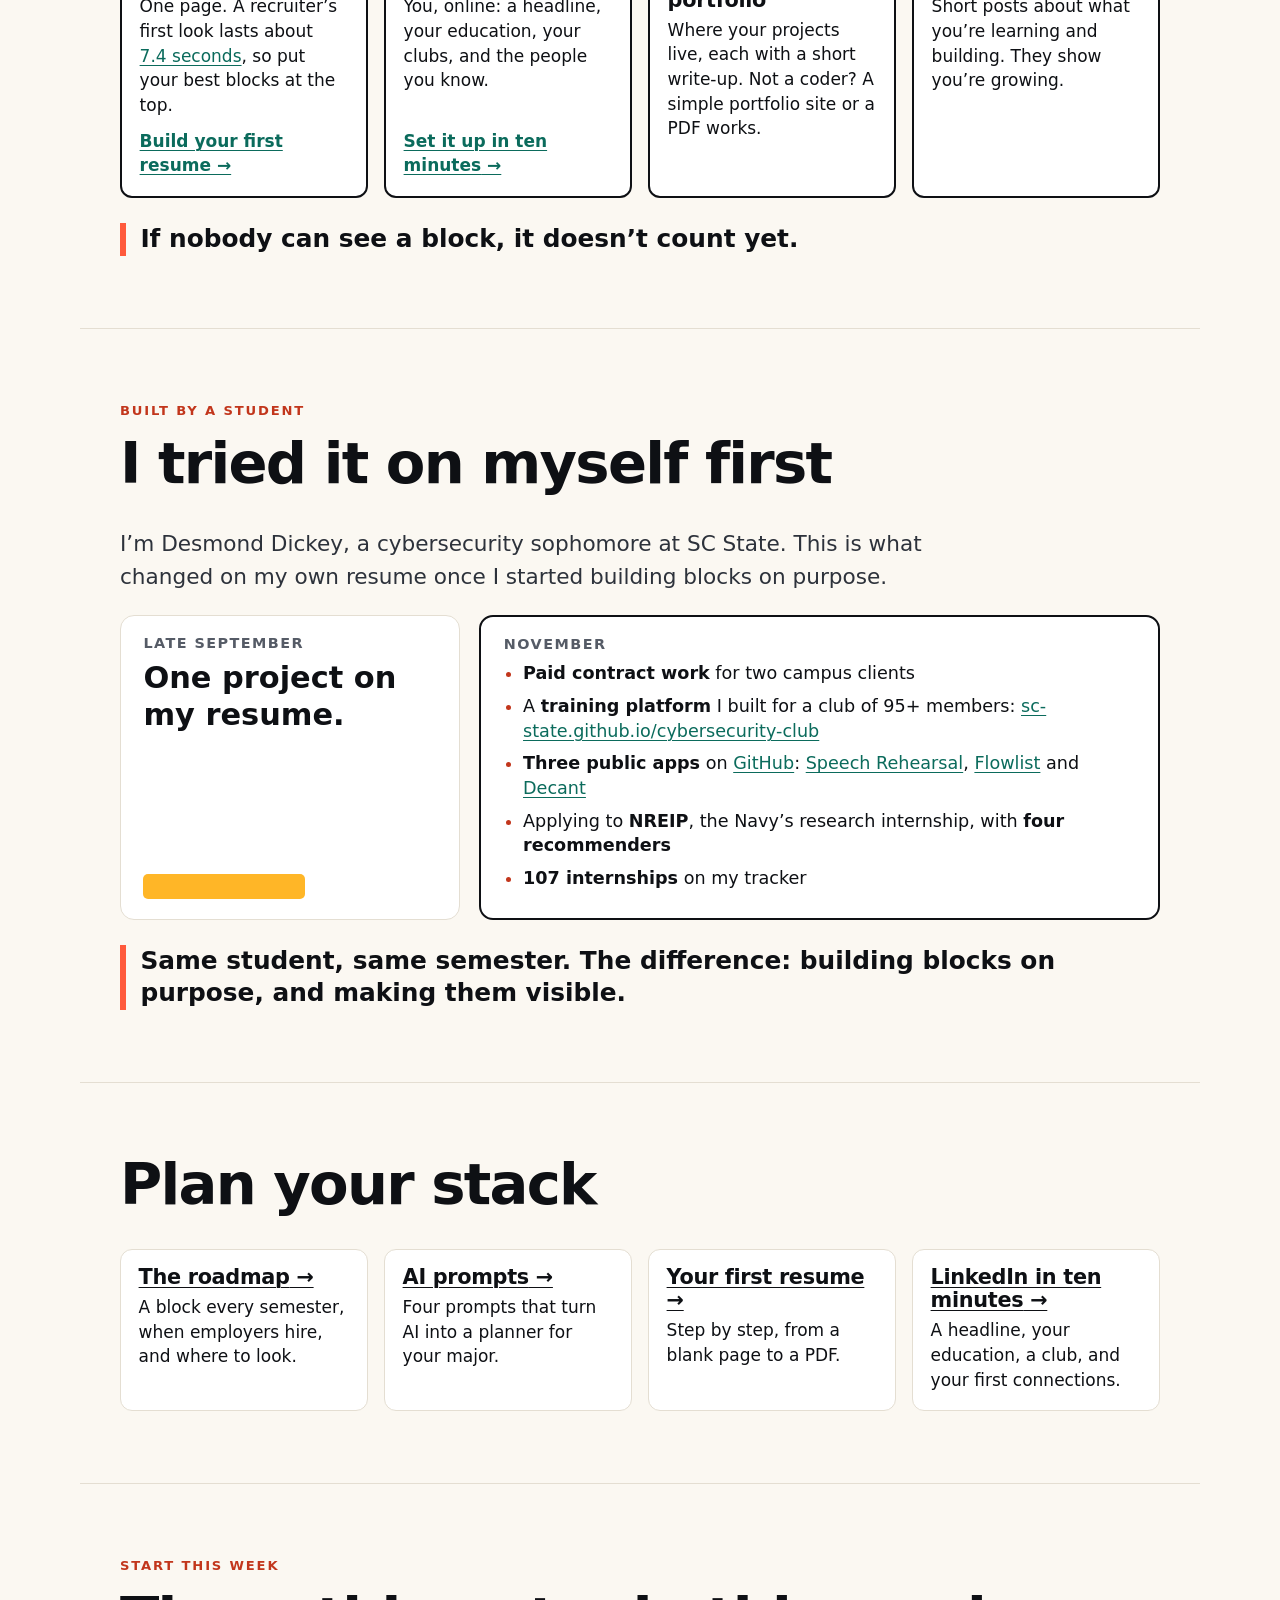
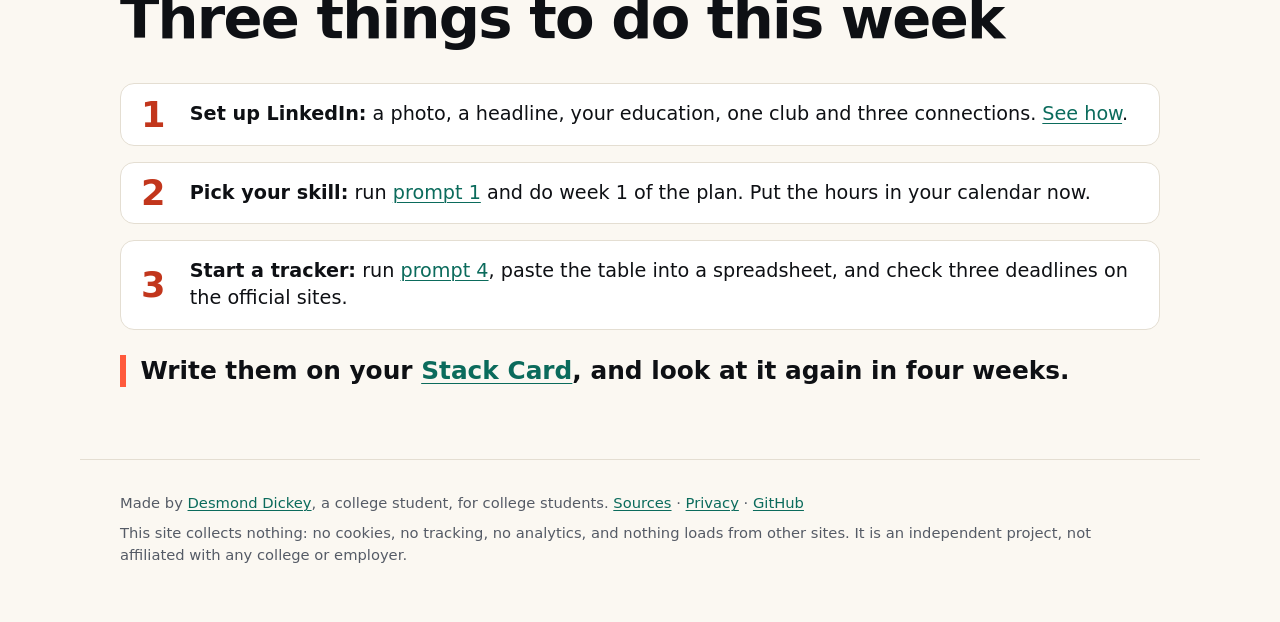
==== commit 7f407063: "The numbers come alive: crowds of 100 and counters Out of 100 new grads, 52 sink below the line. A n" ====
--- a/index.html
+++ b/index.html
@@ -73,26 +73,50 @@
   <p class="kicker">Why it matters</p>
   <h2 id="why-h" class="question">Does a degree alone get you a job in your field?</h2>
   <p class="lead">For about half of new grads, not at first.</p>
-  <div class="stats stats-2">
-    <article class="stat">
-      <p class="stat-num">52%</p>
-      <p class="stat-text">of new college grads are <strong>underemployed</strong> a year after graduating: working a job that doesn&rsquo;t need their degree.</p>
-      <p class="stat-src"><a href="https://cdn.prod.website-files.com/693f37195f5b90aff2c22f0a/6abfb51cf63d75fcfc049edb_Talent%20Disrupted%20-%20March%202024.pdf#page=6">Burning Glass Institute &amp; Strada, <cite>Talent Disrupted</cite>, 2024, p.&nbsp;6</a></p>
-    </article>
-    <article class="stat">
-      <p class="stat-num">73%</p>
-      <p class="stat-text">of grads who <strong>start out</strong> underemployed are <strong>still</strong> underemployed ten years later.</p>
-      <p class="stat-src"><a href="https://cdn.prod.website-files.com/693f37195f5b90aff2c22f0a/6abfb51cf63d75fcfc049edb_Talent%20Disrupted%20-%20March%202024.pdf#page=6">Burning Glass Institute &amp; Strada, <cite>Talent Disrupted</cite>, 2024, p.&nbsp;6</a></p>
-    </article>
+  <div class="why-grid">
+    <figure class="crowd" aria-hidden="true">
+      <div class="crowd-figs"><span class="fig sink"></span><span class="fig sink"></span><span class="fig"></span><span class="fig sink"></span><span class="fig"></span><span class="fig"></span><span class="fig sink"></span><span class="fig"></span><span class="fig sink"></span><span class="fig sink"></span><span class="fig"></span><span class="fig sink"></span><span class="fig"></span><span class="fig"></span><span class="fig sink"></span><span class="fig"></span><span class="fig sink"></span><span class="fig sink"></span><span class="fig"></span><span class="fig sink"></span><span class="fig sink"></span><span class="fig"></span><span class="fig sink"></span><span class="fig"></span><span class="fig"></span><span class="fig sink"></span><span class="fig"></span><span class="fig sink"></span><span class="fig sink"></span><span class="fig"></span><span class="fig sink"></span><span class="fig"></span><span class="fig"></span><span class="fig sink"></span><span class="fig"></span><span class="fig sink"></span><span class="fig sink"></span><span class="fig"></span><span class="fig sink"></span><span class="fig"></span><span class="fig"></span><span class="fig sink"></span><span class="fig"></span><span class="fig sink"></span><span class="fig sink"></span><span class="fig"></span><span class="fig sink"></span><span class="fig sink"></span><span class="fig"></span><span class="fig sink"></span><span class="fig"></span><span class="fig"></span><span class="fig sink"></span><span class="fig"></span><span class="fig sink"></span><span class="fig sink"></span><span class="fig"></span><span class="fig sink"></span><span class="fig"></span><span class="fig"></span><span class="fig sink"></span><span class="fig"></span><span class="fig sink"></span><span class="fig sink"></span><span class="fig"></span><span class="fig sink"></span><span class="fig"></span><span class="fig"></span><span class="fig sink"></span><span class="fig"></span><span class="fig sink"></span><span class="fig sink"></span><span class="fig"></span><span class="fig sink"></span><span class="fig sink"></span><span class="fig"></span><span class="fig sink"></span><span class="fig"></span><span class="fig"></span><span class="fig sink"></span><span class="fig"></span><span class="fig sink"></span><span class="fig sink"></span><span class="fig"></span><span class="fig sink"></span><span class="fig"></span><span class="fig"></span><span class="fig sink"></span><span class="fig"></span><span class="fig sink"></span><span class="fig sink"></span><span class="fig"></span><span class="fig sink"></span><span class="fig"></span><span class="fig"></span><span class="fig sink"></span><span class="fig"></span><span class="fig sink"></span><span class="fig sink"></span><span class="fig"></span></div>
+      <span class="crowd-line"></span>
+      <figcaption class="crowd-cap">Each figure is one new grad. Below the line: in a job that doesn&rsquo;t need their degree.</figcaption>
+    </figure>
+    <div class="stats why-stats">
+      <article class="stat">
+        <p class="stat-num count">52%</p>
+        <p class="stat-text">of new college grads are <strong>underemployed</strong> a year after graduating: working a job that doesn&rsquo;t need their degree.</p>
+        <p class="stat-src"><a href="https://cdn.prod.website-files.com/693f37195f5b90aff2c22f0a/6abfb51cf63d75fcfc049edb_Talent%20Disrupted%20-%20March%202024.pdf#page=6">Burning Glass Institute &amp; Strada, <cite>Talent Disrupted</cite>, 2024, p.&nbsp;6</a></p>
+      </article>
+      <article class="stat">
+        <p class="stat-num count">73%</p>
+        <p class="stat-text">of grads who <strong>start out</strong> underemployed are <strong>still</strong> underemployed ten years later.</p>
+        <p class="stat-src"><a href="https://cdn.prod.website-files.com/693f37195f5b90aff2c22f0a/6abfb51cf63d75fcfc049edb_Talent%20Disrupted%20-%20March%202024.pdf#page=6">Burning Glass Institute &amp; Strada, <cite>Talent Disrupted</cite>, 2024, p.&nbsp;6</a></p>
+      </article>
+    </div>
   </div>
   <p class="punch">That&rsquo;s why college is your first job. What you build here sets up the next ten years.</p>
+</section>
+
+<section class="section" id="lift" aria-labelledby="lift-h">
+  <p class="kicker">What one internship changes</p>
+  <h2 id="lift-h">An internship lifts people over the line</h2>
+  <div class="why-grid">
+    <figure class="crowd crowd-lift" aria-hidden="true">
+      <div class="crowd-figs"><span class="fig sink lift"></span><span class="fig sink"></span><span class="fig"></span><span class="fig sink"></span><span class="fig"></span><span class="fig"></span><span class="fig sink"></span><span class="fig"></span><span class="fig sink lift"></span><span class="fig sink"></span><span class="fig"></span><span class="fig sink"></span><span class="fig"></span><span class="fig"></span><span class="fig sink"></span><span class="fig"></span><span class="fig sink lift"></span><span class="fig sink"></span><span class="fig"></span><span class="fig sink"></span><span class="fig sink"></span><span class="fig"></span><span class="fig sink"></span><span class="fig"></span><span class="fig"></span><span class="fig sink"></span><span class="fig"></span><span class="fig sink lift"></span><span class="fig sink"></span><span class="fig"></span><span class="fig sink"></span><span class="fig"></span><span class="fig"></span><span class="fig sink"></span><span class="fig"></span><span class="fig sink lift"></span><span class="fig sink"></span><span class="fig"></span><span class="fig sink"></span><span class="fig"></span><span class="fig"></span><span class="fig sink"></span><span class="fig"></span><span class="fig sink lift"></span><span class="fig sink"></span><span class="fig"></span><span class="fig sink"></span><span class="fig sink"></span><span class="fig"></span><span class="fig sink"></span><span class="fig"></span><span class="fig"></span><span class="fig sink"></span><span class="fig"></span><span class="fig sink lift"></span><span class="fig sink"></span><span class="fig"></span><span class="fig sink"></span><span class="fig"></span><span class="fig"></span><span class="fig sink"></span><span class="fig"></span><span class="fig sink lift"></span><span class="fig sink"></span><span class="fig"></span><span class="fig sink"></span><span class="fig sink"></span><span class="fig"></span><span class="fig sink"></span><span class="fig"></span><span class="fig sink lift"></span><span class="fig sink"></span><span class="fig"></span><span class="fig sink lift"></span><span class="fig sink"></span><span class="fig"></span><span class="fig sink"></span><span class="fig"></span><span class="fig"></span><span class="fig sink"></span><span class="fig"></span><span class="fig sink lift"></span><span class="fig sink"></span><span class="fig"></span><span class="fig sink"></span><span class="fig"></span><span class="fig"></span><span class="fig sink"></span><span class="fig"></span><span class="fig sink lift"></span><span class="fig sink"></span><span class="fig"></span><span class="fig sink"></span><span class="fig sink"></span><span class="fig"></span><span class="fig sink"></span><span class="fig"></span><span class="fig sink lift"></span><span class="fig sink"></span><span class="fig"></span><span class="crowd-block">Internship</span></div>
+      <span class="crowd-line"></span>
+      <figcaption class="crowd-cap">Five years after graduating. Each figure is one grad; below the line means underemployed.</figcaption>
+    </figure>
+    <div class="lift-stats">
+      <p class="lift-row"><b class="lift-num count">54</b> <span>of every 100 grads <strong>without</strong> an internship were underemployed five years after graduating.</span></p>
+      <p class="lift-row lift-with"><b class="lift-num count">41</b> <span>of every 100 <strong>with</strong> at least one internship.</span></p>
+      <p class="stat-src"><a href="https://cdn.prod.website-files.com/693f37195f5b90aff2c22f0a/6abfb51cf63d75fcfc049edb_Talent%20Disrupted%20-%20March%202024.pdf#page=24">Burning Glass Institute &amp; Strada, <cite>Talent Disrupted</cite>, 2024, p.&nbsp;24</a></p>
+    </div>
+  </div>
 </section>
 
 <section class="section" id="odds" aria-labelledby="odds-h">
   <h2 id="odds-h">What changes the odds</h2>
   <div class="stats stats-4">
     <article class="stat">
-      <p class="stat-num">48.5%</p>
+      <p class="stat-num count">48.5%</p>
       <p class="stat-text">lower odds of being underemployed for grads with <strong>at least one internship</strong>.</p>
       <p class="stat-src"><a href="https://cdn.prod.website-files.com/693f37195f5b90aff2c22f0a/6abfb51cf63d75fcfc049edb_Talent%20Disrupted%20-%20March%202024.pdf#page=7">Burning Glass Institute &amp; Strada, <cite>Talent Disrupted</cite>, 2024, p.&nbsp;7</a></p>
     </article>
@@ -102,12 +126,12 @@
       <p class="stat-src"><a href="https://naceweb.org/talent-acquisition/candidate-selection/internship-experience-often-the-deciding-factor-between-equal-candidates">NACE, <cite>Job Outlook 2026</cite></a></p>
     </article>
     <article class="stat">
-      <p class="stat-num">63.1%</p>
+      <p class="stat-num count">63.1%</p>
       <p class="stat-text">of 2024&ndash;25 interns were <strong>converted to full-time hires</strong>.</p>
       <p class="stat-src"><a href="https://naceweb.org/talent-acquisition/internships/intern-conversion-rate-hits-highest-mark-in-five-years">NACE, 2026 Internship &amp; Co-op Survey</a></p>
     </article>
     <article class="stat">
-      <p class="stat-num">7.4&nbsp;s</p>
+      <p class="stat-num count">7.4&nbsp;s</p>
       <p class="stat-text">is how long a recruiter&rsquo;s <strong>first look</strong> at a resume lasts, on average.</p>
       <p class="stat-src"><a href="https://www.hrdive.com/news/recruiters-spend-74-seconds-looking-at-your-resume/541582/">Ladders eye-tracking study, 2018, via HR&nbsp;Dive</a></p>
     </article>
--- a/css/site.css
+++ b/css/site.css
@@ -736,3 +736,77 @@
 @media (prefers-reduced-motion: reduce) {
   .js .hero-art, .js .hero-art * { animation: none !important; }
 }
+
+/* ==========================================================================
+   Wow pass, piece 3: the numbers come alive.
+   Each crowd is 100 figures. The final positions are the default, so the page
+   reads the same without JavaScript; the script starts them all above the
+   line and lets them sink (and, for the internship, rise) when seen.
+   ========================================================================== */
+
+.why-grid { display: grid; grid-template-columns: auto minmax(0, 1fr); gap: clamp(1.2rem, 3vw, 2.5rem); align-items: center; margin-top: 1.2rem; }
+.why-stats { grid-template-columns: 1fr; margin: 0; }
+@media (max-width: 900px) { .why-grid { grid-template-columns: 1fr; } }
+
+.crowd { --cell: 1.15rem; --drop: calc(var(--cell) * 5 + 1.4rem); position: relative; margin: 0; width: max-content; max-width: 100%; }
+.crowd-figs {
+  display: grid; grid-template-columns: repeat(20, var(--cell)); grid-auto-rows: var(--cell);
+  padding-bottom: var(--drop); position: relative;
+}
+.crowd-line {
+  position: absolute; left: -0.4rem; right: -0.4rem; top: calc(var(--cell) * 5 + 0.62rem);
+  border-top: 3px dashed var(--ink);
+}
+.crowd-cap { font-size: 0.85rem; color: var(--muted); margin-top: 0.6rem; max-width: calc(var(--cell) * 20); }
+.fig { position: relative; width: var(--cell); height: var(--cell); }
+.fig::before, .fig::after { content: ""; position: absolute; left: 50%; background: var(--ink); }
+.fig::before { top: 6%; width: 36%; height: 36%; margin-left: -18%; border-radius: 50%; }
+.fig::after { top: 46%; width: 60%; height: 46%; margin-left: -30%; border-radius: 45% 45% 14% 14%; }
+.fig.sink { transform: translateY(var(--drop)); opacity: 0.38; }
+.crowd-lift .fig.lift { transform: translateY(0); opacity: 1; }
+.crowd-lift .fig.lift::before, .crowd-lift .fig.lift::after { background: var(--intern-dark); }
+.crowd-block {
+  position: absolute; left: 0; right: 0; bottom: 0; height: calc(var(--cell) * 1.05);
+  display: flex; align-items: center; justify-content: center; border-radius: 0.35rem;
+  background: var(--intern); color: var(--ink); font-weight: 800; font-size: 0.8rem; letter-spacing: 0.08em; text-transform: uppercase;
+}
+.crowd-lift .crowd-figs { padding-bottom: calc(var(--drop) + var(--cell) * 1.3); }
+
+/* With JavaScript: start everyone above the line, then play */
+.js .crowd .fig { transition: transform 0.8s cubic-bezier(0.55, 0, 0.3, 1) var(--d, 0s), opacity 0.8s ease var(--d, 0s); }
+.js .crowd:not(.play) .fig.sink { transform: translateY(0); opacity: 1; }
+.js .crowd-lift.play:not(.lifted) .fig.lift { transform: translateY(var(--drop)); opacity: 0.38; }
+.js .crowd-lift.lifted .fig.lift { transition-delay: var(--d2, 0s); }
+.js .crowd-lift .crowd-block { transition: transform 0.5s cubic-bezier(0.2, 0.8, 0.2, 1), opacity 0.4s ease; }
+.js .crowd-lift:not(.lifted) .crowd-block { transform: translateY(1.2rem); opacity: 0; }
+.js .crowd.no-anim .fig, .js .crowd.no-anim .crowd-block { transition: none !important; }
+
+.lift-stats { display: grid; gap: 0.9rem; }
+.lift-row { display: grid; grid-template-columns: auto minmax(0, 1fr); gap: 0.9rem; align-items: center; margin: 0; font-size: 1.1rem; line-height: 1.4; }
+.lift-num {
+  font-family: var(--font-display); font-size: clamp(3rem, 6vw, 4.6rem); font-weight: 900; line-height: 1;
+  letter-spacing: -0.03em; font-variant-numeric: tabular-nums; min-width: 2.2ch; text-align: right;
+}
+.lift-with .lift-num { color: var(--intern-dark); }
+
+@media (max-width: 480px) { .crowd { --cell: 0.95rem; } }
+@media (prefers-reduced-motion: reduce) {
+  .js .crowd .fig, .js .crowd-lift .crowd-block { transition: none !important; }
+}
+
+html.present .why-grid { grid-template-columns: auto minmax(0, 1fr); gap: 2.5rem; margin-top: 0.6rem; }
+html.present .crowd { --cell: 0.95rem; }
+html.present .crowd-cap { font-size: 0.6rem; }
+html.present .why-stats .stat { padding: 0.7rem 0.9rem; }
+html.present .why-stats .stat-num { font-size: 2.6rem; }
+html.present .why-stats .stat-text { font-size: 0.85rem; }
+html.present .lift-row { font-size: 1rem; }
+html.present .lift-num { font-size: 3.6rem; }
+html.present .question { font-size: 2.4rem; }
+html.present #why .lead { margin-bottom: 0; }
+html.present #why .why-grid { grid-template-columns: auto minmax(0, 1fr); }
+html.present #why .why-stats { grid-template-columns: 1fr 1fr; gap: 0.8rem; }
+html.present .crowd { --cell: 0.9rem; }
+html.present .crowd-line { top: calc(var(--cell) * 5 + 0.62rem); }
+.why-stats .stat:nth-child(1) { border-top-color: var(--intern); }
+.why-stats .stat:nth-child(2) { border-top-color: var(--certs); }
